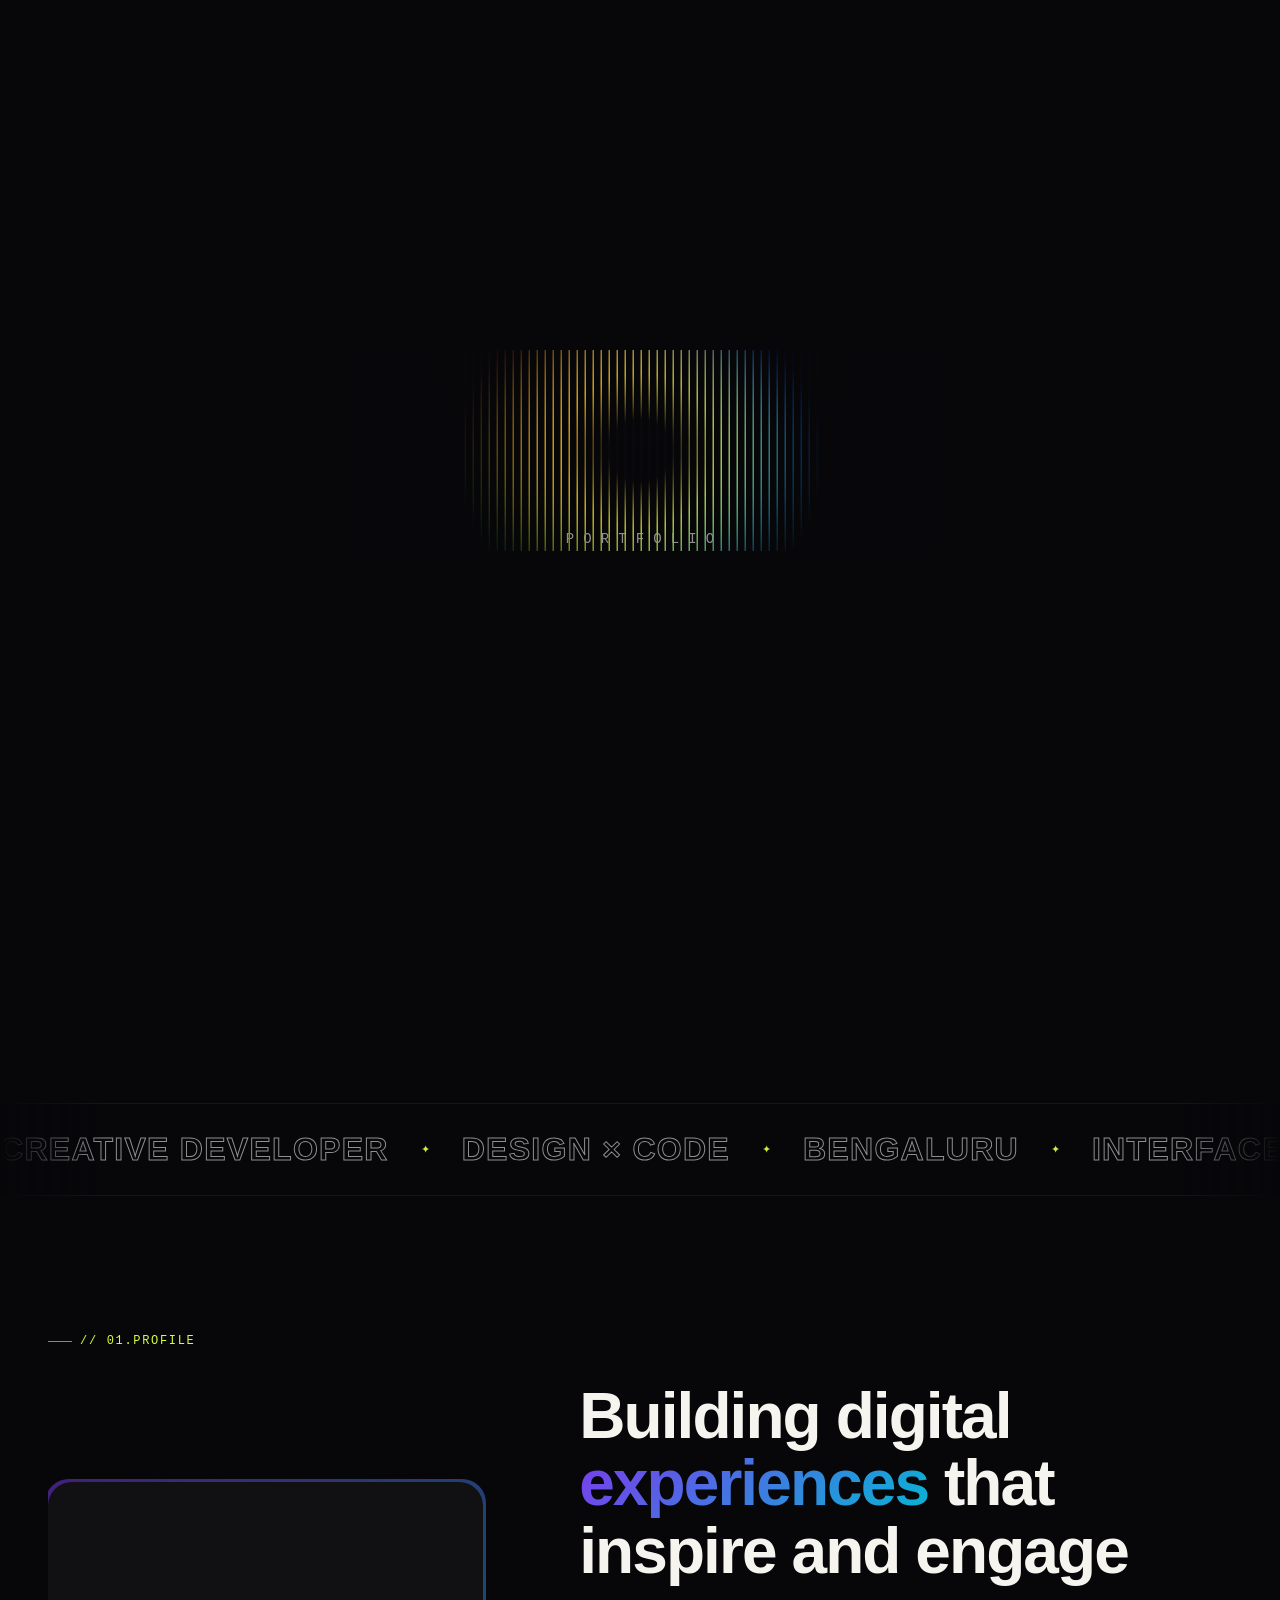
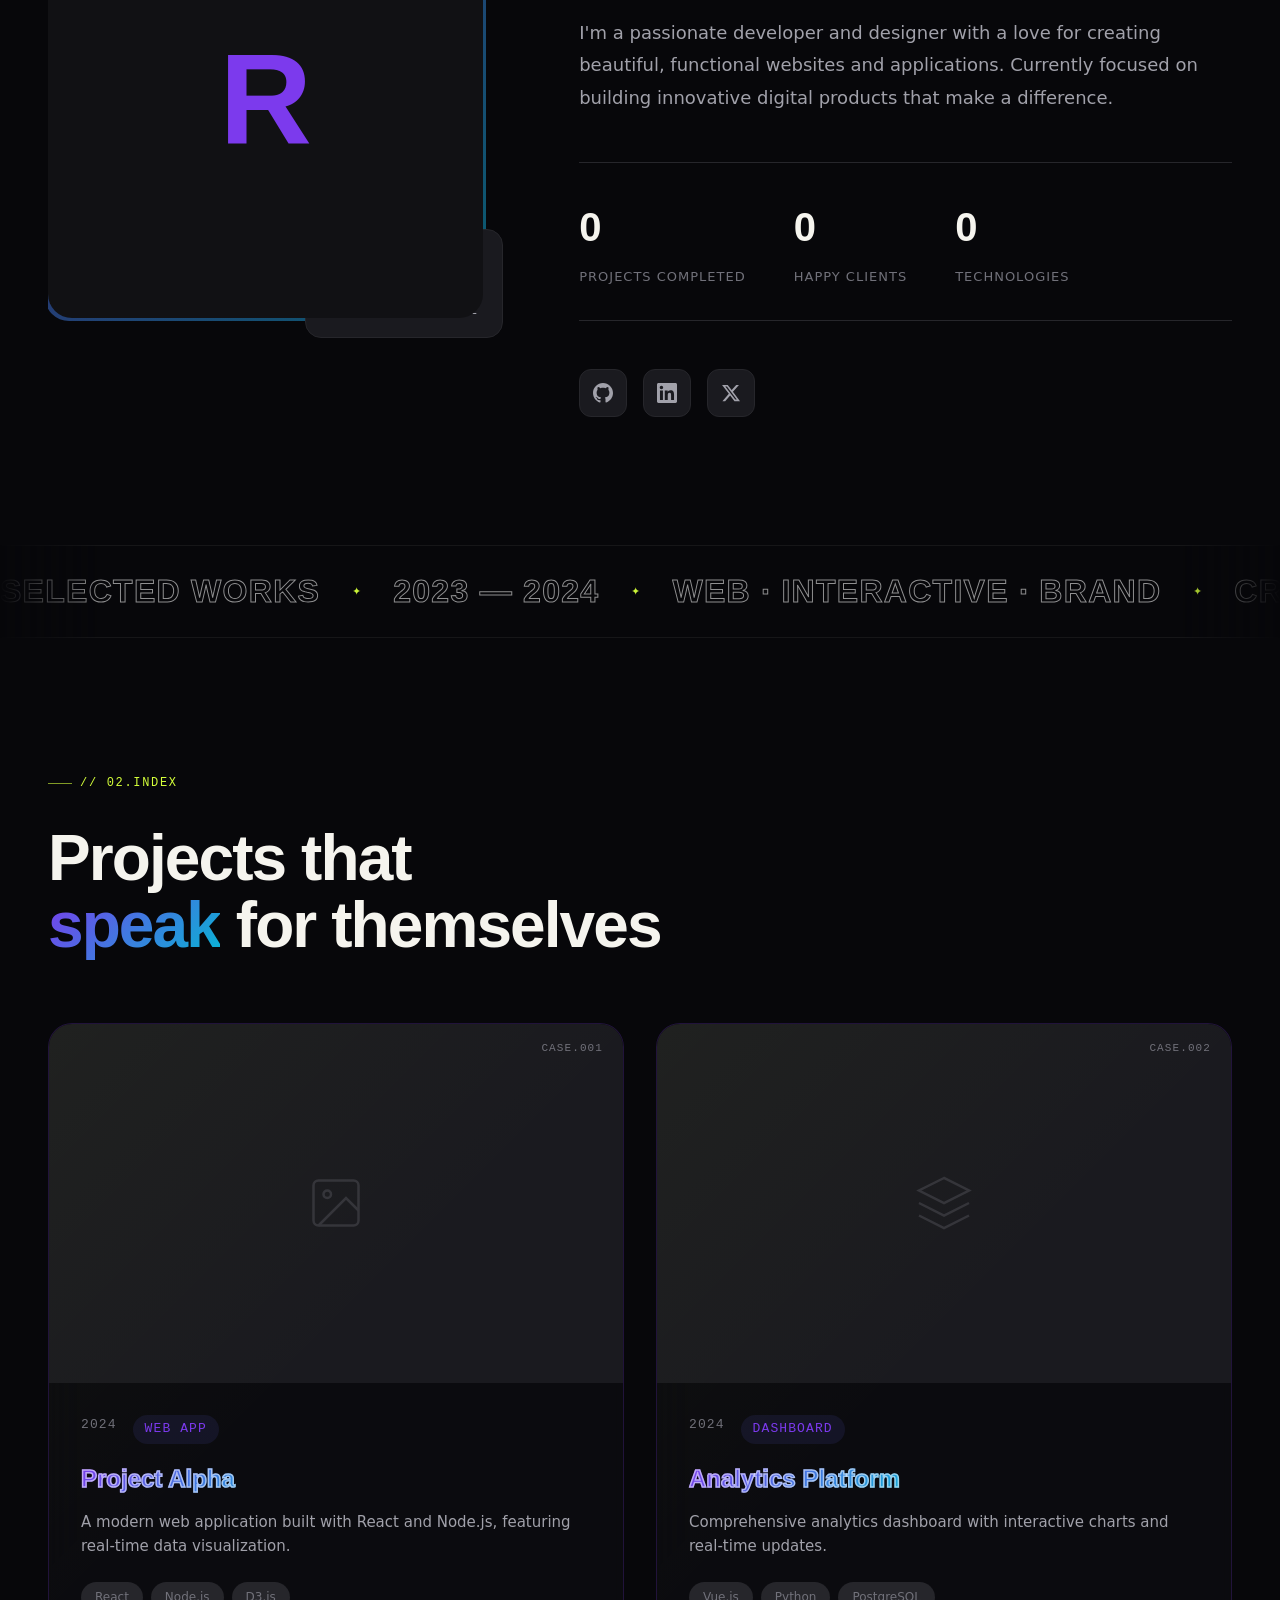
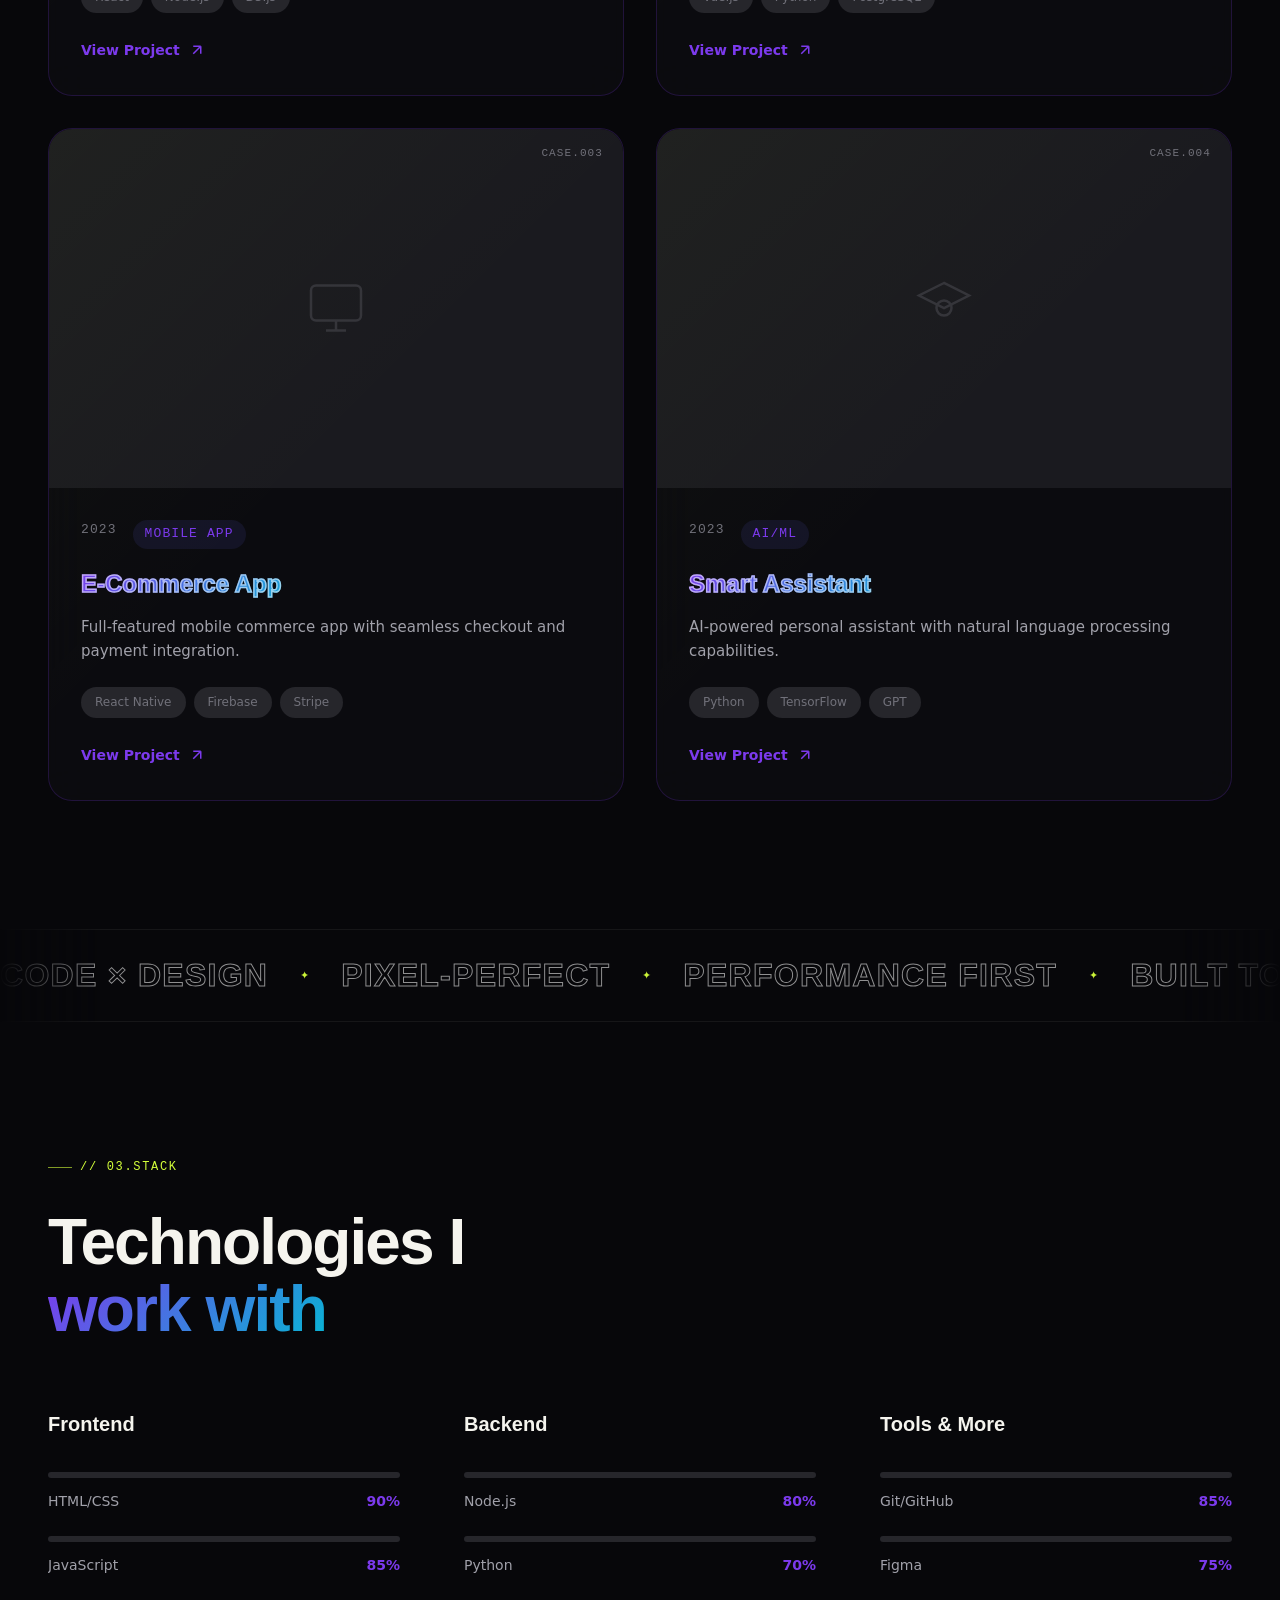
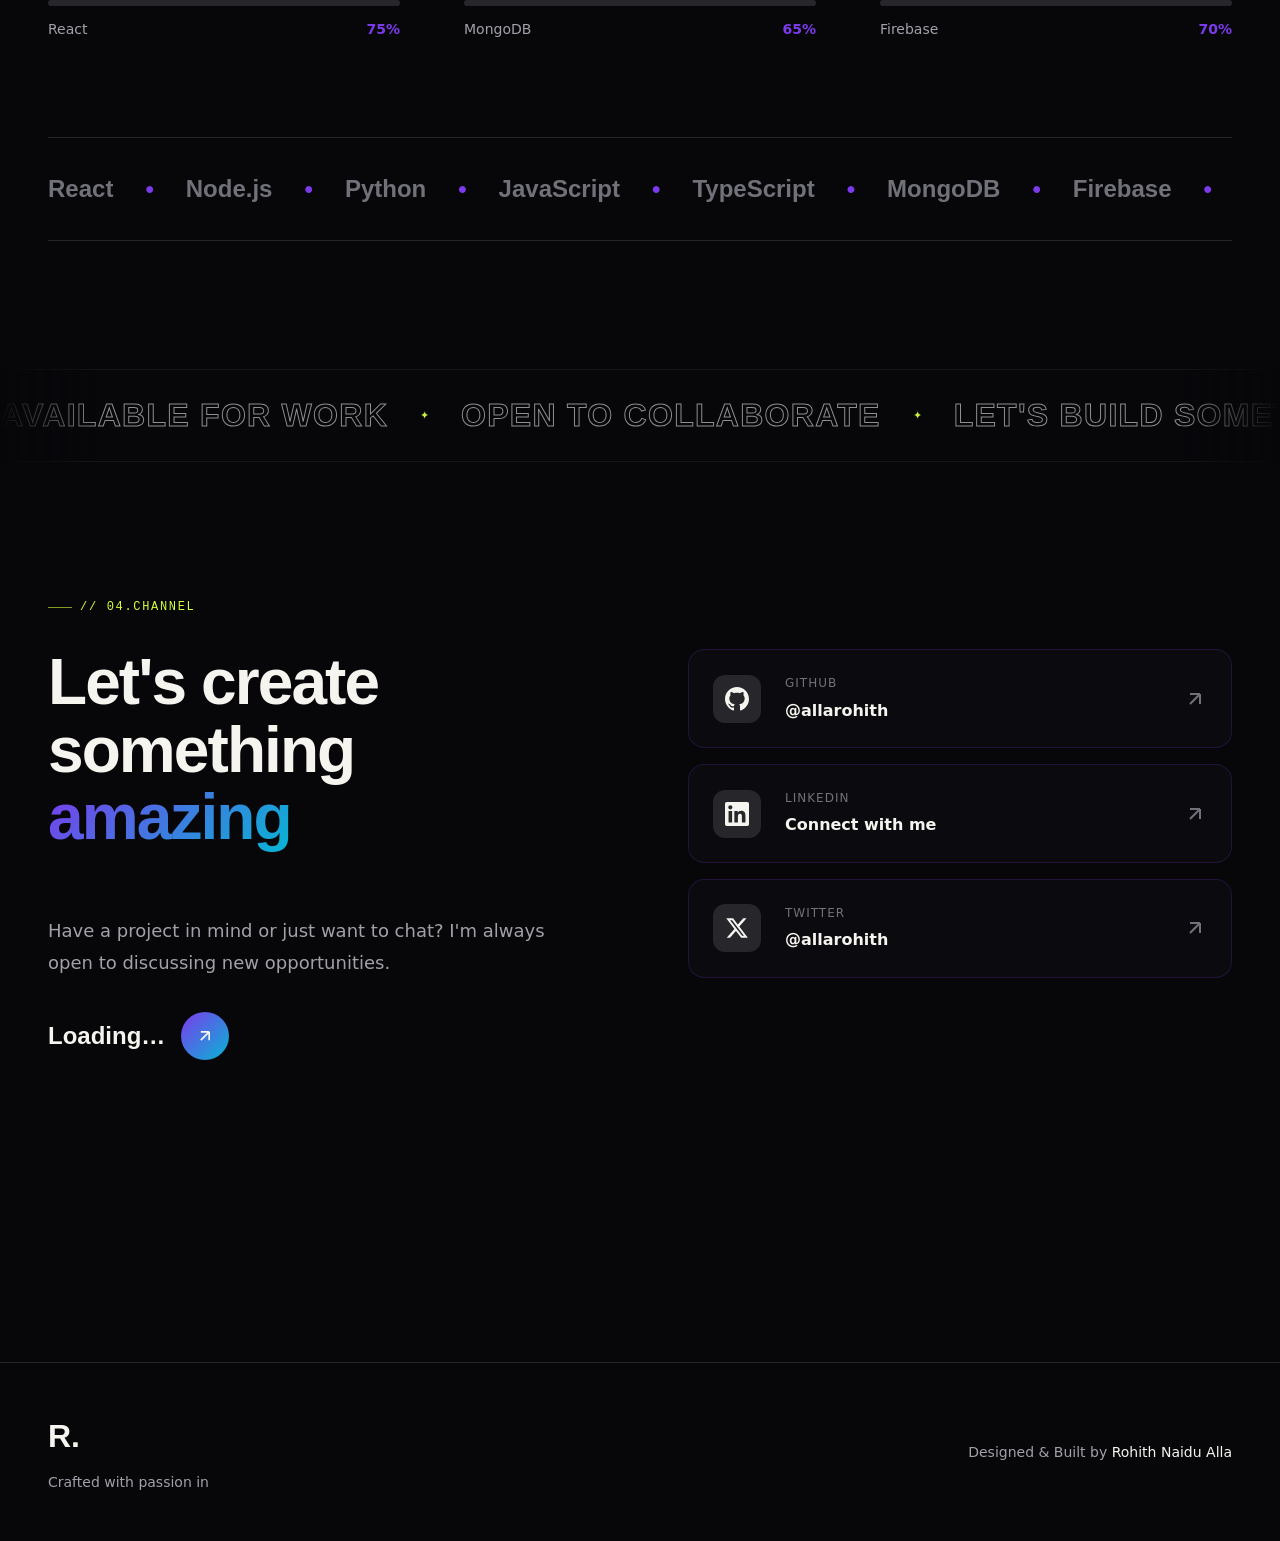
==== index.html @ ae74aa96 "Hero: violet→cyan dome + Mr Dafoe signature overlay Inspired by the Graffty / Jessy Linda reference " ====
<!DOCTYPE html>
<html lang="en">
<head>
    <meta charset="UTF-8">
    <!-- viewport-fit=cover lets env(safe-area-inset-*) report the actual notch
         and home-indicator sizes on iOS Safari. Without it, insets evaluate
         to 0 and content tucks under the notch / home bar. -->
    <meta name="viewport" content="width=device-width, initial-scale=1.0, viewport-fit=cover, maximum-scale=5.0">
    <meta name="description" content="Rohith Naidu Alla — Creative Developer & Designer crafting digital experiences with modern web technologies, stunning visuals, and smooth interactions.">
    <meta name="author" content="Rohith Naidu Alla">
    <!-- theme-color must match body bg, otherwise Safari paints white/black
         bars during overscroll on iPhone. -->
    <meta name="theme-color" content="#0a0a0b" media="(prefers-color-scheme: dark)">
    <meta name="theme-color" content="#0a0a0b">
    <!-- Disable iOS tap highlight, automatic phone-number detection, etc. -->
    <meta name="format-detection" content="telephone=no">
    <!-- iOS web-app config: status bar style + title for "Add to Home Screen". -->
    <meta name="apple-mobile-web-app-capable" content="yes">
    <meta name="apple-mobile-web-app-status-bar-style" content="black-translucent">
    <meta name="apple-mobile-web-app-title" content="Rohith Alla">

    <!-- ============================================
         SECURITY HEADERS — protect against XSS, clickjacking,
         MIME-sniffing, and unwanted browser features.
         CSP is set to allow only this origin, Google Fonts,
         cdnjs (for GSAP), and the mailto: handler.
         ============================================ -->
    <meta http-equiv="Content-Security-Policy" content="
        default-src 'self';
        script-src 'self' 'unsafe-inline' https://cdnjs.cloudflare.com;
        style-src 'self' 'unsafe-inline' https://fonts.googleapis.com;
        font-src 'self' https://fonts.gstatic.com;
        img-src 'self' data: blob:;
        connect-src 'self';
        frame-src 'none';
        object-src 'none';
        base-uri 'self';
        form-action 'mailto:';
        upgrade-insecure-requests;">
    <meta http-equiv="X-Content-Type-Options" content="nosniff">
    <meta http-equiv="Referrer-Policy" content="strict-origin-when-cross-origin">
    <meta http-equiv="Permissions-Policy" content="
        geolocation=(),
        microphone=(),
        camera=(),
        payment=(),
        usb=(),
        magnetometer=(),
        gyroscope=(),
        accelerometer=()">

    <!-- Open Graph -->
    <meta property="og:type" content="website">
    <meta property="og:title" content="Rohith Naidu Alla | Creative Developer">
    <meta property="og:description" content="Creative Developer & Designer crafting digital experiences with modern web technologies.">
    <meta property="og:url" content="https://allarohith.github.io/">
    <meta property="og:image" content="https://allarohith.github.io/og-image.png">

    <!-- Twitter Card -->
    <meta name="twitter:card" content="summary_large_image">
    <meta name="twitter:title" content="Rohith Naidu Alla | Creative Developer">
    <meta name="twitter:description" content="Creative Developer & Designer crafting digital experiences with modern web technologies.">
    <meta name="twitter:image" content="https://allarohith.github.io/og-image.png">

    <!-- Animated Favicon (SMIL animations work in browser tab) -->
    <link rel="icon" type="image/svg+xml" href="favicon.svg">

    <title>Rohith Naidu Alla | Creative Developer</title>

    <link rel="preconnect" href="https://fonts.googleapis.com">
    <link rel="preconnect" href="https://fonts.gstatic.com" crossorigin>
    <link rel="stylesheet" href="styles.css">
    <link href="https://fonts.googleapis.com/css2?family=Space+Grotesk:wght@300;400;500;600;700&family=Syne:wght@400;500;600;700;800&family=JetBrains+Mono:wght@400;500;700&display=swap" rel="stylesheet">
    <!-- Preload the heaviest display weights so Safari doesn't flash the system
         font before Syne arrives. Crossorigin is mandatory for font files. -->
    <link rel="preload" as="font" type="font/woff2"
          href="https://fonts.gstatic.com/s/syne/v24/8vIH7w4qzmVxm2BL9G78HEY.woff2"
          crossorigin>
    <link rel="preload" as="font" type="font/woff2"
          href="https://fonts.gstatic.com/s/spacegrotesk/v22/V8mDoQDjQSkFtoMM3T6r8E7mPbF4C_k3HqU.woff2"
          crossorigin>
    <!-- Mr Dafoe — handwritten signature font. Only one weight (regular). -->
    <link href="https://fonts.googleapis.com/css2?family=Mr+Dafoe&display=swap" rel="stylesheet">
</head>
<body>
    <!-- Skip link for keyboard users -->
    <a href="#home" class="skip-link">Skip to content</a>

    <!-- Page Loader (Generate-style prism by dexter-st on Uiverse.io) -->
    <div class="page-loader" id="pageLoader" aria-hidden="true">
        <div class="loader-content">
            <div class="loader-wrapper">
                <span class="loader-letter">R</span>
                <span class="loader-letter">o</span>
                <span class="loader-letter">h</span>
                <span class="loader-letter">i</span>
                <span class="loader-letter">t</span>
                <span class="loader-letter">h</span>
                &nbsp;
                <span class="loader-letter">N</span>
                <span class="loader-letter">a</span>
                <span class="loader-letter">i</span>
                <span class="loader-letter">d</span>
                <span class="loader-letter">u</span>
                &nbsp;
                <span class="loader-letter">A</span>
                <span class="loader-letter">l</span>
                <span class="loader-letter">l</span>
                <span class="loader-letter">a</span>
                <div class="loader"></div>
            </div>
            <p class="loader-tag">Portfolio</p>
        </div>
    </div>

    <!-- Custom Cursor -->
    <div class="cursor" id="cursor"></div>
    <div class="cursor-follower" id="cursorFollower"></div>

    <!-- Spotlight overlay — soft dark vignette that follows the cursor (Bruno Simon signature effect) -->
    <div class="spotlight" aria-hidden="true"></div>

    <!-- Field Lines removed — keep Particles only -->

    <!-- Particle Background (safely throttled in app.js) -->
    <canvas id="particles" aria-hidden="true"></canvas>

    <!-- Scroll Companion — vertical progress rail -->
    <aside class="scroll-rail" aria-label="Scroll progress">
        <div class="scroll-rail-track">
            <div class="scroll-rail-fill" id="scrollRailFill"></div>
        </div>
        <ul class="scroll-rail-marks" id="scrollRailMarks">
            <li><a href="#home" data-section="Hero" aria-label="Hero"><span class="mark-dot"></span><span class="mark-label">Hero</span></a></li>
            <li><a href="#about" data-section="Profile" aria-label="Profile"><span class="mark-dot"></span><span class="mark-label">Profile</span></a></li>
            <li><a href="#work" data-section="Index" aria-label="Index"><span class="mark-dot"></span><span class="mark-label">Index</span></a></li>
            <li><a href="#skills" data-section="Stack" aria-label="Stack"><span class="mark-dot"></span><span class="mark-label">Stack</span></a></li>
            <li><a href="#contact" data-section="Channel" aria-label="Channel"><span class="mark-dot"></span><span class="mark-label">Channel</span></a></li>
        </ul>
    </aside>

    <!-- Status Bar -->
    <div class="status-bar" role="status" aria-live="polite">
        <span class="status-dot" aria-hidden="true"></span>
        <span class="status-item"><span class="status-label">STATUS</span><span class="status-value status-available">Open to work</span></span>
        <span class="status-sep" aria-hidden="true">/</span>
        <span class="status-item"><span class="status-label">LOC</span><span class="status-value">Remote · IST</span></span>
        <span class="status-sep" aria-hidden="true">/</span>
        <span class="status-item status-time"><span class="status-label">LOCAL</span><span class="status-value" id="localTime">--:--:--</span></span>
        <span class="status-spacer"></span>
    </div>

    <!-- Loader was removed — it caused page hangs -->

    <!-- Navigation -->
    <nav class="nav" id="nav">
        <a href="#home" class="nav-logo">
            <span class="logo-text">R</span>
            <span class="logo-dot"></span>
        </a>
        <div class="nav-menu" id="navMenu">
            <a href="#home" class="nav-link" data-text="Home">Home</a>
            <a href="#about" class="nav-link" data-text="About">About</a>
            <a href="#work" class="nav-link" data-text="Work">Work</a>
            <a href="#skills" class="nav-link" data-text="Skills">Skills</a>
            <a href="#contact" class="nav-link" data-text="Contact">Contact</a>
        </div>
        <button class="nav-toggle" id="navToggle" aria-label="Toggle navigation" aria-expanded="false">
            <span aria-hidden="true"></span>
            <span aria-hidden="true"></span>
        </button>
    </nav>

    <main id="main">

    <!-- Hero Section — centered profile cutout with name backdrop -->
    <section class="hero" id="home">
        <!-- Colored dome arch — sits BEHIND the portrait. Cutout photo on top
             uses mix-blend-mode: multiply so the dome bleeds through skin/
             shirt tones while dark hair stays dark. Decorative. -->
        <div class="hero-dome" aria-hidden="true"></div>

        <!-- Big stylish name — sits BEHIND the image, peeks around the cutout -->
        <h1 class="hero-name" aria-hidden="true">ROHITH NAIDU ALLA</h1>

        <div class="hero-image" data-parallax>
            <!-- Image itself (transparent-bg cutout: WebP → PNG fallback) -->
            <picture>
                <source srcset="assets/rohioth-sm.webp 400w, assets/rohioth.webp 600w"
                        sizes="(max-width: 860px) 260px, 540px"
                        type="image/webp" />
                <source srcset="assets/rohioth-sm.png 400w, assets/rohioth.png 600w"
                        sizes="(max-width: 860px) 260px, 540px"
                        type="image/png" />
                <img src="assets/rohioth.png"
                     alt="Rohith Naidu Alla"
                     width="600" height="903"
                     decoding="async"
                     fetchpriority="high"
                     class="hero-image-photo"
                     width="600" height="903"
                     loading="lazy" decoding="async" />
            </picture>

            <!-- Floating accent dots -->
            <span class="hero-image-dot hero-image-dot-1" aria-hidden="true"></span>
            <span class="hero-image-dot hero-image-dot-2" aria-hidden="true"></span>
            <span class="hero-image-dot hero-image-dot-3" aria-hidden="true"></span>
        </div>

        <!-- Handwritten signature overlay — sits ON TOP of the portrait.
             Uses Mr Dafoe (Google Font) with a slight rotation for that
             "signed across the artwork" feel. Decorative. -->
        <div class="hero-signature" aria-hidden="true">
            <span class="hero-signature-text">Rohith Naidu Alla</span>
        </div>
    </section>

    <!-- Marquee Divider: Hero → About -->
    <div class="section-divider-marquee" aria-hidden="true">
        <div class="section-divider-track">
            <span class="section-divider-item">Creative Developer</span>
            <span class="section-divider-sep">✦</span>
            <span class="section-divider-item">Design × Code</span>
            <span class="section-divider-sep">✦</span>
            <span class="section-divider-item">Bengaluru</span>
            <span class="section-divider-sep">✦</span>
            <span class="section-divider-item">Interfaces with Soul</span>
            <span class="section-divider-sep">✦</span>
            <!-- duplicate set for seamless loop -->
            <span class="section-divider-item">Creative Developer</span>
            <span class="section-divider-sep">✦</span>
            <span class="section-divider-item">Design × Code</span>
            <span class="section-divider-sep">✦</span>
            <span class="section-divider-item">Bengaluru</span>
            <span class="section-divider-sep">✦</span>
            <span class="section-divider-item">Interfaces with Soul</span>
            <span class="section-divider-sep">✦</span>
        </div>
    </div>

    <!-- About Section -->
    <section class="section about" id="about">
        <div class="container">
            <div class="section-label">// 01.Profile</div>
            <div class="about-grid">
                <div class="about-visual">
                    <div class="about-image">
                        <div class="image-frame">
                            <div class="image-inner">
                                <span>R</span>
                            </div>
                        </div>
                        <div class="floating-badge">
                            <span class="badge-number">1+</span>
                            <span class="badge-text">Year of Experience</span>
                        </div>
                    </div>
                </div>
                <div class="about-content">
                    <h2 class="section-title">
                        Building digital<br>
                        <span class="accent">experiences</span> that<br>
                        inspire and engage
                    </h2>
                    <p class="about-text">
                        I'm a passionate developer and designer with a love for creating beautiful,
                        functional websites and applications. Currently focused on building innovative
                        digital products that make a difference.
                    </p>
                    <div class="about-stats">
                        <div class="stat-item">
                            <span class="stat-value" data-count="10">0</span>
                            <span class="stat-label">Projects Completed</span>
                        </div>
                        <div class="stat-item">
                            <span class="stat-value" data-count="5">0</span>
                            <span class="stat-label">Happy Clients</span>
                        </div>
                        <div class="stat-item">
                            <span class="stat-value" data-count="8">0</span>
                            <span class="stat-label">Technologies</span>
                        </div>
                    </div>
                    <div class="about-social">
                        <a href="https://github.com/allarohith" target="_blank" rel="noopener noreferrer" class="social-link" aria-label="GitHub profile">
                            <svg viewBox="0 0 24 24" fill="currentColor">
                                <path d="M12 0c-6.626 0-12 5.373-12 12 0 5.302 3.438 9.8 8.207 11.387.599.111.793-.261.793-.577v-2.234c-3.338.726-4.033-1.416-4.033-1.416-.546-1.387-1.333-1.756-1.333-1.756-1.089-.745.083-.729.083-.729 1.205.084 1.839 1.237 1.839 1.237 1.07 1.834 2.807 1.304 3.492.997.107-.775.418-1.305.762-1.604-2.665-.305-5.467-1.334-5.467-5.931 0-1.311.469-2.381 1.236-3.221-.124-.303-.535-1.524.117-3.176 0 0 1.008-.322 3.301 1.23.957-.266 1.983-.399 3.003-.404 1.02.005 2.047.138 3.006.404 2.291-1.552 3.297-1.23 3.297-1.23.653 1.653.242 2.874.118 3.176.77.84 1.235 1.911 1.235 3.221 0 4.609-2.807 5.624-5.479 5.921.43.372.823 1.102.823 2.222v3.293c0 .319.192.694.801.576 4.765-1.589 8.199-6.086 8.199-11.386 0-6.627-5.373-12-12-12z"/>
                            </svg>
                        </a>
                        <a href="https://linkedin.com/in/allarohith" target="_blank" rel="noopener noreferrer" class="social-link" aria-label="LinkedIn profile">
                            <svg viewBox="0 0 24 24" fill="currentColor">
                                <path d="M20.447 20.452h-3.554v-5.569c0-1.328-.027-3.037-1.852-3.037-1.853 0-2.136 1.445-2.136 2.939v5.667H9.351V9h3.414v1.561h.046c.477-.9 1.637-1.85 3.37-1.85 3.601 0 4.267 2.37 4.267 5.455v6.286zM5.337 7.433c-1.144 0-2.063-.926-2.063-2.065 0-1.138.92-2.063 2.063-2.063 1.14 0 2.064.925 2.064 2.063 0 1.139-.925 2.065-2.064 2.065zm1.782 13.019H3.555V9h3.564v11.452zM22.225 0H1.771C.792 0 0 .774 0 1.729v20.542C0 23.227.792 24 1.771 24h20.451C23.2 24 24 23.227 24 22.271V1.729C24 .774 23.2 0 22.222 0h.003z"/>
                            </svg>
                        </a>
                        <a href="https://twitter.com/allarohith" target="_blank" rel="noopener noreferrer" class="social-link" aria-label="Twitter / X profile">
                            <svg viewBox="0 0 24 24" fill="currentColor">
                                <path d="M18.244 2.25h3.308l-7.227 8.26 8.502 11.24H16.17l-5.214-6.817L4.99 21.75H1.68l7.73-8.835L1.254 2.25H8.08l4.713 6.231zm-1.161 17.52h1.833L7.084 4.126H5.117z"/>
                            </svg>
                        </a>
                    </div>
                </div>
            </div>
        </div>
    </section>

    <!-- Marquee Divider: About → Work -->
    <div class="section-divider-marquee" aria-hidden="true">
        <div class="section-divider-track">
            <span class="section-divider-item">Selected Works</span>
            <span class="section-divider-sep">✦</span>
            <span class="section-divider-item">2023 — 2024</span>
            <span class="section-divider-sep">✦</span>
            <span class="section-divider-item">Web · Interactive · Brand</span>
            <span class="section-divider-sep">✦</span>
            <span class="section-divider-item">Crafted with Care</span>
            <span class="section-divider-sep">✦</span>
            <!-- duplicate set for seamless loop -->
            <span class="section-divider-item">Selected Works</span>
            <span class="section-divider-sep">✦</span>
            <span class="section-divider-item">2023 — 2024</span>
            <span class="section-divider-sep">✦</span>
            <span class="section-divider-item">Web · Interactive · Brand</span>
            <span class="section-divider-sep">✦</span>
            <span class="section-divider-item">Crafted with Care</span>
            <span class="section-divider-sep">✦</span>
        </div>
    </div>

    <!-- Work Section -->
    <section class="section work" id="work">
        <div class="container">
            <div class="section-label">// 02.Index</div>
            <h2 class="section-title">
                Projects that<br>
                <span class="accent">speak</span> for themselves
            </h2>
            <div class="work-grid">
                <article class="work-card" data-color="#7C3AED">
                    <span class="case-number">CASE.001</span>
                    <div class="work-image">
                        <div class="work-placeholder">
                            <svg viewBox="0 0 24 24" fill="none" stroke="currentColor" stroke-width="1">
                                <rect x="3" y="3" width="18" height="18" rx="2"/>
                                <circle cx="8.5" cy="8.5" r="1.5"/>
                                <path d="M21 15l-5-5L5 21"/>
                            </svg>
                        </div>
                    </div>
                    <div class="work-content">
                        <div class="work-meta">
                            <span class="work-year">2024</span>
                            <span class="work-category">Web App</span>
                        </div>
                        <h3 class="work-title fill-on-hover">Project Alpha</h3>
                        <p class="work-desc">A modern web application built with React and Node.js, featuring real-time data visualization.</p>
                        <div class="work-tags">
                            <span>React</span>
                            <span>Node.js</span>
                            <span>D3.js</span>
                        </div>
                        <a href="#work" class="work-link">
                            <span>View Project</span>
                            <svg viewBox="0 0 24 24" fill="none" stroke="currentColor" stroke-width="2">
                                <path d="M7 17L17 7M17 7H7M17 7V17"/>
                            </svg>
                        </a>
                    </div>
                    <div class="work-overlay"></div>
                </article>
                <article class="work-card" data-color="#06B6D4">
                    <span class="case-number">CASE.002</span>
                    <div class="work-image">
                        <div class="work-placeholder">
                            <svg viewBox="0 0 24 24" fill="none" stroke="currentColor" stroke-width="1">
                                <path d="M12 2L2 7l10 5 10-5-10-5z"/>
                                <path d="M2 17l10 5 10-5"/>
                                <path d="M2 12l10 5 10-5"/>
                            </svg>
                        </div>
                    </div>
                    <div class="work-content">
                        <div class="work-meta">
                            <span class="work-year">2024</span>
                            <span class="work-category">Dashboard</span>
                        </div>
                        <h3 class="work-title fill-on-hover">Analytics Platform</h3>
                        <p class="work-desc">Comprehensive analytics dashboard with interactive charts and real-time updates.</p>
                        <div class="work-tags">
                            <span>Vue.js</span>
                            <span>Python</span>
                            <span>PostgreSQL</span>
                        </div>
                        <a href="#work" class="work-link">
                            <span>View Project</span>
                            <svg viewBox="0 0 24 24" fill="none" stroke="currentColor" stroke-width="2">
                                <path d="M7 17L17 7M17 7H7M17 7V17"/>
                            </svg>
                        </a>
                    </div>
                    <div class="work-overlay"></div>
                </article>
                <article class="work-card" data-color="#D4FF3A">
                    <span class="case-number">CASE.003</span>
                    <div class="work-image">
                        <div class="work-placeholder">
                            <svg viewBox="0 0 24 24" fill="none" stroke="currentColor" stroke-width="1">
                                <rect x="2" y="3" width="20" height="14" rx="2"/>
                                <path d="M8 21h8M12 17v4"/>
                            </svg>
                        </div>
                    </div>
                    <div class="work-content">
                        <div class="work-meta">
                            <span class="work-year">2023</span>
                            <span class="work-category">Mobile App</span>
                        </div>
                        <h3 class="work-title fill-on-hover">E-Commerce App</h3>
                        <p class="work-desc">Full-featured mobile commerce app with seamless checkout and payment integration.</p>
                        <div class="work-tags">
                            <span>React Native</span>
                            <span>Firebase</span>
                            <span>Stripe</span>
                        </div>
                        <a href="#work" class="work-link">
                            <span>View Project</span>
                            <svg viewBox="0 0 24 24" fill="none" stroke="currentColor" stroke-width="2">
                                <path d="M7 17L17 7M17 7H7M17 7V17"/>
                            </svg>
                        </a>
                    </div>
                    <div class="work-overlay"></div>
                </article>
                <article class="work-card" data-color="#10B981">
                    <span class="case-number">CASE.004</span>
                    <div class="work-image">
                        <div class="work-placeholder">
                            <svg viewBox="0 0 24 24" fill="none" stroke="currentColor" stroke-width="1">
                                <path d="M12 2L2 7l10 5 10-5-10-5z"/>
                                <circle cx="12" cy="12" r="3"/>
                            </svg>
                        </div>
                    </div>
                    <div class="work-content">
                        <div class="work-meta">
                            <span class="work-year">2023</span>
                            <span class="work-category">AI/ML</span>
                        </div>
                        <h3 class="work-title fill-on-hover">Smart Assistant</h3>
                        <p class="work-desc">AI-powered personal assistant with natural language processing capabilities.</p>
                        <div class="work-tags">
                            <span>Python</span>
                            <span>TensorFlow</span>
                            <span>GPT</span>
                        </div>
                        <a href="#work" class="work-link">
                            <span>View Project</span>
                            <svg viewBox="0 0 24 24" fill="none" stroke="currentColor" stroke-width="2">
                                <path d="M7 17L17 7M17 7H7M17 7V17"/>
                            </svg>
                        </a>
                    </div>
                    <div class="work-overlay"></div>
                </article>
            </div>
        </div>
    </section>

    <!-- Marquee Divider: Work → Skills -->
    <div class="section-divider-marquee" aria-hidden="true">
        <div class="section-divider-track">
            <span class="section-divider-item">Code × Design</span>
            <span class="section-divider-sep">✦</span>
            <span class="section-divider-item">Pixel-Perfect</span>
            <span class="section-divider-sep">✦</span>
            <span class="section-divider-item">Performance First</span>
            <span class="section-divider-sep">✦</span>
            <span class="section-divider-item">Built to Ship</span>
            <span class="section-divider-sep">✦</span>
            <!-- duplicate set for seamless loop -->
            <span class="section-divider-item">Code × Design</span>
            <span class="section-divider-sep">✦</span>
            <span class="section-divider-item">Pixel-Perfect</span>
            <span class="section-divider-sep">✦</span>
            <span class="section-divider-item">Performance First</span>
            <span class="section-divider-sep">✦</span>
            <span class="section-divider-item">Built to Ship</span>
            <span class="section-divider-sep">✦</span>
        </div>
    </div>

    <!-- Skills Section -->
    <section class="section skills" id="skills">
        <div class="container">
            <div class="section-label">// 03.Stack</div>
            <h2 class="section-title">
                Technologies I<br>
                <span class="accent">work with</span>
            </h2>
            <div class="skills-grid">
                <div class="skill-category">
                    <h3 class="skill-title">Frontend</h3>
                    <div class="skill-list">
                        <div class="skill-item">
                            <div class="skill-bar">
                                <div class="skill-progress" data-width="90"></div>
                            </div>
                            <span class="skill-name">HTML/CSS</span>
                            <span class="skill-percent">90%</span>
                        </div>
                        <div class="skill-item">
                            <div class="skill-bar">
                                <div class="skill-progress" data-width="85"></div>
                            </div>
                            <span class="skill-name">JavaScript</span>
                            <span class="skill-percent">85%</span>
                        </div>
                        <div class="skill-item">
                            <div class="skill-bar">
                                <div class="skill-progress" data-width="75"></div>
                            </div>
                            <span class="skill-name">React</span>
                            <span class="skill-percent">75%</span>
                        </div>
                    </div>
                </div>
                <div class="skill-category">
                    <h3 class="skill-title">Backend</h3>
                    <div class="skill-list">
                        <div class="skill-item">
                            <div class="skill-bar">
                                <div class="skill-progress" data-width="80"></div>
                            </div>
                            <span class="skill-name">Node.js</span>
                            <span class="skill-percent">80%</span>
                        </div>
                        <div class="skill-item">
                            <div class="skill-bar">
                                <div class="skill-progress" data-width="70"></div>
                            </div>
                            <span class="skill-name">Python</span>
                            <span class="skill-percent">70%</span>
                        </div>
                        <div class="skill-item">
                            <div class="skill-bar">
                                <div class="skill-progress" data-width="65"></div>
                            </div>
                            <span class="skill-name">MongoDB</span>
                            <span class="skill-percent">65%</span>
                        </div>
                    </div>
                </div>
                <div class="skill-category">
                    <h3 class="skill-title">Tools & More</h3>
                    <div class="skill-list">
                        <div class="skill-item">
                            <div class="skill-bar">
                                <div class="skill-progress" data-width="85"></div>
                            </div>
                            <span class="skill-name">Git/GitHub</span>
                            <span class="skill-percent">85%</span>
                        </div>
                        <div class="skill-item">
                            <div class="skill-bar">
                                <div class="skill-progress" data-width="75"></div>
                            </div>
                            <span class="skill-name">Figma</span>
                            <span class="skill-percent">75%</span>
                        </div>
                        <div class="skill-item">
                            <div class="skill-bar">
                                <div class="skill-progress" data-width="70"></div>
                            </div>
                            <span class="skill-name">Firebase</span>
                            <span class="skill-percent">70%</span>
                        </div>
                    </div>
                </div>
            </div>
            <div class="skills-marquee">
                <div class="marquee-content">
                    <span>React</span>
                    <span class="dot">•</span>
                    <span>Node.js</span>
                    <span class="dot">•</span>
                    <span>Python</span>
                    <span class="dot">•</span>
                    <span>JavaScript</span>
                    <span class="dot">•</span>
                    <span>TypeScript</span>
                    <span class="dot">•</span>
                    <span>MongoDB</span>
                    <span class="dot">•</span>
                    <span>Firebase</span>
                    <span class="dot">•</span>
                    <span>Git</span>
                    <span class="dot">•</span>
                    <span>Figma</span>
                    <span class="dot">•</span>
                    <span>React</span>
                    <span class="dot">•</span>
                    <span>Node.js</span>
                    <span class="dot">•</span>
                    <span>Python</span>
                    <span class="dot">•</span>
                    <span>JavaScript</span>
                    <span class="dot">•</span>
                    <span>TypeScript</span>
                    <span class="dot">•</span>
                    <span>MongoDB</span>
                    <span class="dot">•</span>
                    <span>Firebase</span>
                    <span class="dot">•</span>
                    <span>Git</span>
                    <span class="dot">•</span>
                    <span>Figma</span>
                    <span class="dot">•</span>
                </div>
            </div>
        </div>
    </section>

    <!-- Marquee Divider: Skills → Contact -->
    <div class="section-divider-marquee" aria-hidden="true">
        <div class="section-divider-track">
            <span class="section-divider-item">Available for Work</span>
            <span class="section-divider-sep">✦</span>
            <span class="section-divider-item">Open to Collaborate</span>
            <span class="section-divider-sep">✦</span>
            <span class="section-divider-item">Let's Build Something</span>
            <span class="section-divider-sep">✦</span>
            <span class="section-divider-item">Say Hello</span>
            <span class="section-divider-sep">✦</span>
            <!-- duplicate set for seamless loop -->
            <span class="section-divider-item">Available for Work</span>
            <span class="section-divider-sep">✦</span>
            <span class="section-divider-item">Open to Collaborate</span>
            <span class="section-divider-sep">✦</span>
            <span class="section-divider-item">Let's Build Something</span>
            <span class="section-divider-sep">✦</span>
            <span class="section-divider-item">Say Hello</span>
            <span class="section-divider-sep">✦</span>
        </div>
    </div>

    <!-- Contact Section -->
    <section class="section contact" id="contact">
        <div class="container">
            <div class="section-label">// 04.Channel</div>
            <div class="contact-grid">
                <div class="contact-content">
                    <h2 class="section-title">
                        Let's create<br>
                        something<br>
                        <span class="accent">amazing</span>
                    </h2>
                    <p class="contact-text">
                        Have a project in mind or just want to chat?
                        I'm always open to discussing new opportunities.
                    </p>
                    <!-- Email obfuscated — stored as char codes in data attributes.
                         JS decodes and sets the real mailto: link on page load.
                         Defeats scrapers that look for "user@domain" patterns in HTML. -->
                    <a href="#"
                       class="contact-email"
                       data-uc="97,108,108,97,114,111,104,105,116,104,110,97,105,100,117"
                       data-dc="103,109,97,105,108,46,99,111,109">
                        <span class="email-text">Loading…</span>
                        <span class="email-icon">
                            <svg viewBox="0 0 24 24" fill="none" stroke="currentColor" stroke-width="2">
                                <path d="M7 17L17 7M17 7H7M17 7V17"/>
                            </svg>
                        </span>
                    </a>
                </div>
                <div class="contact-links">
                    <a href="https://github.com/allarohith" target="_blank" rel="noopener noreferrer" class="contact-card">
                        <div class="card-icon">
                            <svg viewBox="0 0 24 24" fill="currentColor">
                                <path d="M12 0c-6.626 0-12 5.373-12 12 0 5.302 3.438 9.8 8.207 11.387.599.111.793-.261.793-.577v-2.234c-3.338.726-4.033-1.416-4.033-1.416-.546-1.387-1.333-1.756-1.333-1.756-1.089-.745.083-.729.083-.729 1.205.084 1.839 1.237 1.839 1.237 1.07 1.834 2.807 1.304 3.492.997.107-.775.418-1.305.762-1.604-2.665-.305-5.467-1.334-5.467-5.931 0-1.311.469-2.381 1.236-3.221-.124-.303-.535-1.524.117-3.176 0 0 1.008-.322 3.301 1.23.957-.266 1.983-.399 3.003-.404 1.02.005 2.047.138 3.006.404 2.291-1.552 3.297-1.23 3.297-1.23.653 1.653.242 2.874.118 3.176.77.84 1.235 1.911 1.235 3.221 0 4.609-2.807 5.624-5.479 5.921.43.372.823 1.102.823 2.222v3.293c0 .319.192.694.801.576 4.765-1.589 8.199-6.086 8.199-11.386 0-6.627-5.373-12-12-12z"/>
                            </svg>
                        </div>
                        <div class="card-content">
                            <span class="card-label">GitHub</span>
                            <span class="card-value">@allarohith</span>
                        </div>
                        <div class="card-arrow">
                            <svg viewBox="0 0 24 24" fill="none" stroke="currentColor" stroke-width="2">
                                <path d="M7 17L17 7M17 7H7M17 7V17"/>
                            </svg>
                        </div>
                    </a>
                    <a href="https://linkedin.com/in/allarohith" target="_blank" rel="noopener noreferrer" class="contact-card">
                        <div class="card-icon">
                            <svg viewBox="0 0 24 24" fill="currentColor">
                                <path d="M20.447 20.452h-3.554v-5.569c0-1.328-.027-3.037-1.852-3.037-1.853 0-2.136 1.445-2.136 2.939v5.667H9.351V9h3.414v1.561h.046c.477-.9 1.637-1.85 3.37-1.85 3.601 0 4.267 2.37 4.267 5.455v6.286zM5.337 7.433c-1.144 0-2.063-.926-2.063-2.065 0-1.138.92-2.063 2.063-2.063 1.14 0 2.064.925 2.064 2.063 0 1.139-.925 2.065-2.064 2.065zm1.782 13.019H3.555V9h3.564v11.452zM22.225 0H1.771C.792 0 0 .774 0 1.729v20.542C0 23.227.792 24 1.771 24h20.451C23.2 24 24 23.227 24 22.271V1.729C24 .774 23.2 0 22.222 0h.003z"/>
                            </svg>
                        </div>
                        <div class="card-content">
                            <span class="card-label">LinkedIn</span>
                            <span class="card-value">Connect with me</span>
                        </div>
                        <div class="card-arrow">
                            <svg viewBox="0 0 24 24" fill="none" stroke="currentColor" stroke-width="2">
                                <path d="M7 17L17 7M17 7H7M17 7V17"/>
                            </svg>
                        </div>
                    </a>
                    <a href="https://twitter.com/allarohith" target="_blank" rel="noopener noreferrer" class="contact-card">
                        <div class="card-icon">
                            <svg viewBox="0 0 24 24" fill="currentColor">
                                <path d="M18.244 2.25h3.308l-7.227 8.26 8.502 11.24H16.17l-5.214-6.817L4.99 21.75H1.68l7.73-8.835L1.254 2.25H8.08l4.713 6.231zm-1.161 17.52h1.833L7.084 4.126H5.117z"/>
                            </svg>
                        </div>
                        <div class="card-content">
                            <span class="card-label">Twitter</span>
                            <span class="card-value">@allarohith</span>
                        </div>
                        <div class="card-arrow">
                            <svg viewBox="0 0 24 24" fill="none" stroke="currentColor" stroke-width="2">
                                <path d="M7 17L17 7M17 7H7M17 7V17"/>
                            </svg>
                        </div>
                    </a>
                </div>
            </div>
        </div>
    </section>

    <!-- Footer -->
    <footer class="footer">
        <div class="container">
            <div class="footer-content">
                <div class="footer-left">
                    <span class="footer-logo">R<span class="accent">.</span></span>
                    <p class="footer-text">Crafted with passion in <span id="currentYear"></span></p>
                </div>
                <div class="footer-right">
                    <p class="footer-credit">Designed & Built by <span>Rohith Naidu Alla</span></p>
                </div>
            </div>
        </div>
    </footer>

    <!-- Scroll-to-top button (appears after scrolling past hero) -->
    <button class="scroll-top" id="scrollTop" type="button" aria-label="Scroll to top">
        <svg viewBox="0 0 24 24" fill="none" stroke="currentColor" stroke-width="2">
            <path d="M12 19V5M5 12l7-7 7 7"/>
        </svg>
    </button>
    </main>

    <!-- Scripts -->
    <!-- GSAP + ScrollTrigger — SRI hashes verify CDN content hasn't been tampered with.
         If the file content changes on cdnjs, the browser refuses to execute it. -->
    <script src="https://cdnjs.cloudflare.com/ajax/libs/gsap/3.12.2/gsap.min.js"
            integrity="sha384-d+vyQ0dYcymoP8ndq2hW7FGC50nqGdXUEgoOUGxbbkAJwZqL7h+jKN0GGgn9hFDS"
            crossorigin="anonymous"
            referrerpolicy="no-referrer"></script>
    <script src="https://cdnjs.cloudflare.com/ajax/libs/gsap/3.12.2/ScrollTrigger.min.js"
            integrity="sha384-poC0r6usQOX2Ayt/VGA+t81H6V3iN9L+Irz9iO8o+s0X20tLpzc9DOOtnKxhaQSE"
            crossorigin="anonymous"
            referrerpolicy="no-referrer"></script>
    <script src="app.js"></script>
</body>
</html>
---- styles.css ----
/* ========================================
   ROHITH PORTFOLIO - ADVANCED STYLES
   Creative • Modern • Interactive
======================================== */

:root {
    /* Color tokens */
    --ink: #07070A;
    --surface: #111114;
    --surface-2: #1A1A1F;
    --border: #26262B;
    --bone: #F5F4EE;
    --text: #F5F4EE;
    --text-muted: #A1A1AA;
    --text-dim: #71717A;

    --violet: #7C3AED;
    --violet-light: #A78BFA;
    --cyan: #06B6D4;
    --cyan-light: #67E8F9;
    --lime: #D4FF3A;
    --lime-dim: #84CC16;

    /* Semantic (kept for compatibility with existing rules) */
    --primary: var(--violet);
    --primary-light: var(--violet-light);
    --secondary: var(--cyan);
    --accent: var(--lime);
    --accent-light: var(--lime-dim);
    --dark: var(--ink);
    --dark-2: var(--surface);
    --dark-3: var(--surface-2);
    --dark-4: var(--border);
    --text-light: var(--text-dim);

    --gradient: linear-gradient(135deg, var(--violet) 0%, var(--cyan) 100%);
    --gradient-accent: linear-gradient(135deg, var(--lime) 0%, var(--cyan) 100%);
    --gradient-text: linear-gradient(135deg, var(--bone) 0%, var(--cyan) 50%, var(--violet) 100%);

    /* Type
       Order matters: custom first, then -apple-system (Safari specific
       fallback), then standard system fonts. This guarantees sensible
       rendering during the FOIT (flash-of-invisible-text) window on iOS. */
    --font-display: 'Syne', -apple-system, BlinkMacSystemFont, sans-serif;
    --font-body: 'Space Grotesk', -apple-system, BlinkMacSystemFont, system-ui, sans-serif;
    --font-mono: 'JetBrains Mono', ui-monospace, 'SF Mono', Menlo, monospace;
    --font-script: 'museo-script', 'gog2lyt', cursive;

    /* Motion */
    --ease-out-expo: cubic-bezier(0.16, 1, 0.3, 1);
    --ease-in-out: cubic-bezier(0.65, 0, 0.35, 1);
}

*, *::before, *::after {
    margin: 0;
    padding: 0;
    box-sizing: border-box;
}

/* Safari iOS ships default button styling (gradient, border, padding) that
   leaks through even with class-based styling. Reset it everywhere. */
button,
button[type="button"],
button[type="submit"],
button[type="reset"] {
    -webkit-appearance: none;
    appearance: none;
    /* Safari draws a 2px inset border on form elements by default. */
    border: 0;
    background: transparent;
    padding: 0;
    font: inherit;
    color: inherit;
    cursor: pointer;
}

/* Safari iOS doesn't honor :focus-ring removal on form elements
   automatically — this ensures keyboard/outline styling is consistent. */
button:focus { outline: none; }
button:focus-visible {
    outline: 2px solid var(--lime, #d4ff3a);
    outline-offset: 2px;
}

html {
    scroll-behavior: smooth;
    /* Belt-and-braces: kill horizontal scroll on the root too.
       Some browsers ignore overflow-x:hidden on body and scroll the html element. */
    overflow-x: hidden;
    /* iOS Safari font rendering — antialiased makes the heavy display fonts
       (Syne) read crisper. -moz is required for older Firefox. */
    -webkit-font-smoothing: antialiased;
    -moz-osx-font-smoothing: grayscale;
    /* Disable iOS Safari "smart" hyphenation / kerning choices that fight the
       custom letter-spacing on .hero-name. */
    text-rendering: optimizeLegibility;
    /* Prevent overscroll "white flash" on iOS Safari when at top/bottom. */
    overscroll-behavior: none;
}

body {
    font-family: var(--font-body);
    background: var(--dark);
    color: var(--text);
    line-height: 1.6;
    overflow-x: hidden;
    /* Prevent iOS Safari from auto-bumping font sizes on rotate / form-focus.
       Without this the hero type can scale up to 200% on first load. */
    -webkit-text-size-adjust: 100%;
    text-size-adjust: 100%;
    max-width: 100vw;
    /* iOS Safari momentum-scroll for any overflowed child containers. */
    -webkit-overflow-scrolling: touch;
    /* Kill the gray tap-highlight box that Safari draws on every interactive
       element. */
    -webkit-tap-highlight-color: transparent;
}

/* Hide custom cursor and restore native cursor on touch / coarse-pointer devices */
@media (hover: none) {
    body { cursor: auto; }
    .cursor, .cursor-follower { display: none !important; }
}

/* Hide native cursor only when a fine pointer (mouse) is available */
@media (hover: hover) and (pointer: fine) {
    body { cursor: none; }
}


::selection {
    background: var(--primary);
    color: var(--text);
}

/* ========================================
   PAGE LOADER — Generate prism
   (From Uiverse.io by dexter-st — preserved verbatim)
   ======================================== */
.page-loader {
    position: fixed;
    inset: 0;
    z-index: 999999;
    background: var(--dark, #0a0a0b);
    /* CSS Grid + place-items: center is the most reliable full-viewport centering.
       min-height: 100dvh uses the DYNAMIC viewport height so iOS Safari's
       collapsing URL bar doesn't break centering. 100vh is the fallback. */
    display: grid;
    place-items: center;
    min-height: -webkit-fill-available;
    min-height: 100dvh;
    min-height: 100vh;
    transition: opacity 0.5s ease, visibility 0.5s ease;
}

.page-loader.hidden {
    opacity: 0;
    visibility: hidden;
    pointer-events: none;
}

.loader-content {
    /* No positioning, no transforms for centering — grid parent handles it.
       Animation only changes scale/opacity (visual, doesn't affect centering). */
    text-align: center;
    animation: loaderEnter 1.4s cubic-bezier(0.16, 1, 0.3, 1) both;
}

@keyframes loaderEnter {
    0%   { transform: scale(0.1); opacity: 0; }
    50%  { opacity: 0.5; }
    100% { transform: scale(1);   opacity: 1; }
}

/* Exit zoom — bigger blow-out, full-screen sweep */
.page-loader.leaving .loader-content {
    animation: loaderExit 1s cubic-bezier(0.7, 0, 0.84, 0) forwards;
}

@keyframes loaderExit {
    0%   { transform: scale(1);   opacity: 1; filter: blur(0); }
    100% { transform: scale(2.5); opacity: 0; filter: blur(14px); }
}

/* "Portfolio" tag — drops in just under the word */
.loader-tag {
    font-family: 'JetBrains Mono', 'IBM Plex Mono', monospace;
    font-size: 0.875rem;
    color: rgba(255, 255, 255, 0.55);
    margin: 2.75rem 0 0;
    text-transform: uppercase;
    letter-spacing: 0.65em;
    /* Optical alignment for wide letter-spacing */
    padding-left: 0.65em;
    opacity: 0;
    animation: loaderTagFade 0.7s cubic-bezier(0.16, 1, 0.3, 1) 0.25s forwards;
}

@keyframes loaderTagFade {
    from { opacity: 0; transform: translateY(-6px); }
    to   { opacity: 1; transform: translateY(0); }
}

/* Wrapper — clean centering with no scale transform interference. */
.loader-wrapper {
    position: relative;
    display: flex;
    align-items: center;
    justify-content: center;
    height: auto;                  /* let font-size dictate visual size */
    width: auto;
    max-width: 92vw;
    margin: 0;
    padding: 1rem 0;               /* give the prism some breathing room */

    font-family: var(--font-display);   /* Syne — matches the rest of the site */
    font-size: 4em;               /* bumped from 3.2em — bigger, more dramatic */
    font-weight: 800;
    user-select: none;
    color: #fff;
    letter-spacing: 0.05em;
    /* Permanent soft glow on the word — even at rest, letters are illuminated */
    text-shadow:
        0 0 12px rgba(255, 255, 255, 0.20),
        0 0 30px rgba(124, 58, 237, 0.18),
        0 0 60px rgba(6, 182, 212, 0.10);
}

.loader {
    position: absolute;
    top: 0;
    left: 0;
    height: 100%;
    width: 100%;
    z-index: 1;

    background-color: transparent;
    mask: repeating-linear-gradient(
        90deg,
        transparent 0,
        transparent 6px,
        black 7px,
        black 8px
    );
}

.loader::after {
    content: "";
    position: absolute;
    top: 0;
    left: 0;
    width: 100%;
    height: 100%;

    background-image: radial-gradient(circle at 50% 50%, #ff0 0%, transparent 50%),
        radial-gradient(circle at 45% 45%, #f00 0%, transparent 45%),
        radial-gradient(circle at 55% 55%, #0ff 0%, transparent 45%),
        radial-gradient(circle at 45% 55%, #0f0 0%, transparent 45%),
        radial-gradient(circle at 55% 45%, #00f 0%, transparent 45%);
    mask: radial-gradient(
        circle at 50% 50%,
        transparent 0%,
        transparent 10%,
        black 25%
    );
    animation:
        transform-animation 2s infinite alternate,
        opacity-animation 4s infinite;
    animation-timing-function: cubic-bezier(0.6, 0.8, 0.5, 1);
}

@keyframes transform-animation {
    0% {
        transform: translate(-55%);
    }
    100% {
        transform: translate(55%);
    }
}

@keyframes opacity-animation {
    0%,
    100% {
        opacity: 0;
    }
    15% {
        opacity: 1;
    }
    65% {
        opacity: 0;
    }
}

.loader-letter {
    display: inline-block;
    position: relative;  /* needed so z-index actually applies — without this
                          .loader (z:1) was painting over the letters */
    opacity: 0;
    animation: loader-letter-anim 4s infinite linear;
    z-index: 2;
}

.loader-letter:nth-child(1) { animation-delay: 0.1s; }
.loader-letter:nth-child(2) { animation-delay: 0.205s; }
.loader-letter:nth-child(3) { animation-delay: 0.31s; }
.loader-letter:nth-child(4) { animation-delay: 0.415s; }
.loader-letter:nth-child(5) { animation-delay: 0.521s; }
.loader-letter:nth-child(6) { animation-delay: 0.626s; }
.loader-letter:nth-child(7) { animation-delay: 0.731s; }
.loader-letter:nth-child(8) { animation-delay: 0.837s; }
.loader-letter:nth-child(9) { animation-delay: 0.942s; }
.loader-letter:nth-child(10) { animation-delay: 1.047s; }
.loader-letter:nth-child(11) { animation-delay: 1.153s; }
.loader-letter:nth-child(12) { animation-delay: 1.258s; }
.loader-letter:nth-child(13) { animation-delay: 1.363s; }
.loader-letter:nth-child(14) { animation-delay: 1.468s; }
.loader-letter:nth-child(15) { animation-delay: 1.574s; }

@keyframes loader-letter-anim {
    0% {
        opacity: 0;
    }
    5% {
        opacity: 1;
        text-shadow: 0 0 4px #fff;
        transform: scale(1.1) translateY(-2px);
    }
    20% {
        opacity: 0.2;
    }
    100% {
        opacity: 0;
    }
}

/* ========================================
   HERO LANDING — hero-ready is fired by JS, but
   the only thing left in the hero is the image,
   so we just apply a subtle landing animation to it.
   ======================================== */
body.hero-ready .hero-image {
    animation: heroLand 0.9s cubic-bezier(0.16, 1, 0.3, 1) 0.05s both;
}

@keyframes heroLand {
    0%   { opacity: 0; transform: translateY(45px) scale(0.96); filter: blur(12px); }
    60%  { filter: blur(0); }
    100% { opacity: 1; transform: translateY(0) scale(1);         filter: blur(0); }
}

/* Reduced motion: skip the loader entirely */
@media (prefers-reduced-motion: reduce) {
    .page-loader { display: none !important; }
}

/* Cursor — base shape + transitions */
.cursor {
    position: fixed;
    /* Hide off-screen via top/left (not transform) so the JS only
       needs to set style.left/top — otherwise the original CSS
       transform: translate3d(-100, -100, 0) would stick forever
       and offset the cursor 100px from the actual mouse position. */
    top: -100px;
    left: -100px;
    width: 20px;
    height: 20px;
    border: 2px solid var(--primary);
    border-radius: 50%;
    pointer-events: none;
    z-index: 10000;
    box-sizing: border-box;
    transition:
        border-color 0.18s ease,
        border-width 0.18s ease,
        border-style 0.18s ease,
        background-color 0.18s ease,
        border-radius 0.18s ease;
    mix-blend-mode: difference;
}

/* Cursor follower — larger, slower ring that trails the main cursor */
.cursor-follower {
    position: fixed;
    top: -100px;
    left: -100px;
    width: 36px;
    height: 36px;
    border: 1px solid rgba(124, 58, 237, 0.4);
    border-radius: 50%;
    pointer-events: none;
    z-index: 9999;
    box-sizing: border-box;
    transition: opacity 0.3s ease;
}

/* Hover over links / buttons — lime thick border with soft glow */
.cursor.cursor-link {
    border-width: 3px;
    border-color: #D4FF3A;
    background-color: rgba(212, 255, 58, 0.18);
}

/* Hover over text / headings — cyan hollow ring */
.cursor.cursor-text {
    border-width: 1.5px;
    border-color: #06B6D4;
    background-color: rgba(6, 182, 212, 0.08);
}

/* Hover over work-card / stat-item — violet filled with thick border */
.cursor.cursor-card {
    border-width: 3px;
    border-color: #A78BFA;
    background-color: rgba(124, 58, 237, 0.18);
}

/* Hover over image / SVG / video — dashed viewfinder */
.cursor.cursor-view {
    border-width: 2px;
    border-style: dashed;
    border-color: #06B6D4;
    background-color: rgba(6, 182, 212, 0.06);
    border-radius: 4px;
}

/* Legacy .active hook kept for any old element classes that still reference it */
.cursor.active {
    border-color: var(--accent);
}

/* ============================================
   CURSOR TRAIL DOTS
   Small colored dots that spawn at the cursor
   position on mousemove and fade out. Lives
   below the cursor/follower so the actual
   pointer stays the focal point.
   ============================================ */
.cursor-trail-dot {
    position: fixed;
    pointer-events: none;
    border-radius: 50%;
    /* Below cursor (10000) and follower (9999), above page content. */
    z-index: 9997;
    opacity: 0.85;
    transform: translate(-50%, -50%) scale(1);
    transition: opacity 0.55s ease-out, transform 0.55s ease-out;
    will-change: opacity, transform;
}


/* Particle Canvas */
#particles {
    position: fixed;
    top: 0;
    left: 0;
    width: 100%;
    height: 100%;
    z-index: 0;
    pointer-events: none;
    /* GPU hint */
    will-change: contents;
    transform: translateZ(0);
}

/* ========================================
/* ========================================
   NEBULA removed — single centered image hero
======================================== */

@media (max-width: 768px) {
    .nebula { width: 400px; height: 400px; }
}

/* Noise Overlay */
.noise {
    position: fixed;
    top: 0;
    left: 0;
    width: 100%;
    height: 100%;
    z-index: 9998;
    pointer-events: none;
    opacity: 0.03;
    background-image: url("data:image/svg+xml,%3Csvg viewBox='0 0 256 256' xmlns='http://www.w3.org/2000/svg'%3E%3Cfilter id='noise'%3E%3CfeTurbulence type='fractalNoise' baseFrequency='0.9' numOctaves='4' stitchTiles='stitch'/%3E%3C/filter%3E%3Crect width='100%25' height='100%25' filter='url(%23noise)'/%3E%3C/svg%3E");
}

/* ========================================
   LOADER — 10s PARTICLE BURST
   Particles drift in, form "Rohith" via canvas pixel sampling,
   breathe + shockwave, disperse + explode → page background
======================================== */

.loader {
    position: fixed;
    inset: 0;
    background: var(--ink);
    z-index: 100000;
    overflow: hidden;
    /* Subtle paper texture via gradient overlays */
    background-image:
        radial-gradient(ellipse at top, rgba(245, 244, 238, 0.025), transparent 60%),
        radial-gradient(ellipse at bottom, rgba(124, 58, 237, 0.03), transparent 60%);
}

.loader.hidden {
    pointer-events: none;
    visibility: hidden;
    opacity: 0;
}

.loader-stage {
    position: absolute;
    inset: 0;
    display: flex;
    flex-direction: column;
    align-items: center;
    justify-content: center;
    gap: 1.5rem;
    z-index: 2;
}

/* ════════════════════════════════════════════════
   10-SECOND SIGNATURE LOADER — PURE CSS ANIMATIONS
   0–3s    : "rohith." fades in (Typekit script font)
   3–5s    : underline draws beneath
   5–7s    : 22 dots drop in sequence
   7–8s    : meta "·SIGNED·" fades in
   8.5s    : ink splash flash
   9.5–10s : loader reveals → page shown
   ════════════════════════════════════════════════ */

/* The signature name in Typekit script font */
.signature-name {
    font-family: var(--font-script);
    font-size: clamp(4rem, 14vw, 9rem);
    font-weight: 400;
    line-height: 1;
    color: var(--lime);
    margin: 0;
    text-shadow:
        0 0 30px rgba(212, 255, 58, 0.5),
        0 0 60px rgba(212, 255, 58, 0.3);
    opacity: 0;
    animation:
        sigAppear 1.2s cubic-bezier(0.16, 1, 0.3, 1) 0.3s forwards,
        sigSettle 0.6s cubic-bezier(0.34, 1.56, 0.64, 1) 1.5s forwards;
}

@keyframes sigAppear {
    0% {
        opacity: 0;
        transform: translateY(30px) scale(0.85) skewX(-8deg);
        filter: blur(8px);
    }
    60% {
        opacity: 1;
        filter: blur(0);
    }
    100% {
        opacity: 1;
        transform: translateY(0) scale(1) skewX(0);
        filter: blur(0);
    }
}

@keyframes sigSettle {
    0%   { transform: scale(1); }
    40%  { transform: scale(1.04); }
    100% { transform: scale(1); }
}

/* Underline + 22 dots container */
.signature-line {
    display: flex;
    align-items: center;
    gap: 8px;
    width: min(90vw, 700px);
    opacity: 0;
    animation: fadeIn 0.6s ease-out 3s forwards;
}

@keyframes fadeIn {
    to { opacity: 1; }
}

.signature-underline-svg {
    flex-shrink: 0;
    width: 55%;
    height: 16px;
}

.sig-underline-path {
    fill: none;
    stroke: var(--lime);
    stroke-width: 2.5;
    stroke-linecap: round;
    stroke-linejoin: round;
    stroke-dasharray: 1000;
    stroke-dashoffset: 1000;
    filter: drop-shadow(0 0 6px rgba(212, 255, 58, 0.5));
    animation: drawUnderline 2s cubic-bezier(0.45, 0, 0.55, 1) 3s forwards;
}

@keyframes drawUnderline {
    to { stroke-dashoffset: 0; }
}

.sig-dots {
    display: flex;
    align-items: center;
    gap: 7px;
    flex: 1;
}

.sig-dots span {
    width: 5px;
    height: 5px;
    border-radius: 50%;
    background: var(--lime);
    box-shadow: 0 0 6px rgba(212, 255, 58, 0.7);
    opacity: 0;
    transform: scale(0);
}

/* Stagger 22 dots — each gets its own animation-delay (5s + 100ms each) */
.sig-dots span:nth-child(1)  { animation: dropDot 0.4s cubic-bezier(0.34, 1.56, 0.64, 1) 5.00s forwards; }
.sig-dots span:nth-child(2)  { animation: dropDot 0.4s cubic-bezier(0.34, 1.56, 0.64, 1) 5.10s forwards; }
.sig-dots span:nth-child(3)  { animation: dropDot 0.4s cubic-bezier(0.34, 1.56, 0.64, 1) 5.20s forwards; }
.sig-dots span:nth-child(4)  { animation: dropDot 0.4s cubic-bezier(0.34, 1.56, 0.64, 1) 5.30s forwards; }
.sig-dots span:nth-child(5)  { animation: dropDot 0.4s cubic-bezier(0.34, 1.56, 0.64, 1) 5.40s forwards; }
.sig-dots span:nth-child(6)  { animation: dropDot 0.4s cubic-bezier(0.34, 1.56, 0.64, 1) 5.50s forwards; }
.sig-dots span:nth-child(7)  { animation: dropDot 0.4s cubic-bezier(0.34, 1.56, 0.64, 1) 5.60s forwards; }
.sig-dots span:nth-child(8)  { animation: dropDot 0.4s cubic-bezier(0.34, 1.56, 0.64, 1) 5.70s forwards; }
.sig-dots span:nth-child(9)  { animation: dropDot 0.4s cubic-bezier(0.34, 1.56, 0.64, 1) 5.80s forwards; }
.sig-dots span:nth-child(10) { animation: dropDot 0.4s cubic-bezier(0.34, 1.56, 0.64, 1) 5.90s forwards; }
.sig-dots span:nth-child(11) { animation: dropDot 0.4s cubic-bezier(0.34, 1.56, 0.64, 1) 6.00s forwards; }
.sig-dots span:nth-child(12) { animation: dropDot 0.4s cubic-bezier(0.34, 1.56, 0.64, 1) 6.10s forwards; }
.sig-dots span:nth-child(13) { animation: dropDot 0.4s cubic-bezier(0.34, 1.56, 0.64, 1) 6.20s forwards; }
.sig-dots span:nth-child(14) { animation: dropDot 0.4s cubic-bezier(0.34, 1.56, 0.64, 1) 6.30s forwards; }
.sig-dots span:nth-child(15) { animation: dropDot 0.4s cubic-bezier(0.34, 1.56, 0.64, 1) 6.40s forwards; }
.sig-dots span:nth-child(16) { animation: dropDot 0.4s cubic-bezier(0.34, 1.56, 0.64, 1) 6.50s forwards; }
.sig-dots span:nth-child(17) { animation: dropDot 0.4s cubic-bezier(0.34, 1.56, 0.64, 1) 6.60s forwards; }
.sig-dots span:nth-child(18) { animation: dropDot 0.4s cubic-bezier(0.34, 1.56, 0.64, 1) 6.70s forwards; }
.sig-dots span:nth-child(19) { animation: dropDot 0.4s cubic-bezier(0.34, 1.56, 0.64, 1) 6.80s forwards; }
.sig-dots span:nth-child(20) { animation: dropDot 0.4s cubic-bezier(0.34, 1.56, 0.64, 1) 6.90s forwards; }
.sig-dots span:nth-child(21) { animation: dropDot 0.4s cubic-bezier(0.34, 1.56, 0.64, 1) 7.00s forwards; }
.sig-dots span:nth-child(22) { animation: dropDot 0.4s cubic-bezier(0.34, 1.56, 0.64, 1) 7.10s forwards; }

@keyframes dropDot {
    0%   { opacity: 0; transform: scale(0); }
    60%  { opacity: 1; transform: scale(1.3); }
    100% { opacity: 1; transform: scale(1); }
}

/* Meta line — fades in at 7.5s */
.signature-meta {
    font-family: var(--font-mono);
    font-size: 0.75rem;
    text-transform: uppercase;
    letter-spacing: 0.25em;
    color: var(--text-muted);
    margin: 0;
    opacity: 0;
    transform: translateY(8px);
    animation: metaAppear 1s cubic-bezier(0.16, 1, 0.3, 1) 7.5s forwards;
}

@keyframes metaAppear {
    to {
        opacity: 1;
        transform: translateY(0);
    }
}

/* Ink splash — lime flash at 8.5s */
.ink-splash {
    position: absolute;
    top: 50%;
    left: 50%;
    width: 6px;
    height: 6px;
    border-radius: 50%;
    background: var(--lime);
    pointer-events: none;
    transform: translate(-50%, -50%);
    opacity: 0;
    box-shadow: 0 0 100px var(--lime);
    animation: splashFlash 1s cubic-bezier(0.16, 1, 0.3, 1) 8.5s forwards;
}

@keyframes splashFlash {
    0%   { opacity: 0; transform: translate(-50%, -50%) scale(1); }
    20%  { opacity: 1; transform: translate(-50%, -50%) scale(20); }
    100% { opacity: 0; transform: translate(-50%, -50%) scale(80); }
}

/* Final loader reveal — fades + scales up dramatically */
.loader.reveal {
    animation: loaderReveal 0.8s cubic-bezier(0.16, 1, 0.3, 1) forwards;
}

@keyframes loaderReveal {
    0%   { transform: scale(1);    opacity: 1; filter: blur(0); }
    60%  { transform: scale(1.05); opacity: 0.6; filter: blur(2px); }
    100% { transform: scale(1.2);  opacity: 0;   filter: blur(8px); }
}

/* Pen tip removed — cleaner signature look */

/* Ink splash on completion */
.ink-splash {
    position: absolute;
    width: 4px;
    height: 4px;
    border-radius: 50%;
    background: var(--lime);
    pointer-events: none;
    opacity: 0;
}

.ink-splash.fire {
    animation: inkSplash 0.6s cubic-bezier(0.2, 0.8, 0.2, 1) forwards;
}

@keyframes inkSplash {
    0%   { opacity: 1; transform: scale(1); }
    100% { opacity: 0; transform: scale(80); }
}

/* Cinematic reveal */
.loader.reveal {
    animation: loaderReveal 1.1s var(--ease-out-expo) forwards;
}

@keyframes loaderReveal {
    0%   { transform: scale(1);    opacity: 1; filter: blur(0); }
    60%  { transform: scale(1.05); opacity: 0.6; filter: blur(3px); }
    100% { transform: scale(1.2);  opacity: 0;   filter: blur(8px); }
}

/* Reduced-motion */
@media (prefers-reduced-motion: reduce) {
    .sig-path, .sig-i-dot { stroke-dashoffset: 0 !important; opacity: 1 !important; animation: none !important; }
    .pen-tip, .ink-splash { display: none; }
    .loader.reveal { animation-duration: 0.2s; }
}

/* Navigation */
.nav {
    position: fixed;
    top: 32px;
    left: 0;
    width: 100%;
    padding: 1.25rem 3rem;
    display: flex;
    align-items: center;
    justify-content: space-between;
    z-index: 1000;
    transition: all 0.4s var(--ease-out-expo);
}

.nav.scrolled {
    background: rgba(7, 7, 10, 0.8);
    backdrop-filter: blur(20px);
    -webkit-backdrop-filter: blur(20px);
    padding: 0.75rem 3rem;
}

.nav-logo {
    display: flex;
    align-items: center;
    text-decoration: none;
    gap: 4px;
}

.logo-text {
    font-family: var(--font-display);
    font-size: 1.75rem;
    font-weight: 800;
    color: var(--text);
}

.logo-dot {
    width: 8px;
    height: 8px;
    background: var(--accent);
    border-radius: 50%;
    animation: pulse 2s infinite;
}

@keyframes pulse {
    0%, 100% { transform: scale(1); opacity: 1; }
    50% { transform: scale(1.2); opacity: 0.7; }
}

.nav-menu {
    display: flex;
    gap: 3rem;
}

.nav-link {
    color: var(--text-muted);
    text-decoration: none;
    font-size: 0.875rem;
    font-weight: 500;
    text-transform: uppercase;
    letter-spacing: 1px;
    position: relative;
    transition: color 0.3s ease;
}

.nav-link::after {
    content: attr(data-text);
    position: absolute;
    top: 0;
    left: 0;
    color: var(--primary);
    width: 0%;
    overflow: hidden;
    white-space: nowrap;
    transition: width 0.3s var(--ease-out-expo);
}

.nav-link:hover {
    color: transparent;
}

.nav-link:hover::after {
    width: 100%;
}

.nav-toggle {
    display: none;
    flex-direction: column;
    gap: 6px;
    background: none;
    border: none;
    cursor: pointer;
    padding: 10px;
}

.nav-toggle span {
    width: 28px;
    height: 2px;
    background: var(--text);
    transition: all 0.3s ease;
}

/* Hero Section */
/* ========================================
   HERO — full viewport, single centered cutout
   ======================================== */
.hero {
    /* CSS stacking: -webkit-fill-available → 100dvh → 100vh. Safari iOS reads
       the first one it understands. */
    min-height: -webkit-fill-available;
    min-height: 100dvh;
    min-height: 100vh;
    display: flex;
    align-items: center;
    justify-content: center;
    padding: 6rem 1.5rem 3rem;
    position: relative;
    z-index: 1;
}

/* ========================================
   HERO NAME BACKDROP — massive stylish heading
   that sits BEHIND the image cutout. Syne is
   already loaded via Google Fonts (display face).
   Uses clamp() + responsive wrapping to fit
   every aspect ratio without overflow.
   ======================================== */
.hero-name {
    position: absolute;
    top: 50%;
    left: 50%;
    transform: translate(-50%, -50%);

    font-family: var(--font-display);   /* unified with the rest of the page */
    font-weight: 800;
    letter-spacing: -0.04em;
    line-height: 0.9;
    text-align: center;
    text-transform: uppercase;

    /* clamp() ensures it never gets too small to read or too large to overflow.
       - Min 48px (smallest readable size)
       - Preferred 13vw (scales with viewport)
       - Max 220px (caps dramatic size on huge screens) */
    font-size: clamp(48px, 13vw, 220px);

    /* Subtle violet-tinted white fill — image stays the focal point */
    color: rgba(255, 255, 255, 0.07);

    /* Outline effect: thin gradient-tinted stroke for definition without brightness.
       -webkit-text-stroke is the cross-browser way to add text outline. */
    -webkit-text-stroke: 0.75px rgba(124, 58, 237, 0.45);

    /* Soft outer glow using text-shadow — gives the letters a gentle aura
       that matches the page's violet→cyan palette. */
    text-shadow:
        0 0 20px rgba(124, 58, 237, 0.18),
        0 0 40px rgba(6, 182, 212, 0.10);

    /* Behind the image */
    z-index: 0;
    pointer-events: none;
    user-select: none;

    /* Width forces natural wrap on narrow viewports without overflow.
       max-width caps it on ultra-wide so text doesn't span 5000px. */
    width: 92%;
    max-width: 1600px;
    margin: 0;
}

/* ========================================
   COLORED DOME ARCH — sits behind the
   portrait. Portrait uses mix-blend-mode:
   multiply so the dome bleeds through skin
   and shirt, while dark hair stays dark.
   ======================================== */
.hero-dome {
    position: absolute;
    /* Center horizontally + lift so the arch crown sits just above the
       portrait's head — matches the reference where the colored arch is
       taller than the portrait itself. */
    top: 50%;
    left: 50%;
    transform: translate(-50%, -50%);

    /* Sized proportionally to the portrait (540×810 default). The arch is
       wider than the portrait so it visibly extends past the silhouette. */
    width: clamp(320px, 38vw, 580px);
    aspect-ratio: 1 / 1.25;          /* slightly taller than wide — arch shape */
    max-height: 90vh;                /* never overflows viewport */

    /* Top half-circle — bottom is flat (invisible since the rest is below
       the portrait's natural cutoff). */
    border-radius: 50% 50% 12px 12px / 60% 60% 12px 12px;
    /* More accurate arch: 50% on top corners, 0 on bottom corners */
    border-radius: 50% 50% 0 0;

    /* Violet → cyan gradient — matches existing brand palette. */
    background: linear-gradient(
        180deg,
        #7C3AED 0%,           /* violet */
        #5B21B6 35%,          /* deeper violet */
        #06B6D4 100%          /* cyan */
    );

    /* Soft glow halo around the dome — same idea as the marquee dividers,
       but tighter so it reads as "the dome is lit" not "it bleeds across
       the page". */
    box-shadow:
        0 0 60px rgba(124, 58, 237, 0.35),
        0 0 120px rgba(6, 182, 212, 0.18);

    /* Sits behind the .hero-name backdrop (z:0) and the .hero-image (z:1).
       Negative z so it's the bottommost layer of the hero stack. */
    z-index: -1;

    pointer-events: none;

    /* Soft fade on the bottom edge so the flat-cut bottom doesn't read as
       a hard horizontal line. */
    -webkit-mask-image: linear-gradient(to bottom, black 70%, transparent 100%);
            mask-image: linear-gradient(to bottom, black 70%, transparent 100%);

    /* Entry animation: opt-in via .hero-revealed class added by JS once the
       loader exits. This keeps the dome/signature visible by default
       (e.g., headless screenshots, reduced-motion users). */
    will-change: transform, opacity;
}

/* When the JS-driven hero reveal fires, the dome scales in. */
.hero-revealed .hero-dome {
    animation: heroDomeEnter 1.2s cubic-bezier(0.16, 1, 0.3, 1) 0.2s both;
}

/* Dome entrance — scales in from below center, fades up. */
@keyframes heroDomeEnter {
    0% {
        opacity: 0;
        transform: translate(-50%, -50%) scale(0.85);
    }
    100% {
        opacity: 1;
        transform: translate(-50%, -50%) scale(1);
    }
}

/* Mobile — slightly smaller, tighter line-height, allow wrap */
@media (max-width: 860px) {
    .hero-name {
        font-size: clamp(38px, 12.5vw, 100px);
        line-height: 1.05;
        width: 92%;
        /* Reduce stroke on touch — pixel-thin strokes disappear on screens */
        -webkit-text-stroke: 0.4px rgba(124, 58, 237, 0.35);
    }
}

/* Very small phones — even tighter. Critical for 320–360px devices where the
   full name previously overflowed the viewport. Lower bound holds at 28px
   so it never crowds the page. */
@media (max-width: 480px) {
    .hero-name {
        font-size: clamp(28px, 10.5vw, 64px);
        line-height: 1.08;
        width: 94%;
        letter-spacing: -1px;
        -webkit-text-stroke: 0.3px rgba(124, 58, 237, 0.3);
    }
}

@media (max-width: 380px) {
    .hero-name {
        font-size: clamp(26px, 9.5vw, 56px);
        width: 96%;
        -webkit-text-stroke: 0.3px rgba(124, 58, 237, 0.3);
    }
}

@media (max-width: 320px) {
    .hero-name {
        font-size: clamp(22px, 9vw, 48px);
        width: 100%;
        letter-spacing: -0.5px;
    }
}

/* Landscape phones — accommodate the wide-but-short viewport */
@media (max-height: 500px) and (orientation: landscape) {
    .hero-name {
        font-size: clamp(32px, 8vw, 80px);
        line-height: 1;
    }
}

/* ========================================
   PROFILE IMAGE — floating cutout, centered.
   Image uses absolute positioning with the
   same percentages as the reference page
   (Prerna portfolio).
   ======================================== */
.hero-image {
    position: relative;
    width: 100%;
    max-width: 540px;
    aspect-ratio: 2 / 3;              /* original portrait cutout ratio (600×903) */
    align-self: center;               /* explicit vertical anchor */
    margin-top: 13vh;                 /* push down from center */
    z-index: 1;                       /* sits above the hero-name backdrop */
    will-change: transform;
    transition: transform 0.6s cubic-bezier(0.16, 1, 0.3, 1), filter 0.6s ease;
}

/* Image itself — fills the centered container, no stroke */
.hero-image-photo {
    width: 100%;
    height: 100%;
    object-fit: contain;
    object-position: center center;
    /* MULTIPLY blend: light pixels (skin, shirt) blend with the colored dome
       behind, dark pixels (hair, shadows) stay dark. This is what gives the
       reference image its "tinted silhouette" feel without needing a real
       photo shoot. Falls back gracefully — if browser ignores blend mode the
       photo just looks normal. */
    mix-blend-mode: multiply;
    isolation: isolate;
    display: block;
    transition: transform 0.6s cubic-bezier(0.16, 1, 0.3, 1), filter 0.6s ease;
    will-change: transform, filter;
}

.hero-image:hover .hero-image-photo {
    transform: scale(1.03) translateY(-4px);
}

/* Floating accent dots scattered around the centered image */
.hero-image-dot {
    position: absolute;
    border-radius: 50%;
    pointer-events: none;
    z-index: 1;
}
.hero-image-dot-1 {
    width: 6px;
    height: 6px;
    background: #D4FF3A;
    box-shadow: 0 0 12px #D4FF3A;
    top: 8%;
    right: 8%;                           /* upper-right corner */
    animation: dotFloat-1 4s ease-in-out infinite;
}
.hero-image-dot-2 {
    width: 4px;
    height: 4px;
    background: #06B6D4;
    box-shadow: 0 0 10px #06B6D4;
    bottom: 28%;
    left: 6%;                            /* lower-left edge */
    animation: dotFloat-2 5s ease-in-out infinite;
}
.hero-image-dot-3 {
    width: 5px;
    height: 5px;
    background: #7C3AED;
    box-shadow: 0 0 10px #7C3AED;
    top: 45%;
    right: 4%;                           /* right-middle edge */
    animation: dotFloat-3 6s ease-in-out infinite;
}
@keyframes dotFloat-1 {
    0%, 100% { transform: translate(0, 0); }
    50%      { transform: translate(-6px, -8px); }
}
@keyframes dotFloat-2 {
    0%, 100% { transform: translate(0, 0); }
    50%      { transform: translate(8px, 6px); }
}
@keyframes dotFloat-3 {
    0%, 100% { transform: translate(0, 0); }
    50%      { transform: translate(5px, -10px); }
}

/* ========================================
   HANDWRITTEN SIGNATURE OVERLAY
   Mr Dafoe font, slight rotation, violet
   — sits on top of the portrait like the
   reference's "Jenny Kinda" scrawl.
   ======================================== */
.hero-signature {
    position: absolute;
    /* Anchored to the middle of the hero, slightly off-center to the
       portrait's chest/torso area. */
    top: 50%;
    left: 50%;
    transform: translate(-50%, -50%) rotate(-4deg);

    z-index: 3;              /* above .hero-image (z:1) and .hero-name (z:0) */
    pointer-events: none;
    user-select: none;

    /* Mr Dafoe is loaded from Google Fonts. The cursive fallback chain
       covers Safari iOS in case of font-load failure. */
    font-family: 'Mr Dafoe', 'Apple Chancery', 'Snell Roundhand', cursive;
    /* Bright lime — reads cleanly on both the cyan-violet dome AND the
       blended portrait. Lime is already your accent color so it stays
       in the brand world. */
    color: #D4FF3A;
    /* Letter-spacing tightened slightly so the cursive connects naturally. */
    letter-spacing: -0.01em;
    /* Multi-layer shadow: dark base for legibility on light dome + glow for
       that "wet ink" feel on dark portrait areas. */
    text-shadow:
        0 0 24px rgba(124, 58, 237, 0.6),
        0 2px 12px rgba(0, 0, 0, 0.55),
        0 0 4px rgba(212, 255, 58, 0.4);

    /* Sits wide across the portrait. Scales fluidly on mobile. */
    font-size: clamp(2.5rem, 7.5vw, 5.5rem);
    line-height: 1;
    white-space: nowrap;

    /* Soft inner glow filter — gives the signature that "wet ink" feel. */
    filter: drop-shadow(0 0 8px rgba(212, 255, 58, 0.35))
            drop-shadow(0 2px 4px rgba(0, 0, 0, 0.4));

    /* Entry animation: opt-in via .hero-revealed (see .hero-dome block).
       Default state: opacity 1, transform at final rotated position —
       so the signature is visible even when JS / animations don't run. */
    will-change: transform, opacity;
}

.hero-signature-text {
    /* Display block so transforms apply cleanly to the whole phrase. */
    display: inline-block;
}

/* Reduced motion — keep dome + signature static, no entrance. */
@media (prefers-reduced-motion: reduce) {
    .hero-dome,
    .hero-signature {
        animation: none !important;
        opacity: 1;
        transform: translate(-50%, -50%) rotate(-4deg);
    }
    .hero-signature {
        transform: translate(-50%, -50%) rotate(-4deg);
    }
}

@media (prefers-reduced-motion: reduce) {
    .hero-image-dot-1, .hero-image-dot-2, .hero-image-dot-3 {
        animation: none !important;
    }
}

/* Loader — responsive sizing. Uses font-size only (no scale) so the
   grid-centered parent keeps the content truly centered on every device. */
@media (max-width: 860px) {
    .loader-wrapper {
        font-size: 2.1em;            /* smaller than 2.6em — fits comfortably on tablet */
        padding: 0.75rem 0;
    }
    .loader-tag {
        margin-top: 1.5rem;
        font-size: 0.75rem;
    }
}

@media (max-width: 480px) {
    .loader-wrapper {
        font-size: 1.4em;            /* smaller than 1.8em — fits comfortably on phone */
        padding: 0.5rem 0;
    }
    .loader-tag {
        font-size: 0.65rem;
        margin-top: 1.25rem;
    }
}

@media (max-width: 860px) {
    .hero {
        /* Stack from top so padding-top directly controls image position.
           Removes the margin-top + align-items:center interaction problem. */
        display: block;
        padding: 0 1.25rem 2rem;
        text-align: center;
    }
    .hero-image {
        display: inline-block;        /* lets margin: 0 auto center horizontally */
        /* Dual-constraint max-width per web.dev: pick the smaller of (320px,
           50vh). Prevents bleed-below on ANY viewport, not just those caught
           by the landscape media query. */
        max-width: min(320px, 50vh);
        margin: 36vh auto 0;          /* a touch below middle */
    }
    .hero-image-dot-1, .hero-image-dot-2, .hero-image-dot-3 { left: auto; right: 6%; }
    .hero-image-dot-2 { bottom: 35%; right: auto; left: 6%; }

    /* Dome — sized to wrap the smaller mobile portrait (max-width 320px).
       Width slightly wider than the portrait so the arch crown extends past
       the head like the reference. */
    .hero-dome {
        width: clamp(280px, 80vw, 380px);
        max-height: 70vh;
        /* Slightly stronger glow on mobile — the dark bg swallows it otherwise */
        box-shadow:
            0 0 40px rgba(124, 58, 237, 0.45),
            0 0 80px rgba(6, 182, 212, 0.25);
    }

    /* Signature — scales with viewport, stays inside the portrait area */
    .hero-signature {
        font-size: clamp(1.75rem, 8vw, 3rem);
        /* Tighten the rotation slightly so long name reads better on narrow */
        transform: translate(-50%, -50%) rotate(-3deg);
        width: 90vw;
        text-align: center;
    }
}

/* Smaller phones (iPhone SE 320px and below) — tighter still */
@media (max-width: 380px) {
    .hero-dome {
        width: clamp(260px, 88vw, 340px);
    }
    .hero-signature {
        font-size: clamp(1.5rem, 7.5vw, 2.25rem);
        width: 92vw;
    }
}

/* Landscape phones (rotated): viewport is short + wide. The standard mobile
   image size bleeds 40–46% past the fold. Shrink the image and reduce the
   margin so it fits cleanly.
   Using (max-height) AND (orientation: landscape) together — the most reliable
   pattern per MDN/CSS-Tricks — avoids false positives on tablets (wide+tall)
   or phones with soft keyboards open (wide but tall). */
@media (max-height: 500px) and (orientation: landscape) {
    .hero-image {
        max-width: 220px;
        margin-top: 15vh;
    }
    .loader-wrapper {
        font-size: 1.2em;
    }
}

@media (max-width: 600px) {
    .hero { padding: 6rem 1.5rem 3rem; }
}

.avatar-eyes {
    animation: eyeBlink 5s ease-in-out infinite;
    transform-origin: 100px 92px;
}

@keyframes eyeBlink {
    0%, 92%, 100% { transform: scaleY(1); }
    95%           { transform: scaleY(0.1); }
}

.avatar-r {
    transform-origin: 100px 100px;
    animation: avatarBob 4s ease-in-out infinite;
}

@keyframes avatarBob {
    0%, 100% { transform: translateY(0); }
    50%      { transform: translateY(-3px); }
}


/* Spotlight Overlay — Bruno Simon-style cursor-following vignette */
.spotlight {
    position: fixed;
    top: 0;
    left: 0;
    width: 100%;
    height: 100%;
    pointer-events: none;
    z-index: 1; /* above parallax blobs, below content */
    /* Off by default — toggled on by JS once initialized.
       The radial gradient follows the cursor via CSS vars --mx, --my.
       Transparent center reveals content; darker edges dim the rest. */
    opacity: 0;
    transition: opacity 0.6s ease;
    background: radial-gradient(
        circle 380px at var(--mx, 50%) var(--my, 40%),
        transparent 0%,
        transparent 18%,
        rgba(0, 0, 0, 0.20) 50%,
        rgba(0, 0, 0, 0.55) 100%
    );
    /* GPU hint */
    will-change: background-position;
}

/* Once JS has primed --mx / --my, fade the overlay in */
.spotlight.ready {
    opacity: 1;
}

/* Reduced motion: skip the effect entirely */
@media (prefers-reduced-motion: reduce) {
    .spotlight { display: none !important; }
}

/* Scroll Indicator removed */

/* Sections */
.section {
    min-height: -webkit-fill-available;
    min-height: 100dvh;
    min-height: 100vh;
    padding: 8rem 3rem;
    position: relative;
    z-index: 1;
}

.container {
    max-width: 1200px;
    margin: 0 auto;
}

/* Belt-and-braces overflow protection for all top-level wrappers */
html, body, main, .hero, .section, .container {
    overflow-x: clip;             /* clip is stricter than hidden — no scroll, no bleed */
    max-width: 100%;
}

.section-label {
    font-size: 0.8125rem;
    font-weight: 600;
    text-transform: uppercase;
    letter-spacing: 3px;
    color: var(--primary);
    margin-bottom: 1.5rem;
}

.section-title {
    font-family: var(--font-display);
    font-size: clamp(2.5rem, 5vw, 4rem);
    /* weight baseline — JS scrubs --title-wght from 400 → 800 via ScrollTrigger */
    font-weight: 700;
    font-variation-settings: 'wght' var(--title-wght, 700);
    line-height: 1.1;
    letter-spacing: -2px;
    margin-bottom: 4rem;
}

.section-title .accent {
    background: var(--gradient);
    -webkit-background-clip: text;
    -webkit-text-fill-color: transparent;
}

/* Per-letter span injected by JS for the scroll reveal.
   inline-block lets each letter animate independently,
   but text nodes for spaces stay un-wrapped so words still
   break naturally at the right places (no mid-word wraps). */
.section-title .title-letter {
    display: inline-block;
    /* Slight line-height buffer so the rise-up animation doesn't clip descenders. */
    line-height: 1.2;
    /* Will-change speeds up the GPU compositing during reveal. */
    will-change: transform, opacity, color;
}

/* About Section */
.about-grid {
    display: grid;
    grid-template-columns: 1fr 1.5fr;
    gap: 6rem;
    align-items: center;
}

.about-visual {
    position: relative;
}

.about-image {
    position: relative;
}

.image-frame {
    position: relative;
    width: 100%;
    aspect-ratio: 1;
}

.image-frame::before {
    content: '';
    position: absolute;
    inset: -3px;
    background: var(--gradient);
    border-radius: 24px;
    opacity: 0.5;
}

.image-frame::after {
    content: '';
    position: absolute;
    inset: 0;
    background: var(--dark);
    border-radius: 24px;
    margin: 3px;
}

.image-inner {
    position: relative;
    width: 100%;
    height: 100%;
    background: var(--dark-2);
    border-radius: 24px;
    display: flex;
    align-items: center;
    justify-content: center;
    font-family: var(--font-display);
    font-size: 8rem;
    font-weight: 800;
    color: var(--primary);
    z-index: 1;
}

.floating-badge {
    position: absolute;
    bottom: -20px;
    right: -20px;
    background: var(--dark-3);
    border: 1px solid var(--dark-4);
    border-radius: 16px;
    padding: 1rem 1.5rem;
    display: flex;
    flex-direction: column;
    gap: 0.25rem;
    animation: badgeFloat 3s ease-in-out infinite;
}

@keyframes badgeFloat {
    0%, 100% { transform: translateY(0); }
    50% { transform: translateY(-10px); }
}

.badge-number {
    font-family: var(--font-display);
    font-size: 2rem;
    font-weight: 800;
    background: var(--gradient);
    -webkit-background-clip: text;
    -webkit-text-fill-color: transparent;
}

.badge-text {
    font-size: 0.75rem;
    color: var(--text-muted);
    text-transform: uppercase;
    letter-spacing: 1px;
}

.about-content .section-title {
    margin-bottom: 2rem;
}

.about-text {
    color: var(--text-muted);
    font-size: 1.125rem;
    line-height: 1.8;
    margin-bottom: 3rem;
}

.about-stats {
    display: flex;
    gap: 3rem;
    margin-bottom: 3rem;
    padding: 2rem 0;
    border-top: 1px solid var(--dark-4);
    border-bottom: 1px solid var(--dark-4);
}

.stat-item {
    display: flex;
    flex-direction: column;
    gap: 0.5rem;
}

.stat-value {
    font-family: var(--font-display);
    font-size: 2.5rem;
    font-weight: 800;
    color: var(--text);
}

.stat-label {
    font-size: 0.8125rem;
    color: var(--text-light);
    text-transform: uppercase;
    letter-spacing: 1px;
}

.about-social {
    display: flex;
    gap: 1rem;
}

.social-link {
    width: 48px;
    height: 48px;
    display: flex;
    align-items: center;
    justify-content: center;
    background: var(--dark-3);
    border: 1px solid var(--dark-4);
    border-radius: 12px;
    color: var(--text-muted);
    transition: all 0.3s ease;
}

.social-link:hover {
    background: var(--primary);
    border-color: var(--primary);
    color: var(--text);
    transform: translateY(-3px);
}

.social-link svg {
    width: 20px;
    height: 20px;
}

/* Work Section */
.work-grid {
    display: grid;
    grid-template-columns: repeat(2, 1fr);
    gap: 2rem;
}

.work-card {
    position: relative;
    background: rgba(17, 17, 20, 0.5);
    backdrop-filter: blur(20px) saturate(140%);
    -webkit-backdrop-filter: blur(20px) saturate(140%);
    border-radius: 24px;
    overflow: hidden;
    border: 1px solid rgba(124, 58, 237, 0.2);
    transition: all 0.5s var(--ease-out-expo);
    will-change: transform;
}

.work-card::before {
    content: '';
    position: absolute;
    inset: 0;
    background: linear-gradient(135deg, rgba(212, 255, 58, 0.03), transparent 50%);
    pointer-events: none;
}

.work-card:hover {
    transform: translateY(-12px);
    border-color: var(--lime);
    box-shadow:
        0 30px 60px -20px rgba(124, 58, 237, 0.5),
        0 0 0 1px var(--lime),
        inset 0 0 40px rgba(212, 255, 58, 0.05);
}

.work-image {
    aspect-ratio: 16/10;
    background: var(--dark-3);
    display: flex;
    align-items: center;
    justify-content: center;
}

.work-placeholder {
    width: 60px;
    height: 60px;
    color: var(--text-light);
    opacity: 0.3;
}

.work-placeholder svg {
    width: 100%;
    height: 100%;
}

.work-content {
    padding: 2rem;
    position: relative;
    z-index: 2;
}

.work-meta {
    display: flex;
    gap: 1rem;
    margin-bottom: 1rem;
}

.work-year {
    font-size: 0.8125rem;
    color: var(--text-light);
}

.work-category {
    font-size: 0.8125rem;
    color: var(--primary);
    background: rgba(99, 102, 241, 0.1);
    padding: 0.25rem 0.75rem;
    border-radius: 50px;
}

.work-title {
    font-family: var(--font-display);
    font-size: 1.5rem;
    font-weight: 700;
    margin-bottom: 0.75rem;
}

/* ============================================
   FILL ON HOVER
   Outlined text by default; on hover (or card
   hover), the stroke fades and the page gradient
   fills the letters via background-clip.
   ============================================ */
.fill-on-hover {
    background: linear-gradient(135deg, var(--violet) 0%, var(--cyan) 50%, var(--lime) 100%);
    -webkit-background-clip: text;
            background-clip: text;
    color: transparent;
    -webkit-text-stroke: 1.5px rgba(255, 255, 255, 0.55);
    transition: -webkit-text-stroke-color 0.45s ease;
}

/* Card-level trigger: hovering anywhere on the card
   makes the title fill — feels more responsive than
   requiring direct hover on the title text itself. */
.work-card:hover .fill-on-hover,
.fill-on-hover:hover {
    -webkit-text-stroke-color: transparent;
}

.work-desc {
    color: var(--text-muted);
    font-size: 0.9375rem;
    margin-bottom: 1.5rem;
    line-height: 1.6;
}

.work-tags {
    display: flex;
    flex-wrap: wrap;
    gap: 0.5rem;
    margin-bottom: 1.5rem;
}

.work-tags span {
    padding: 0.375rem 0.875rem;
    background: var(--dark-4);
    border-radius: 50px;
    font-size: 0.75rem;
    color: var(--text-light);
}

.work-link {
    display: inline-flex;
    align-items: center;
    gap: 0.5rem;
    color: var(--primary);
    text-decoration: none;
    font-size: 0.875rem;
    font-weight: 600;
    transition: gap 0.3s ease;
}

.work-link:hover {
    gap: 1rem;
}

.work-link svg {
    width: 18px;
    height: 18px;
}

.work-overlay {
    position: absolute;
    inset: 0;
    background: var(--gradient);
    opacity: 0;
    transition: opacity 0.3s ease;
    z-index: 1;
}

.work-card:hover .work-overlay {
    opacity: 0.05;
}

/* Skills Section */
.skills-grid {
    display: grid;
    grid-template-columns: repeat(3, 1fr);
    gap: 4rem;
    margin-bottom: 6rem;
}

.skill-title {
    font-family: var(--font-display);
    font-size: 1.25rem;
    font-weight: 700;
    margin-bottom: 2rem;
    color: var(--text);
}

.skill-list {
    display: flex;
    flex-direction: column;
    gap: 1.5rem;
}

.skill-item {
    display: grid;
    grid-template-columns: 1fr auto;
    gap: 0.75rem;
    align-items: center;
}

.skill-bar {
    grid-column: 1 / -1;
    height: 6px;
    background: var(--dark-4);
    border-radius: 3px;
    overflow: hidden;
}

.skill-progress {
    height: 100%;
    width: 0%;
    background: var(--gradient);
    border-radius: 3px;
    transition: width 1s var(--ease-out-expo);
}

.skill-name {
    font-size: 0.875rem;
    color: var(--text-muted);
}

.skill-percent {
    font-size: 0.875rem;
    font-weight: 600;
    color: var(--primary);
}

/* Marquee */
.skills-marquee {
    overflow: hidden;
    padding: 2rem 0;
    border-top: 1px solid var(--dark-4);
    border-bottom: 1px solid var(--dark-4);
}

.marquee-content {
    display: flex;
    gap: 2rem;
    animation: marquee 20s linear infinite;
    white-space: nowrap;
}

.marquee-content span {
    font-family: var(--font-display);
    font-size: 1.5rem;
    font-weight: 600;
    color: var(--text-light);
}

.marquee-content .dot {
    color: var(--primary);
}

@keyframes marquee {
    0% { transform: translateX(0); }
    100% { transform: translateX(-50%); }
}

/* ============================================
   SECTION DIVIDER MARQUEES
   Full-width infinite-scroll keyword strips
   that sit between major sections.
   ============================================ */

.section-divider-marquee {
    width: 100%;
    overflow: hidden;
    padding: 1.25rem 0;
    background: var(--ink);
    border-top: 1px solid rgba(255, 255, 255, 0.06);
    border-bottom: 1px solid rgba(255, 255, 255, 0.06);
    position: relative;
    z-index: 2;
    /* Soft fade on left/right edges so text eases in/out smoothly. */
    -webkit-mask-image: linear-gradient(to right, transparent, black 8%, black 92%, transparent);
            mask-image: linear-gradient(to right, transparent, black 8%, black 92%, transparent);
}

.section-divider-track {
    display: flex;
    align-items: center;
    gap: 2rem;
    width: max-content;          /* track is as wide as its content (2 copies) */
    white-space: nowrap;
    animation: section-marquee 35s linear infinite;
    will-change: transform;
}

/* Pause on hover — gives users time to read. */
.section-divider-marquee:hover .section-divider-track {
    animation-play-state: paused;
}

.section-divider-item {
    font-family: var(--font-display);
    font-size: clamp(1.25rem, 2.5vw, 2.25rem);
    font-weight: 700;
    text-transform: uppercase;
    letter-spacing: 0.04em;
    color: transparent;
    /* Hollow/outlined letters — echoes the hero "ROHITH NAIDU ALLA" backdrop */
    -webkit-text-stroke: 1px rgba(255, 255, 255, 0.55);
}

.section-divider-sep {
    /* Filled accent ✦ between items — sits slightly smaller than text */
    color: var(--lime);
    font-family: var(--font-display);
    font-size: 0.7em;
    -webkit-text-stroke: 0;
    opacity: 0.95;
    user-select: none;
}

@keyframes section-marquee {
    from { transform: translateX(0); }
    to   { transform: translateX(-50%); }   /* one full copy width = seamless loop */
}

/* Respect users who opted out of motion. */
@media (prefers-reduced-motion: reduce) {
    .section-divider-track {
        animation: none;
        transform: translateX(0);
    }
}

/* Mobile: tighter, smaller */
@media (max-width: 768px) {
    .section-divider-marquee {
        padding: 0.9rem 0;
    }
    .section-divider-item {
        font-size: 1.05rem;
    }
    .section-divider-track {
        gap: 1.25rem;
    }
}

/* Contact Section */
.contact-grid {
    display: grid;
    grid-template-columns: 1fr 1fr;
    gap: 6rem;
}

.contact-text {
    color: var(--text-muted);
    font-size: 1.125rem;
    line-height: 1.8;
    margin-bottom: 2rem;
}

.contact-email {
    display: inline-flex;
    align-items: center;
    gap: 1rem;
    text-decoration: none;
    color: var(--text);
    font-family: var(--font-display);
    font-size: 1.5rem;
    font-weight: 700;
    transition: color 0.3s ease;
}

.contact-email:hover {
    color: var(--primary);
}

.email-icon {
    width: 48px;
    height: 48px;
    display: flex;
    align-items: center;
    justify-content: center;
    background: var(--gradient);
    border-radius: 50%;
    transition: transform 0.3s ease;
}

.contact-email:hover .email-icon {
    transform: rotate(45deg);
}

.email-icon svg {
    width: 20px;
    height: 20px;
    color: var(--text);
}

.contact-links {
    display: flex;
    flex-direction: column;
    gap: 1rem;
}

.contact-card {
    display: flex;
    align-items: center;
    gap: 1.5rem;
    padding: 1.5rem;
    background: rgba(17, 17, 20, 0.5);
    backdrop-filter: blur(20px) saturate(140%);
    -webkit-backdrop-filter: blur(20px) saturate(140%);
    border: 1px solid rgba(124, 58, 237, 0.2);
    border-radius: 16px;
    text-decoration: none;
    color: var(--text);
    transition: all 0.3s ease;
}

.contact-card:hover {
    border-color: var(--primary);
    transform: translateX(10px);
}

.card-icon {
    width: 48px;
    height: 48px;
    display: flex;
    align-items: center;
    justify-content: center;
    background: var(--dark-4);
    border-radius: 12px;
    flex-shrink: 0;
}

.card-icon svg {
    width: 24px;
    height: 24px;
}

.card-content {
    flex: 1;
    display: flex;
    flex-direction: column;
    gap: 0.25rem;
}

.card-label {
    font-size: 0.75rem;
    color: var(--text-light);
    text-transform: uppercase;
    letter-spacing: 1px;
}

.card-value {
    font-weight: 600;
}

.card-arrow {
    width: 24px;
    height: 24px;
    color: var(--text-light);
    transition: all 0.3s ease;
}

.contact-card:hover .card-arrow {
    color: var(--primary);
    transform: translate(3px, -3px);
}

/* Footer */
.footer {
    padding: 3rem;
    /* Bottom safe-area — gives breathing room above the iOS home indicator
       on devices with bottom bars (iPhone X+, Android gesture nav). */
    padding-bottom: calc(3rem + env(safe-area-inset-bottom, 0px));
    border-top: 1px solid var(--dark-4);
    position: relative;
    z-index: 1;
}

.footer-content {
    max-width: 1200px;
    margin: 0 auto;
    display: flex;
    justify-content: space-between;
    align-items: center;
}

.footer-logo {
    font-family: var(--font-display);
    font-size: 2rem;
    font-weight: 800;
}

.footer-text {
    font-size: 0.875rem;
    color: var(--text-muted);
    margin-top: 0.5rem;
}

.footer-credit {
    font-size: 0.875rem;
    color: var(--text-muted);
}

.footer-credit span {
    color: var(--text);
    font-weight: 500;
}

/* Performance: hide canvas content + pause CSS animations when tab is hidden */
body.paused #particles {
    visibility: hidden;
}
/* Pause every CSS-driven animation on tab-hide — saves full GPU budget */
body.anim-paused .nebula,
body.anim-paused .nebula-ring,
body.anim-paused .marquee-content {
    animation-play-state: paused !important;
}

/* SAFETY: if JS fails or loader gets stuck, show the page after 10s */
@media (prefers-reduced-motion: reduce) {
    .loader { display: none !important; }
}

body.show-anyway .loader {
    display: none !important;
}


/* ========================================
   SCROLL RAIL — vertical progress + section markers
======================================== */
.scroll-rail {
    position: fixed;
    top: 50%;
    right: 1.5rem;
    transform: translateY(-50%);
    z-index: 100;
    display: flex;
    flex-direction: column;
    align-items: center;
    gap: 0.5rem;
}

.scroll-rail-track {
    position: relative;
    width: 2px;
    height: 220px;
    background: var(--border);
    border-radius: 2px;
    overflow: hidden;
}

.scroll-rail-fill {
    position: absolute;
    top: 0;
    left: 0;
    width: 100%;
    height: 0%;
    background: linear-gradient(to bottom, var(--lime), var(--violet));
    border-radius: 2px;
    transition: height 0.15s linear;
    box-shadow: 0 0 8px var(--lime);
}

.scroll-rail-marks {
    list-style: none;
    margin: 0;
    padding: 0;
    display: flex;
    flex-direction: column;
    gap: 0.25rem;
    position: absolute;
    left: 50%;
    transform: translateX(-50%);
    top: 0;
    height: 100%;
    justify-content: space-between;
}

.scroll-rail-marks a {
    display: flex;
    align-items: center;
    gap: 0.5rem;
    text-decoration: none;
    color: var(--text-dim);
    font-family: var(--font-mono);
    font-size: 0.625rem;
    text-transform: uppercase;
    letter-spacing: 0.1em;
    transition: color 0.3s ease;
    position: relative;
    height: 14px;
}

.scroll-rail-marks .mark-dot {
    display: block;
    width: 8px;
    height: 8px;
    border-radius: 50%;
    background: var(--ink);
    border: 1.5px solid var(--text-dim);
    transition: all 0.3s var(--ease-out-expo);
    flex-shrink: 0;
}

.scroll-rail-marks .mark-label {
    position: absolute;
    right: 18px;
    top: 50%;
    transform: translateY(-50%);
    opacity: 0;
    transition: opacity 0.2s ease;
    white-space: nowrap;
    pointer-events: none;
}

.scroll-rail-marks a:hover {
    color: var(--lime);
}

.scroll-rail-marks a:hover .mark-dot {
    background: var(--lime);
    border-color: var(--lime);
    box-shadow: 0 0 10px var(--lime);
    transform: scale(1.4);
}

.scroll-rail-marks a:hover .mark-label {
    opacity: 1;
}

.scroll-rail-marks a.active .mark-dot {
    background: var(--lime);
    border-color: var(--lime);
    box-shadow: 0 0 12px var(--lime);
}

/* Direction indicator — flips with scroll direction */
.scroll-direction {
    width: 24px;
    height: 24px;
    color: var(--text-dim);
    transition: color 0.3s ease, transform 0.3s var(--ease-out-expo);
}

.scroll-direction.up svg { transform: rotate(180deg); }
.scroll-direction.active { color: var(--lime); }

@media (max-width: 1024px) {
    .scroll-rail { display: none; }
}

@media (prefers-reduced-motion: reduce) {
    .scroll-rail-fill { transition: none !important; }
}

/* ========================================
   STATUS BAR — signature element
   Persistent live read-out above all content
======================================== */
.status-bar {
    position: fixed;
    top: 0;
    left: 0;
    right: 0;
    z-index: 1100;
    display: flex;
    align-items: center;
    gap: 0.75rem;
    padding: 0.5rem 1.5rem;
    /* Add safe-area top padding so the status strip doesn't tuck under the
       notch on iPhone X+ and similar devices. */
    padding-top: calc(0.5rem + env(safe-area-inset-top, 0px));
    background: rgba(7, 7, 10, 0.7);
    backdrop-filter: blur(16px) saturate(140%);
    -webkit-backdrop-filter: blur(16px) saturate(140%);
    border-bottom: 1px solid var(--border);
    font-family: var(--font-mono);
    font-size: 0.6875rem;
    letter-spacing: 0.06em;
    text-transform: uppercase;
    color: var(--text-muted);
    overflow: hidden;
}

.status-dot {
    width: 6px;
    height: 6px;
    border-radius: 50%;
    background: var(--lime);
    box-shadow: 0 0 0 0 rgba(212, 255, 58, 0.6);
    animation: statusPulse 2s infinite;
    flex-shrink: 0;
}

@keyframes statusPulse {
    0%, 100% { box-shadow: 0 0 0 0 rgba(212, 255, 58, 0.55); }
    50%      { box-shadow: 0 0 0 8px rgba(212, 255, 58, 0); }
}

.status-item {
    display: inline-flex;
    align-items: baseline;
    gap: 0.5rem;
    white-space: nowrap;
}

.status-label {
    color: var(--text-dim);
    font-weight: 500;
}

.status-value {
    color: var(--bone);
    font-weight: 500;
}

.status-available { color: var(--lime); }

.status-sep {
    color: var(--border);
    user-select: none;
}

.status-spacer { flex: 1; }

.status-kbd {
    display: inline-block;
    padding: 1px 6px;
    border: 1px solid var(--border);
    border-radius: 4px;
    font-size: 0.625rem;
    color: var(--bone);
    background: var(--surface);
    margin-right: 0.4rem;
}

@media (max-width: 768px) {
    .status-bar { font-size: 0.625rem; padding: 0.4rem 1rem; gap: 0.5rem; }
    .status-hint { display: none; }
}

/* Phones — keep the status strip ultra-compact so it doesn't dominate the
   hero. Hide the secondary meta column entirely; keep only the live "OPEN
   TO WORK" indicator + the audio toggle. */
@media (max-width: 540px) {
    .status-bar {
        font-size: 0.55rem;
        padding: 0.35rem 0.85rem;
        gap: 0.4rem;
    }
    /* Hide every flex-segment except :first-of-kind + last (.audio-toggle) */
    .status-time { display: none; }
    .status-info { gap: 0.4rem; }
    .status-info .status-label { display: none; }
    /* Keep only the dot + value for each item */
    .status-info > span:not(:first-child) { display: none; }
}

@media (max-width: 360px) {
    .status-bar {
        font-size: 0.5rem;
        padding: 0.3rem 0.75rem;
        letter-spacing: 0.02em;
    }
    /* On tiny phones, hide the audio toggle too — keep only the "live" dot+text */
    .audio-toggle { display: none; }
}

/* Audio-reactive toggle button in status bar */
.audio-toggle {
    background: none;
    border: 1px solid var(--border);
    border-radius: 6px;
    padding: 4px 6px;
    color: var(--text-dim);
    cursor: pointer;
    transition: all 0.3s var(--ease-out-expo);
    display: flex;
    align-items: center;
    justify-content: center;
}

.audio-toggle svg {
    width: 12px;
    height: 12px;
}

.audio-toggle:hover {
    color: var(--lime);
    border-color: var(--lime);
    box-shadow: 0 0 10px rgba(212, 255, 58, 0.3);
}

.audio-toggle.on {
    color: var(--lime);
    border-color: var(--lime);
    background: rgba(212, 255, 58, 0.1);
    animation: micPulse 1.2s ease-in-out infinite;
}

@keyframes micPulse {
    0%, 100% { box-shadow: 0 0 0 0 rgba(212, 255, 58, 0.4); }
    50%      { box-shadow: 0 0 0 6px rgba(212, 255, 58, 0); }
}

/* Creative Mode — activated by Konami code */
body.creative-mode {
    animation: creativeFlash 0.4s ease-out;
}

@keyframes creativeFlash {
    0%   { filter: hue-rotate(0deg); }
    50%  { filter: hue-rotate(180deg) saturate(1.5); }
    100% { filter: hue-rotate(0deg); }
}

body.creative-mode .nebula,
body.creative-mode .nebula-ring {
    animation: nebulaSpin 5s linear infinite, creativePulse 0.8s ease-in-out infinite;
}

@keyframes creativePulse {
    0%, 100% { transform: scale(1); }
    50%      { transform: scale(1.3); }
}

body.creative-mode .hero-letter {
    animation: creativeGlow 1.5s ease-in-out infinite;
}

@keyframes creativeGlow {
    0%, 100% { filter: drop-shadow(0 0 20px var(--lime)); }
    50%      { filter: drop-shadow(0 0 40px var(--lime)) hue-rotate(180deg); }
}

/* ========================================
   SKIP LINK — accessibility
======================================== */
.skip-link {
    position: absolute;
    top: -100px;
    left: 1rem;
    z-index: 10000;
    padding: 0.5rem 1rem;
    background: var(--lime);
    color: var(--ink);
    font-family: var(--font-mono);
    font-size: 0.875rem;
    font-weight: 700;
    text-decoration: none;
    border-radius: 6px;
    transition: top 0.2s ease;
}

.skip-link:focus {
    top: 0.75rem;
    outline: 2px solid var(--bone);
    outline-offset: 2px;
}

/* ========================================
   FOCUS RINGS — visible, lime, opinionated
======================================== */
a:focus-visible,
button:focus-visible {
    outline: 2px solid var(--lime);
    outline-offset: 3px;
    border-radius: 4px;
}

/* ========================================
   HERO EYEBROW + DISPLAY TYPE UPGRADE
======================================== */
.hero-eyebrow {
    font-family: var(--font-mono);
    font-size: 0.6875rem;
    text-transform: uppercase;
    letter-spacing: 0.18em;
    color: var(--lime);
    margin-bottom: 1rem;
    padding: 0.35rem 0.7rem;
    border: 1px solid var(--border);
    border-radius: 999px;
    display: inline-block;
    background: rgba(212, 255, 58, 0.04);
}

/* These rules are consolidated with the main .hero-title / .title-line
   / .hero-letter rules at the top of the hero section. */

/* ========================================
   SECTION LABEL — mono, "system entry" feel
======================================== */

/* ========================================
   SECTION LABEL — mono, "system entry" feel
======================================== */
.section-label {
    font-family: var(--font-mono);
    font-size: 0.75rem;
    font-weight: 500;
    text-transform: uppercase;
    letter-spacing: 0.14em;
    color: var(--lime);
    margin-bottom: 2rem;
    display: inline-flex;
    align-items: center;
    gap: 0.5rem;
}

.section-label::before {
    content: '';
    width: 24px;
    height: 1px;
    background: var(--lime);
    opacity: 0.6;
}

/* ========================================
   CASE NUMBER — work card identifier
======================================== */
.case-number {
    position: absolute;
    top: 1rem;
    right: 1.25rem;
    font-family: var(--font-mono);
    font-size: 0.6875rem;
    font-weight: 500;
    letter-spacing: 0.1em;
    color: var(--text-dim);
    z-index: 3;
    transition: color 0.3s ease;
}

.work-card:hover .case-number {
    color: var(--bone);
}

.work-meta {
    font-family: var(--font-mono);
    font-size: 0.6875rem;
    text-transform: uppercase;
    letter-spacing: 0.1em;
}

/* ========================================
   ASYMMETRIC SECTION ACCENTS
======================================== */
.section { position: relative; }

.section::before {
    content: attr(data-section);
    position: absolute;
    top: 4rem;
    right: 1.5rem;
    font-family: var(--font-mono);
    font-size: 0.625rem;
    letter-spacing: 0.2em;
    color: var(--text-dim);
    opacity: 0.4;
    pointer-events: none;
    writing-mode: vertical-rl;
    display: none; /* enabled per-section below if data-section set */
}

.section-title {
    font-family: var(--font-display);
    font-size: clamp(2.25rem, 5vw, 4rem);
    font-weight: 700;
    line-height: 1.05;
    letter-spacing: -0.03em;
    margin-bottom: 4rem;
    color: var(--bone);
}

.section-title .accent {
    background: var(--gradient);
    -webkit-background-clip: text;
    -webkit-text-fill-color: transparent;
    background-clip: text;
}

/* ========================================
   REDUCED MOTION — kill animations
======================================== */
@media (prefers-reduced-motion: reduce) {
    *, *::before, *::after {
        animation-duration: 0.01ms !important;
        animation-iteration-count: 1 !important;
        transition-duration: 0.01ms !important;
        scroll-behavior: auto !important;
    }

    #particles { display: none !important; }
    .cursor { display: none !important; }
    body { cursor: auto !important; }
    .hero-cta, .btn, .work-card { transform: none !important; }
}

/* Responsive */
@media (max-width: 1024px) {
    .hero {
        grid-template-columns: 1fr;
        text-align: center;
        padding-top: 8rem;
    }

    .hero-content {
        max-width: 100%;
    }

    .hero-badge {
        margin: 0 auto 2rem;
    }

    .hero-cta {
        justify-content: center;
    }

    .about-grid {
        grid-template-columns: 1fr;
        gap: 4rem;
    }

    .work-grid {
        grid-template-columns: 1fr;
    }

    .skills-grid {
        grid-template-columns: 1fr;
        gap: 3rem;
    }

    .contact-grid {
        grid-template-columns: 1fr;
        gap: 4rem;
    }
}

@media (max-width: 768px) {
    .nav {
        padding: 1rem 1.5rem;
    }

    .nav-menu {
        display: none;
        position: fixed;
        top: 0;
        left: 0;
        width: 100%;
        /* dvh = dynamic viewport height — iOS Safari collapses 100vh when the
           URL bar hides, leaving a gap at the bottom of the panel. 100vh
           is the fallback for older browsers. */
        height: -webkit-fill-available;
        height: 100dvh;
        height: 100vh;
        background: var(--dark);
        flex-direction: column;
        align-items: center;
        justify-content: center;
        gap: 2rem;
    }

    .nav-menu.active {
        display: flex;
    }

    .nav-link {
        font-size: 1.5rem;
    }

    .nav-toggle {
        display: flex;
        z-index: 1001;
    }

    .nav-toggle.active span:nth-child(1) {
        transform: rotate(45deg) translate(6px, 6px);
    }

    .nav-toggle.active span:nth-child(2) {
        transform: rotate(-45deg);
    }

    .section {
        padding: 4rem 1.5rem;
    }

    .hero-title {
        letter-spacing: -1px;
    }

    .about-stats {
        flex-direction: column;
        gap: 1.5rem;
    }

    .footer-content {
        flex-direction: column;
        gap: 1.5rem;
        text-align: center;
    }
}

@media (max-width: 480px) {
    .hero-cta {
        flex-direction: column;
    }

    .btn {
        width: 100%;
        justify-content: center;
    }
}

/* ========================================
   COMPREHENSIVE RESPONSIVE BREAKPOINTS
   Covers: 320px, 480px, 768px, 1024px,
            1440px, 1920px (TV), 2560px (4K)
======================================== */

/* Extra small devices — 320px and below (iPhone SE 1st gen, etc.) */
@media (max-width: 360px) {
    .status-bar { font-size: 0.5rem; padding: 0.35rem 0.75rem; }
    .status-bar .status-hint, .audio-toggle { display: none; }
    .hero { padding: 5rem 1rem 2rem; }
    .hero-title { font-size: 1.75rem; line-height: 1; letter-spacing: -0.02em; }
    .hero-eyebrow { font-size: 0.625rem; padding: 0.3rem 0.6rem; }
    .hero-desc { font-size: 0.85rem; }
    .btn { padding: 0.7rem 1.4rem; font-size: 0.7rem; }
    .section { padding: 3rem 1rem; }
    /* Tighter section title on tiny phones — was overflowing horizontally
       for "EXPERIENCE" / "SELECTED WORK" at 1fr breakpoint on 320px. */
    .section-title { font-size: 1.65rem; margin-bottom: 2rem; letter-spacing: -0.02em; }
    .section-subtitle { font-size: 0.85rem; }
    .work-grid { gap: 1rem; }
    .skill-bar { height: 4px; }
    .contact-card { padding: 1rem; gap: 1rem; }
    .contact-email { font-size: 1.05rem; word-break: break-all; }
    .footer { padding: 2rem 1rem; }
    .nav { padding: 0.75rem 1rem; }
    .loader-name { font-size: 2.25rem !important; }
    .nebula { width: 280px !important; height: 280px !important; }
    .scroll-rail { display: none; }
    /* Marquee dividers — drop vertical scale, tighten padding */
    .section-divider-marquee {
        --marquee-text-size: 2.25rem;
        padding: 1rem 0;
    }
}

/* Small phones — 480px and below */
@media (max-width: 480px) {
    .status-bar { font-size: 0.5625rem; padding: 0.4rem 0.75rem; gap: 0.4rem; }
    .status-bar .status-hint { display: none; }
    .hero { padding: 5.5rem 1.25rem 2.5rem; }
    .hero-title { font-size: 2rem; }
    .hero-eyebrow { font-size: 0.6875rem; }
    .hero-desc { font-size: 0.9rem; }
    .hero-cta { flex-direction: column; width: 100%; }
    .btn { width: 100%; justify-content: center; padding: 0.85rem 1.75rem; }
    .nav { padding: 0.85rem 1.25rem; }
    .section { padding: 3.5rem 1.25rem; }
    .section-title { font-size: 2.25rem; }
    .work-card .case-number { font-size: 0.5625rem; }
    .skill-percent { font-size: 0.75rem; }
    .marquee-content span { font-size: 1.1rem; }
    .footer-content { flex-direction: column; text-align: center; gap: 1rem; }
    .loader-name { font-size: 2.5rem !important; }
    .nebula { width: 320px !important; height: 320px !important; }
}

/* Tablets portrait — 768px */
@media (max-width: 768px) {
    .status-bar .status-time .status-label,
    .status-bar .status-hint { display: none; }
    .hero { grid-template-columns: 1fr; padding: 6rem 1.5rem 3rem; text-align: center; }
    .hero-content { max-width: 100%; }
    .hero-eyebrow { margin-left: auto; margin-right: auto; }
    .hero-cta { justify-content: center; }
    .nav { padding: 0.85rem 1.5rem; }
    .nav-menu { display: none; }
    .nav-menu.active { display: flex; }
    .nav-toggle { display: flex; }
    .about-grid { grid-template-columns: 1fr; gap: 3rem; }
    .about-image { max-width: 320px; margin: 0 auto; }
    .work-grid { grid-template-columns: 1fr; gap: 1.5rem; }
    .skills-grid { grid-template-columns: 1fr; gap: 2.5rem; }
    .contact-grid { grid-template-columns: 1fr; gap: 2.5rem; }
    .about-stats { flex-direction: column; gap: 1.25rem; padding: 1.5rem 0; }
    .footer-content { flex-direction: column; text-align: center; gap: 1.5rem; }
    .scroll-rail { display: none; }
    .loader-name { font-size: 3rem !important; }
    .nebula { width: 400px !important; height: 400px !important; }
}

/* Tablets landscape / small laptops — 1024px */
@media (max-width: 1024px) {
    .hero { grid-template-columns: 1fr; padding: 7rem 2rem 3rem; text-align: center; }
    .hero-content { max-width: 100%; padding-bottom: 2rem; }
    .hero-eyebrow { margin-left: auto; margin-right: auto; }
    .hero-cta { justify-content: center; }
    .about-grid { grid-template-columns: 1fr; gap: 4rem; }
    .work-grid { grid-template-columns: 1fr; }
    .skills-grid { grid-template-columns: 1fr; gap: 3rem; }
    .contact-grid { grid-template-columns: 1fr; gap: 4rem; }
    .scroll-rail { display: none; }
    .loader-name { font-size: 3.5rem !important; }
    .nebula { width: 500px !important; height: 500px !important; }
}

/* Standard laptops / desktops — 1280px */
@media (min-width: 1280px) and (max-width: 1439px) {
    .hero { padding: 7rem 4rem 4rem; }
    .hero-title { font-size: 3rem; }
    .loader-name { font-size: 4.5rem !important; }
}

/* Large desktops — 1440px and up */
@media (min-width: 1440px) {
    .container { max-width: 1320px; }
    .hero { padding: 8rem 6rem 5rem; }
    .hero-title { font-size: 3.5rem; }
    .section { padding: 10rem 6rem; }
    .work-grid { gap: 2.5rem; }
    .loader-name { font-size: 5rem !important; }
}

/* TV / very large screens — 1920px and up */
@media (min-width: 1920px) {
    html { font-size: 18px; }
    .container { max-width: 1500px; }
    .hero { padding: 10rem 8rem 6rem; min-height: 100vh; }
    .hero-title { font-size: 6rem; }
    .hero-desc { font-size: 1.4rem; max-width: 600px; }
    .hero-eyebrow { font-size: 0.9rem; padding: 0.5rem 1rem; }
    .section { padding: 12rem 8rem; min-height: 100vh; }
    .section-label { font-size: 0.9rem; margin-bottom: 2.5rem; }
    .section-title { font-size: 5rem; }
    .work-card { border-radius: 32px; }
    .work-content { padding: 2.5rem; }
    .work-title { font-size: 2rem; }
    .skills-grid { gap: 5rem; }
    .skill-title { font-size: 1.5rem; }
    .skill-bar { height: 8px; }
    .contact-card { padding: 2rem; border-radius: 20px; }
    .footer { padding: 4rem 8rem; }
    .loader-name { font-size: 6rem !important; }
    .nebula { width: 900px !important; height: 900px !important; }
}

/* 4K and beyond — 2560px */
@media (min-width: 2560px) {
    html { font-size: 22px; }
    .container { max-width: 1800px; }
    .hero { padding: 14rem 10rem 8rem; }
    .hero-title { font-size: 7.5rem; }
    .nebula { width: 1100px !important; height: 1100px !important; }
    .loader-name { font-size: 8rem !important; }
}

/* Orientation: landscape on phones — keep hero compact */
@media (max-height: 500px) and (orientation: landscape) {
    .hero { min-height: auto; padding: 6rem 2rem 2rem; }
}

/* Print styles — render as document for printing */
@media print {
    body { background: white; color: black; }
    .status-bar, .scroll-rail, .loader, .nebula, #particles,
    .cursor, .audio-toggle { display: none !important; }
    .hero-title { color: black; background: none; -webkit-text-fill-color: black; }
    a { color: black; text-decoration: underline; }
}

/* ========================================
   EMERGENCY HERO VISIBILITY FIX
    background: transparent !important;
    opacity: 1 !important;
    visibility: visible !important;
    display: grid !important;
/* Shimmer enhancement is OFF by default — text stays solid bone white for guaranteed visibility */
/* (User can re-enable via body.shimmer class if desired) */

/* ========================================
   PARTICLE BURST LOADER STYLES
======================================== */

canvas#particles {
    position: fixed;
    inset: 0;
    width: 100%;
    height: 100%;
    z-index: 1;
    transition: opacity 1.2s ease;
    display: block;
}

canvas#particles.fading {
    opacity: 0;
}

/* Skip button — appears at 3s, matches portfolio style */
.skip-btn {
    position: fixed;
    bottom: 2rem;
    left: 50%;
    transform: translateX(-50%) translateY(20px);
    z-index: 10;
    padding: 0.75rem 1.75rem;
    background: rgba(7, 7, 10, 0.7);
    backdrop-filter: blur(10px);
    -webkit-backdrop-filter: blur(10px);
    border: 1.5px solid var(--border);
    border-radius: 999px;
    color: var(--text-muted);
    font-family: var(--font-mono);
    font-size: 0.75rem;
    text-transform: uppercase;
    letter-spacing: 0.15em;
    cursor: pointer;
    opacity: 0;
    pointer-events: none;
    transition: opacity 0.6s ease, color 0.3s ease, border-color 0.3s ease,
                transform 0.3s var(--ease-out-expo), box-shadow 0.3s ease;
    display: inline-flex;
    align-items: center;
}

.skip-btn.show {
    opacity: 1;
    pointer-events: auto;
    transform: translateX(-50%) translateY(0);
}

.skip-btn:hover {
    color: var(--lime);
    border-color: var(--lime);
    box-shadow: 0 0 20px rgba(212, 255, 58, 0.3);
}

.skip-icon {
    display: inline-block;
    width: 8px;
    height: 8px;
    border-right: 1.5px solid currentColor;
    border-bottom: 1.5px solid currentColor;
    transform: rotate(-45deg);
    margin-right: 0.65rem;
    margin-bottom: 2px;
}

/* ========================================
   SCROLL TO TOP button
   ======================================== */
.scroll-top {
    position: fixed;
    bottom: 2rem;
    right: 2rem;
    z-index: 100;
    width: 48px;
    height: 48px;
    border-radius: 50%;
    background: rgba(124, 58, 237, 0.15);
    border: 1px solid rgba(124, 58, 237, 0.35);
    backdrop-filter: blur(12px);
    -webkit-backdrop-filter: blur(12px);
    color: var(--bone, #F5F4EE);
    cursor: pointer;
    display: flex;
    align-items: center;
    justify-content: center;
    opacity: 0;
    transform: translateY(20px) scale(0.85);
    pointer-events: none;
    transition: opacity 0.3s ease, transform 0.3s cubic-bezier(0.34, 1.4, 0.64, 1), background 0.3s ease, border-color 0.3s ease;
    box-shadow: 0 8px 24px -6px rgba(124, 58, 237, 0.45);
}
.scroll-top svg {
    width: 22px;
    height: 22px;
}
.scroll-top.visible {
    opacity: 1;
    transform: translateY(0) scale(1);
    pointer-events: auto;
}
.scroll-top:hover {
    background: rgba(124, 58, 237, 0.30);
    border-color: rgba(6, 182, 212, 0.6);
    transform: translateY(-4px) scale(1.05);
    box-shadow: 0 12px 30px -6px rgba(6, 182, 212, 0.5);
}
.scroll-top:active {
    transform: translateY(-2px) scale(0.98);
}

@media (max-width: 600px) {
    .scroll-top { width: 42px; height: 42px; bottom: 1.25rem; right: 1.25rem; }
    .scroll-top svg { width: 18px; height: 18px; }
}

@media (prefers-reduced-motion: reduce) {
    .scroll-top { transition: opacity 0.2s; transform: none; }
    .scroll-top.visible { transform: none; }
    .scroll-top:hover { transform: none; }
}
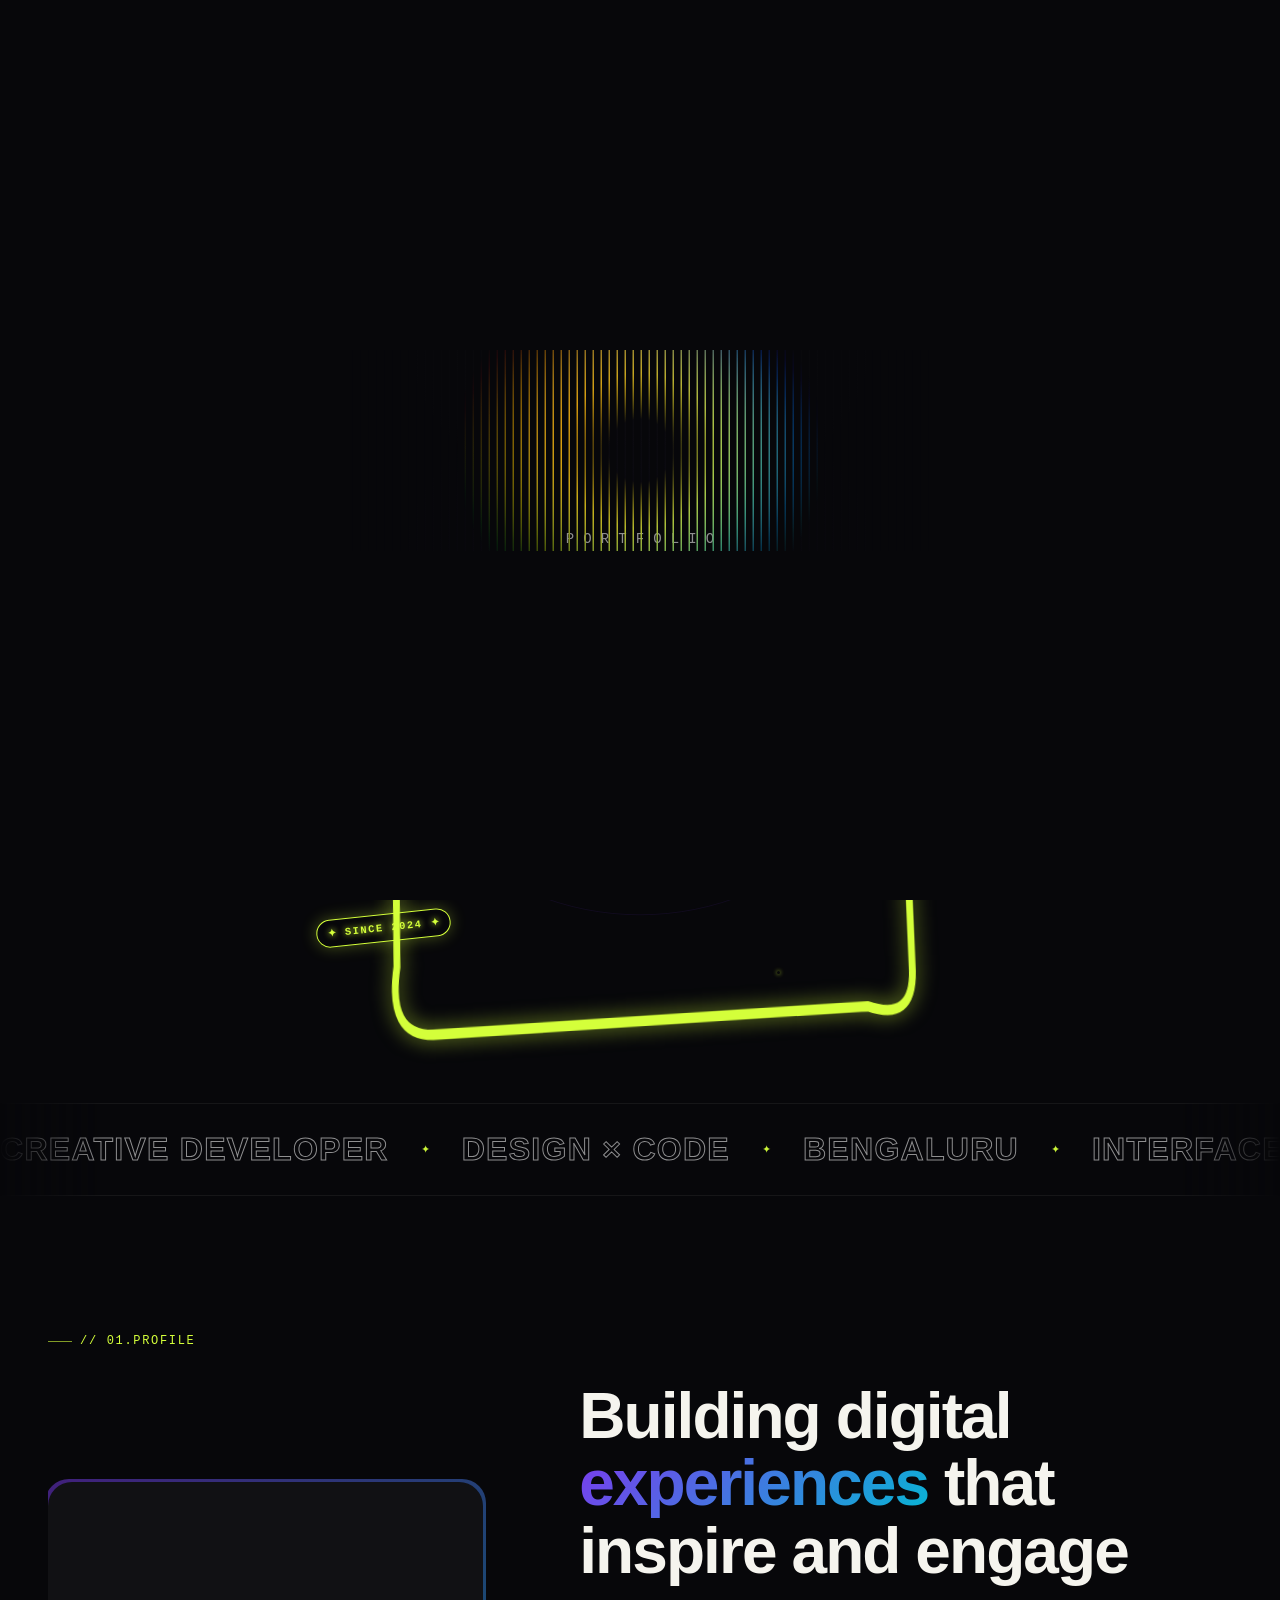
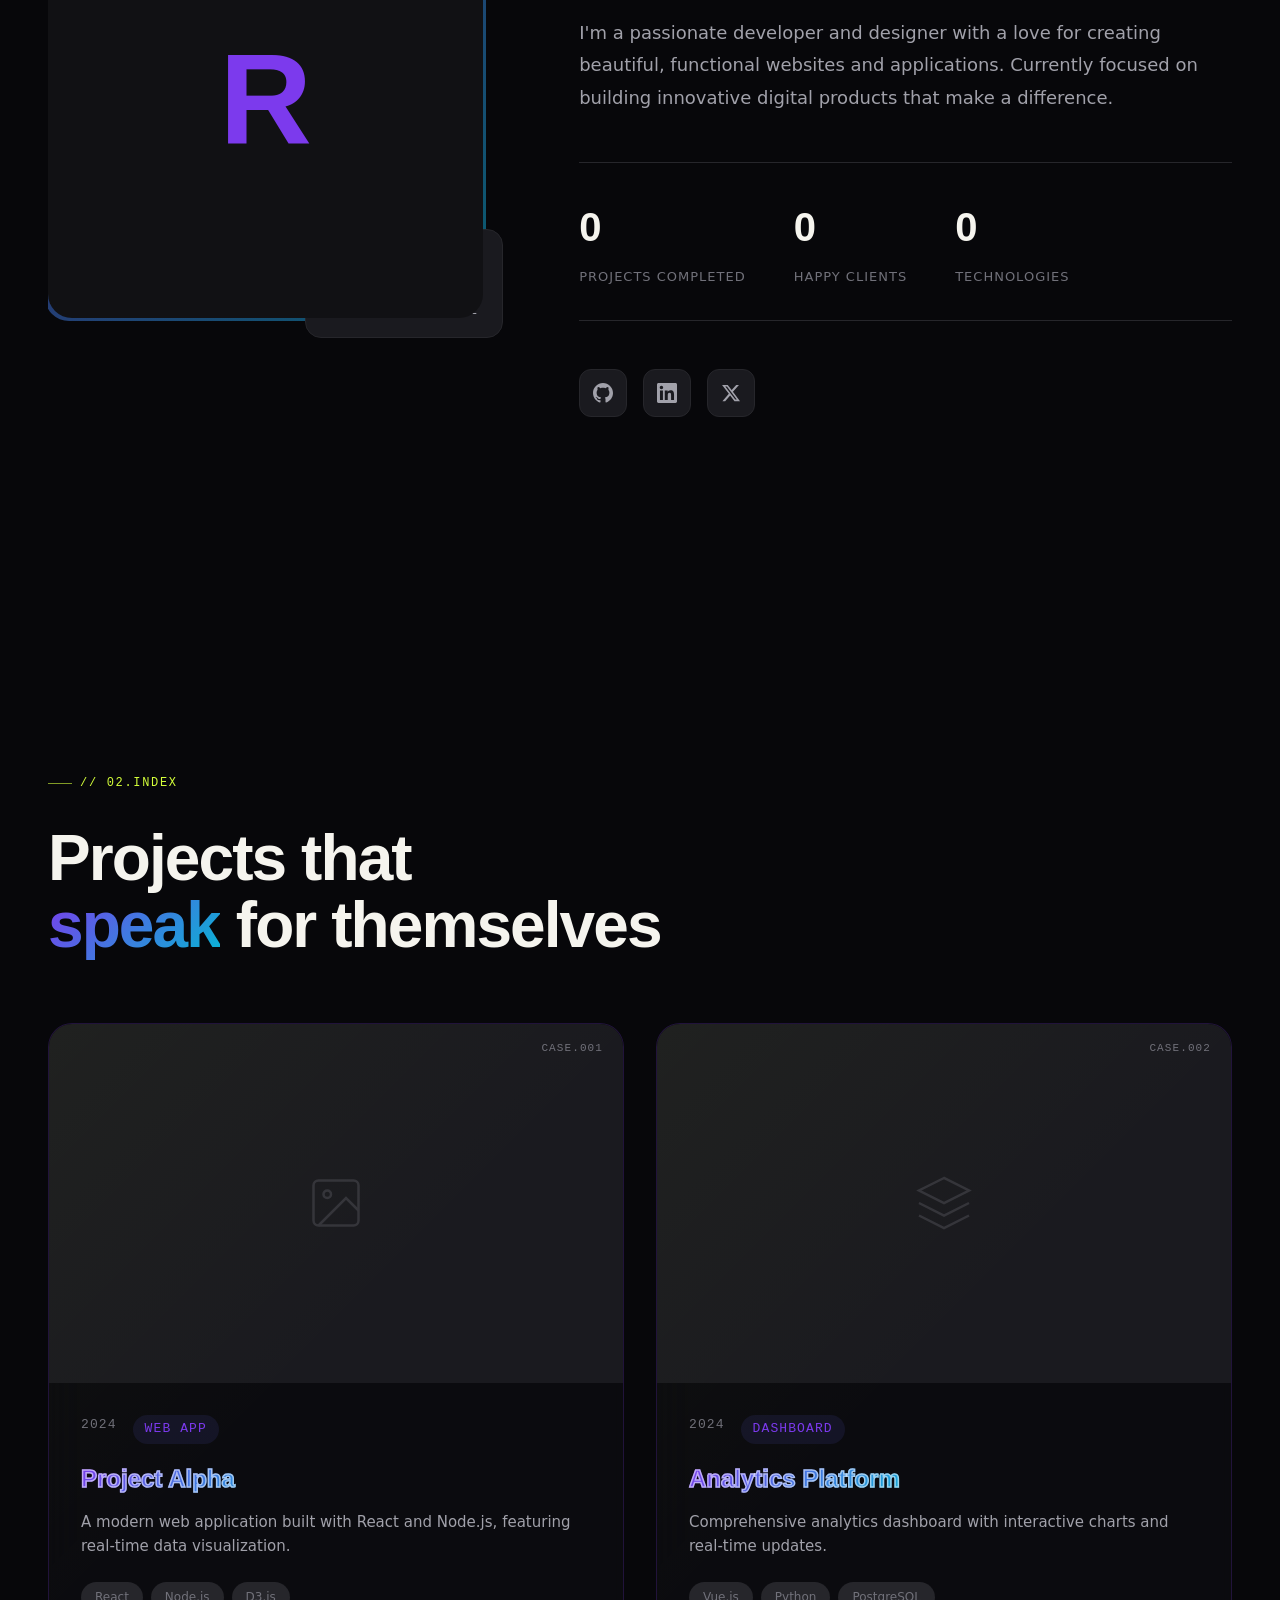
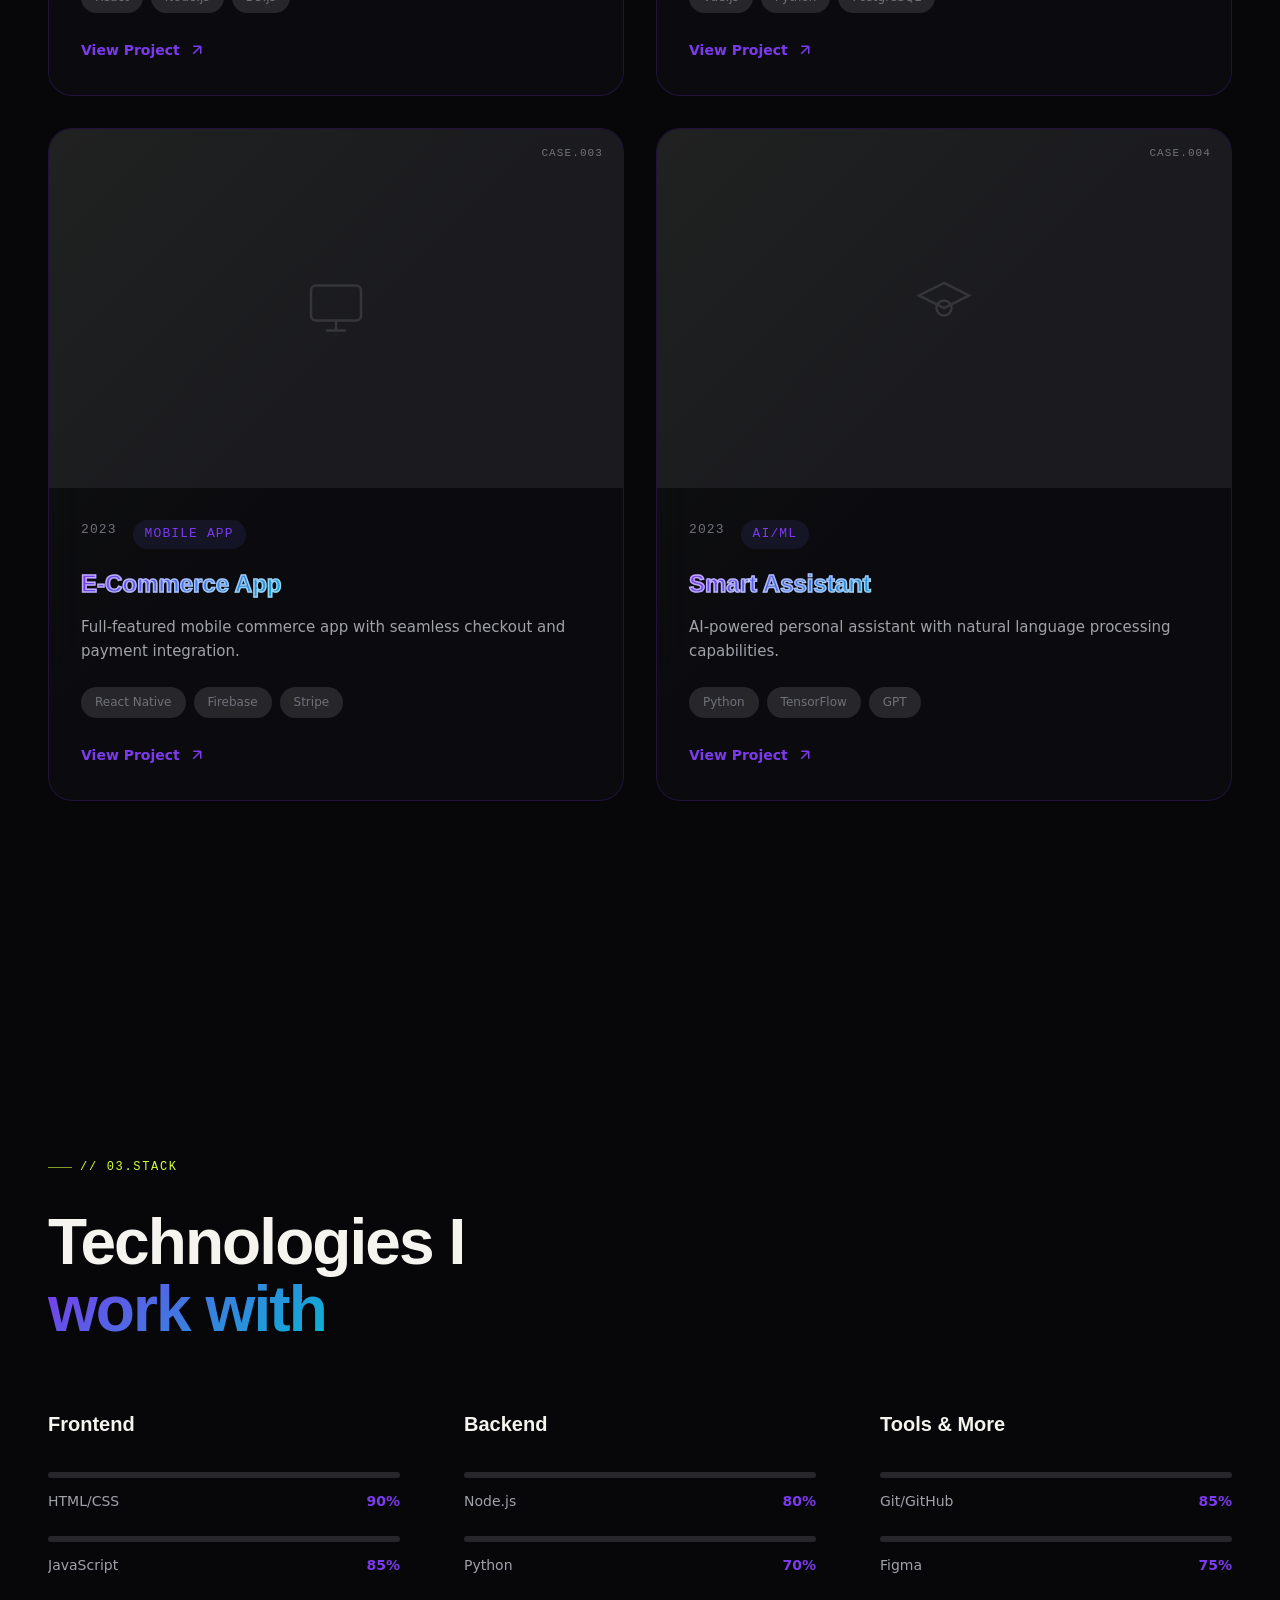
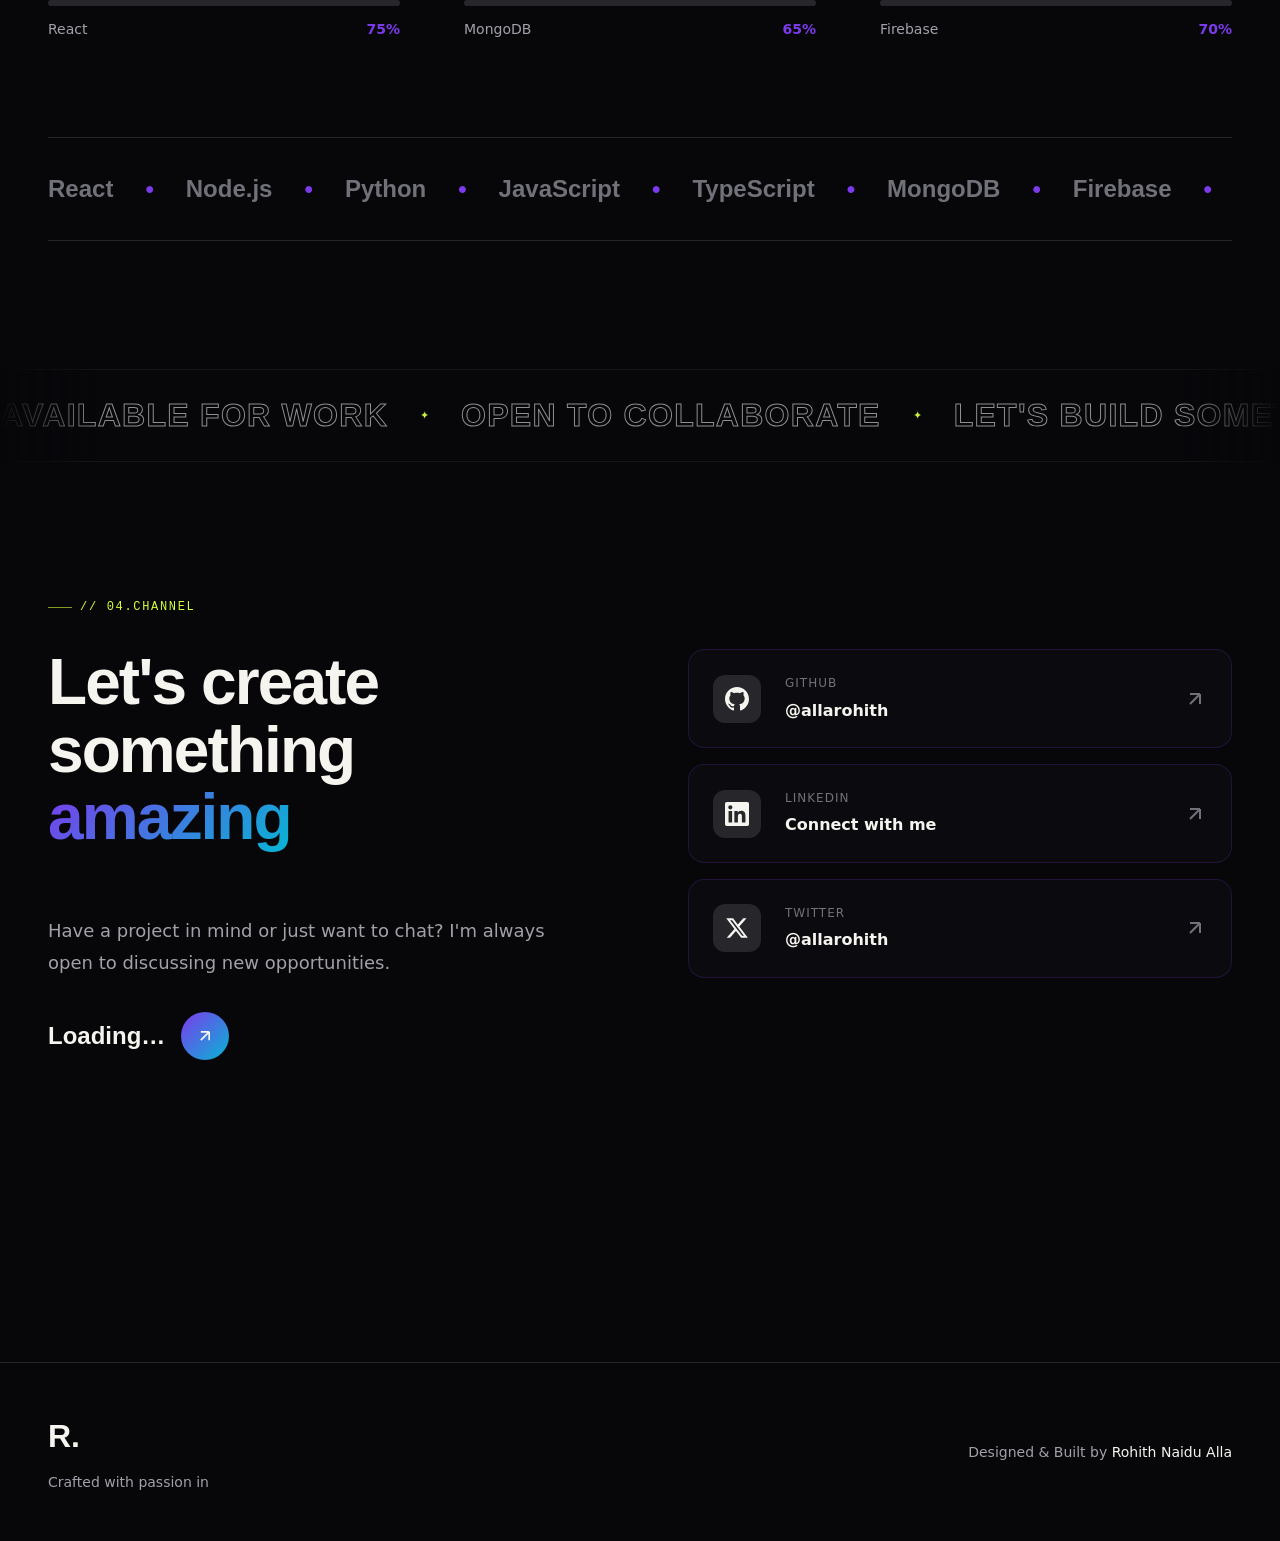
==== commit 2418f7b4: "Add 7 animated graffiti effects around the hero cutout User feedback: 'Can we add some animated graf" ====
--- a/index.html
+++ b/index.html
@@ -79,8 +79,6 @@
     <link rel="preload" as="font" type="font/woff2"
           href="https://fonts.gstatic.com/s/spacegrotesk/v22/V8mDoQDjQSkFtoMM3T6r8E7mPbF4C_k3HqU.woff2"
           crossorigin>
-    <!-- Mr Dafoe — handwritten signature font. Only one weight (regular). -->
-    <link href="https://fonts.googleapis.com/css2?family=Mr+Dafoe&display=swap" rel="stylesheet">
 </head>
 <body>
     <!-- Skip link for keyboard users -->
@@ -175,11 +173,6 @@
 
     <!-- Hero Section — centered profile cutout with name backdrop -->
     <section class="hero" id="home">
-        <!-- Colored dome arch — sits BEHIND the portrait. Cutout photo on top
-             uses mix-blend-mode: multiply so the dome bleeds through skin/
-             shirt tones while dark hair stays dark. Decorative. -->
-        <div class="hero-dome" aria-hidden="true"></div>
-
         <!-- Big stylish name — sits BEHIND the image, peeks around the cutout -->
         <h1 class="hero-name" aria-hidden="true">ROHITH NAIDU ALLA</h1>
 
@@ -202,17 +195,69 @@
                      loading="lazy" decoding="async" />
             </picture>
 
-            <!-- Floating accent dots -->
+            <!-- GRAFFITI LAYER — sits on top of the portrait, contains
+                 7 animated decorative effects. All aria-hidden so they
+                 don't clutter the screen reader. -->
+
+            <!-- 1. Scribble line — animated SVG path that draws itself
+                 around the cutout. Uses stroke-dasharray reveal animation. -->
+            <svg class="graffiti-scribble" viewBox="0 0 100 100"
+                 preserveAspectRatio="none" aria-hidden="true">
+                <path d="M 8 12
+                         Q 4 4, 12 6
+                         L 88 4
+                         Q 96 4, 94 12
+                         L 96 90
+                         Q 96 96, 88 94
+                         L 12 96
+                         Q 4 96, 6 88
+                         Z"
+                      fill="none"
+                      stroke="currentColor"
+                      stroke-width="0.6"
+                      stroke-linecap="round"
+                      stroke-linejoin="round" />
+            </svg>
+
+            <!-- 2-3. Floating tag stickers — small graffiti labels at
+                 angles, gently bobbing. Cyan + lime, with stars. -->
+            <span class="graffiti-tag graffiti-tag-1" aria-hidden="true">★ ROHITH ★</span>
+            <span class="graffiti-tag graffiti-tag-2" aria-hidden="true">✦ since 2024 ✦</span>
+
+            <!-- 4-5. Spray paint drips — vertical color streaks falling
+                 from the top of the cutout. Each has its own drips
+                 animation (drop falls, fades, repeats). -->
+            <span class="graffiti-drip graffiti-drip-1" aria-hidden="true"></span>
+            <span class="graffiti-drip graffiti-drip-2" aria-hidden="true"></span>
+            <span class="graffiti-drip graffiti-drip-3" aria-hidden="true"></span>
+
+            <!-- 6. Overspray dots — small color splatter scattered
+                 around the cutout. Pure CSS, no images. -->
+            <span class="graffiti-splat graffiti-splat-1" aria-hidden="true"></span>
+            <span class="graffiti-splat graffiti-splat-2" aria-hidden="true"></span>
+            <span class="graffiti-splat graffiti-splat-3" aria-hidden="true"></span>
+            <span class="graffiti-splat graffiti-splat-4" aria-hidden="true"></span>
+            <span class="graffiti-splat graffiti-splat-5" aria-hidden="true"></span>
+
+            <!-- 7. Color burst — concentric circles that pulse outward
+                 on page load. SVG with multiple circles. -->
+            <svg class="graffiti-burst" viewBox="0 0 200 200"
+                 preserveAspectRatio="xMidYMid meet" aria-hidden="true">
+                <circle cx="100" cy="100" r="40"
+                        fill="none" stroke="currentColor"
+                        stroke-width="0.4" opacity="0.6" />
+                <circle cx="100" cy="100" r="60"
+                        fill="none" stroke="currentColor"
+                        stroke-width="0.3" opacity="0.4" />
+                <circle cx="100" cy="100" r="80"
+                        fill="none" stroke="currentColor"
+                        stroke-width="0.2" opacity="0.25" />
+            </svg>
+
+            <!-- Floating accent dots (kept from before) -->
             <span class="hero-image-dot hero-image-dot-1" aria-hidden="true"></span>
             <span class="hero-image-dot hero-image-dot-2" aria-hidden="true"></span>
             <span class="hero-image-dot hero-image-dot-3" aria-hidden="true"></span>
-        </div>
-
-        <!-- Handwritten signature overlay — sits ON TOP of the portrait.
-             Uses Mr Dafoe (Google Font) with a slight rotation for that
-             "signed across the artwork" feel. Decorative. -->
-        <div class="hero-signature" aria-hidden="true">
-            <span class="hero-signature-text">Rohith Naidu Alla</span>
         </div>
     </section>
 
--- a/styles.css
+++ b/styles.css
@@ -915,82 +915,6 @@
     margin: 0;
 }
 
-/* ========================================
-   COLORED DOME ARCH — sits behind the
-   portrait. Portrait uses mix-blend-mode:
-   multiply so the dome bleeds through skin
-   and shirt, while dark hair stays dark.
-   ======================================== */
-.hero-dome {
-    position: absolute;
-    /* Center horizontally + lift so the arch crown sits just above the
-       portrait's head — matches the reference where the colored arch is
-       taller than the portrait itself. */
-    top: 50%;
-    left: 50%;
-    transform: translate(-50%, -50%);
-
-    /* Sized proportionally to the portrait (540×810 default). The arch is
-       wider than the portrait so it visibly extends past the silhouette. */
-    width: clamp(320px, 38vw, 580px);
-    aspect-ratio: 1 / 1.25;          /* slightly taller than wide — arch shape */
-    max-height: 90vh;                /* never overflows viewport */
-
-    /* Top half-circle — bottom is flat (invisible since the rest is below
-       the portrait's natural cutoff). */
-    border-radius: 50% 50% 12px 12px / 60% 60% 12px 12px;
-    /* More accurate arch: 50% on top corners, 0 on bottom corners */
-    border-radius: 50% 50% 0 0;
-
-    /* Violet → cyan gradient — matches existing brand palette. */
-    background: linear-gradient(
-        180deg,
-        #7C3AED 0%,           /* violet */
-        #5B21B6 35%,          /* deeper violet */
-        #06B6D4 100%          /* cyan */
-    );
-
-    /* Soft glow halo around the dome — same idea as the marquee dividers,
-       but tighter so it reads as "the dome is lit" not "it bleeds across
-       the page". */
-    box-shadow:
-        0 0 60px rgba(124, 58, 237, 0.35),
-        0 0 120px rgba(6, 182, 212, 0.18);
-
-    /* Sits behind the .hero-name backdrop (z:0) and the .hero-image (z:1).
-       Negative z so it's the bottommost layer of the hero stack. */
-    z-index: -1;
-
-    pointer-events: none;
-
-    /* Soft fade on the bottom edge so the flat-cut bottom doesn't read as
-       a hard horizontal line. */
-    -webkit-mask-image: linear-gradient(to bottom, black 70%, transparent 100%);
-            mask-image: linear-gradient(to bottom, black 70%, transparent 100%);
-
-    /* Entry animation: opt-in via .hero-revealed class added by JS once the
-       loader exits. This keeps the dome/signature visible by default
-       (e.g., headless screenshots, reduced-motion users). */
-    will-change: transform, opacity;
-}
-
-/* When the JS-driven hero reveal fires, the dome scales in. */
-.hero-revealed .hero-dome {
-    animation: heroDomeEnter 1.2s cubic-bezier(0.16, 1, 0.3, 1) 0.2s both;
-}
-
-/* Dome entrance — scales in from below center, fades up. */
-@keyframes heroDomeEnter {
-    0% {
-        opacity: 0;
-        transform: translate(-50%, -50%) scale(0.85);
-    }
-    100% {
-        opacity: 1;
-        transform: translate(-50%, -50%) scale(1);
-    }
-}
-
 /* Mobile — slightly smaller, tighter line-height, allow wrap */
 @media (max-width: 860px) {
     .hero-name {
@@ -1063,13 +987,6 @@
     height: 100%;
     object-fit: contain;
     object-position: center center;
-    /* MULTIPLY blend: light pixels (skin, shirt) blend with the colored dome
-       behind, dark pixels (hair, shadows) stay dark. This is what gives the
-       reference image its "tinted silhouette" feel without needing a real
-       photo shoot. Falls back gracefully — if browser ignores blend mode the
-       photo just looks normal. */
-    mix-blend-mode: multiply;
-    isolation: isolate;
     display: block;
     transition: transform 0.6s cubic-bezier(0.16, 1, 0.3, 1), filter 0.6s ease;
     will-change: transform, filter;
@@ -1127,69 +1044,213 @@
 }
 
 /* ========================================
-   HANDWRITTEN SIGNATURE OVERLAY
-   Mr Dafoe font, slight rotation, violet
-   — sits on top of the portrait like the
-   reference's "Jenny Kinda" scrawl.
+   ANIMATED GRAFFITI EFFECTS — surround the
+   hero cutout. 7 distinct effects, all
+   aria-hidden + decorative.
    ======================================== */
-.hero-signature {
+
+/* Common: all graffiti pieces are absolutely positioned within
+   .hero-image (their positioned ancestor) and ignore pointer events
+   so the portrait's hover scale still works underneath. */
+.graffiti-scribble,
+.graffiti-tag,
+.graffiti-drip,
+.graffiti-splat,
+.graffiti-burst {
     position: absolute;
-    /* Anchored to the middle of the hero, slightly off-center to the
-       portrait's chest/torso area. */
+    pointer-events: none;
+    user-select: none;
+}
+
+/* 1. SCRIBBLE — SVG path that draws itself around the cutout
+   border. Uses stroke-dasharray reveal animation. */
+.graffiti-scribble {
+    inset: -3%;                     /* extend slightly past the cutout */
+    width: 106%;
+    height: 106%;
+    color: var(--lime);             /* lime stroke */
+    z-index: 4;                      /* above portrait */
+    filter: drop-shadow(0 0 10px rgba(212, 255, 58, 0.6));
+    /* Hand-drawn feel — slight rotation. */
+    transform: rotate(-1.5deg);
+    transform-origin: center center;
+}
+
+.graffiti-scribble path {
+    /* Total path length is ~360 units (rough estimate for a rounded rect
+       outline). dasharray + dashoffset creates the draw-on animation. */
+    stroke-width: 1.2;              /* thicker for visibility */
+    stroke-dasharray: 400;
+    stroke-dashoffset: 400;
+    animation: graffitiScribbleDraw 1.8s cubic-bezier(0.65, 0, 0.35, 1) 0.6s forwards;
+}
+
+@keyframes graffitiScribbleDraw {
+    to { stroke-dashoffset: 0; }
+}
+
+/* 2-3. FLOATING TAG STICKERS — small labels at angles, gently bobbing */
+.graffiti-tag {
+    z-index: 5;
+    font-family: var(--font-mono);
+    font-size: 0.65rem;
+    font-weight: 700;
+    letter-spacing: 0.15em;
+    text-transform: uppercase;
+    padding: 0.3rem 0.65rem;
+    border-radius: 999px;
+    /* Soft glow to make the tag pop on the dark bg. */
+    text-shadow: 0 0 6px currentColor;
+    animation: graffitiTagBob 4s ease-in-out infinite;
+    white-space: nowrap;
+}
+
+.graffiti-tag-1 {
+    color: var(--cyan);
+    border: 1px solid var(--cyan);
+    top: 8%;
+    right: -8%;
+    transform: rotate(8deg);
+    box-shadow: 0 0 16px rgba(6, 182, 212, 0.3);
+    animation-delay: 1.2s;
+}
+
+.graffiti-tag-2 {
+    color: var(--lime);
+    border: 1px solid var(--lime);
+    bottom: 12%;
+    left: -10%;
+    transform: rotate(-6deg);
+    box-shadow: 0 0 16px rgba(212, 255, 58, 0.3);
+    animation-delay: 1.6s;
+}
+
+@keyframes graffitiTagBob {
+    0%, 100% { translate: 0 0; }
+    50%      { translate: 0 -6px; }
+}
+
+/* 4-6. SPRAY DRIPS — vertical color streaks falling from top of
+   cutout. Each drips at its own speed + position. */
+.graffiti-drip {
+    top: 0;
+    width: 4px;
+    height: 40px;
+    border-radius: 2px;
+    z-index: 4;
+    /* The drip "drop" is a CSS gradient on the element — fades out at
+       the bottom so it looks like a real wet paint drip. */
+    background: linear-gradient(180deg,
+        currentColor 0%,
+        currentColor 70%,
+        transparent 100%);
+    /* Mask to make the bottom taper like a real drip. */
+    -webkit-mask-image: linear-gradient(180deg, black 50%, transparent 100%);
+            mask-image: linear-gradient(180deg, black 50%, transparent 100%);
+    animation: graffitiDrip 3.5s ease-in infinite;
+    transform-origin: top center;
+}
+
+.graffiti-drip-1 {
+    color: var(--lime);
+    left: 25%;
+    height: 60px;
+    animation-delay: 0.5s;
+    animation-duration: 4s;
+}
+.graffiti-drip-2 {
+    color: var(--cyan);
+    left: 50%;
+    height: 80px;
+    animation-delay: 1.5s;
+    animation-duration: 5s;
+}
+.graffiti-drip-3 {
+    color: var(--violet-light);
+    left: 75%;
+    height: 50px;
+    animation-delay: 2.5s;
+    animation-duration: 4.5s;
+}
+
+@keyframes graffitiDrip {
+    0%   { transform: scaleY(0);   opacity: 0; }
+    15%  { transform: scaleY(1);   opacity: 0.9; }
+    60%  { transform: scaleY(1);   opacity: 0.9; }
+    100% { transform: scaleY(1.6) translateY(20px); opacity: 0; }
+}
+
+/* 7-11. OVERSPRAY DOTS — small color splatter around the cutout.
+   Pure CSS, no images. */
+.graffiti-splat {
+    border-radius: 50%;
+    z-index: 3;
+    /* Tiny drop-shadow for that "painted on" feel. */
+    box-shadow: 0 0 4px currentColor;
+}
+
+.graffiti-splat-1 {
+    width: 6px;  height: 6px;
+    color: var(--lime);
+    top: 4%;   right: 18%;
+}
+.graffiti-splat-2 {
+    width: 4px;  height: 4px;
+    color: var(--cyan);
+    top: 18%;  right: 4%;
+}
+.graffiti-splat-3 {
+    width: 5px;  height: 5px;
+    color: var(--violet);
+    bottom: 24%; left: 6%;
+}
+.graffiti-splat-4 {
+    width: 3px;  height: 3px;
+    color: var(--lime);
+    bottom: 8%;  right: 24%;
+}
+.graffiti-splat-5 {
+    width: 7px;  height: 7px;
+    color: var(--cyan);
+    top: 50%;  right: -2%;
+}
+
+/* 12. COLOR BURST — concentric SVG circles that pulse outward.
+   Centered behind the cutout, very subtle. */
+.graffiti-burst {
     top: 50%;
     left: 50%;
-    transform: translate(-50%, -50%) rotate(-4deg);
-
-    z-index: 3;              /* above .hero-image (z:1) and .hero-name (z:0) */
-    pointer-events: none;
-    user-select: none;
-
-    /* Mr Dafoe is loaded from Google Fonts. The cursive fallback chain
-       covers Safari iOS in case of font-load failure. */
-    font-family: 'Mr Dafoe', 'Apple Chancery', 'Snell Roundhand', cursive;
-    /* Bright lime — reads cleanly on both the cyan-violet dome AND the
-       blended portrait. Lime is already your accent color so it stays
-       in the brand world. */
-    color: #D4FF3A;
-    /* Letter-spacing tightened slightly so the cursive connects naturally. */
-    letter-spacing: -0.01em;
-    /* Multi-layer shadow: dark base for legibility on light dome + glow for
-       that "wet ink" feel on dark portrait areas. */
-    text-shadow:
-        0 0 24px rgba(124, 58, 237, 0.6),
-        0 2px 12px rgba(0, 0, 0, 0.55),
-        0 0 4px rgba(212, 255, 58, 0.4);
-
-    /* Sits wide across the portrait. Scales fluidly on mobile. */
-    font-size: clamp(2.5rem, 7.5vw, 5.5rem);
-    line-height: 1;
-    white-space: nowrap;
-
-    /* Soft inner glow filter — gives the signature that "wet ink" feel. */
-    filter: drop-shadow(0 0 8px rgba(212, 255, 58, 0.35))
-            drop-shadow(0 2px 4px rgba(0, 0, 0, 0.4));
-
-    /* Entry animation: opt-in via .hero-revealed (see .hero-dome block).
-       Default state: opacity 1, transform at final rotated position —
-       so the signature is visible even when JS / animations don't run. */
-    will-change: transform, opacity;
-}
-
-.hero-signature-text {
-    /* Display block so transforms apply cleanly to the whole phrase. */
-    display: inline-block;
-}
-
-/* Reduced motion — keep dome + signature static, no entrance. */
+    width: 130%;
+    height: 130%;
+    transform: translate(-50%, -50%);
+    color: var(--violet);
+    z-index: 2;
+    opacity: 0.5;
+    animation: graffitiBurstPulse 4s ease-in-out infinite;
+}
+
+@keyframes graffitiBurstPulse {
+    0%, 100% {
+        transform: translate(-50%, -50%) scale(0.95);
+        opacity: 0.4;
+    }
+    50% {
+        transform: translate(-50%, -50%) scale(1.05);
+        opacity: 0.7;
+    }
+}
+
+/* Reduced motion — keep all graffiti static, no animation. */
 @media (prefers-reduced-motion: reduce) {
-    .hero-dome,
-    .hero-signature {
+    .graffiti-scribble,
+    .graffiti-tag,
+    .graffiti-drip,
+    .graffiti-splat,
+    .graffiti-burst {
         animation: none !important;
-        opacity: 1;
-        transform: translate(-50%, -50%) rotate(-4deg);
-    }
-    .hero-signature {
-        transform: translate(-50%, -50%) rotate(-4deg);
+    }
+    .graffiti-scribble path {
+        stroke-dashoffset: 0;
     }
 }
 
@@ -1241,38 +1302,6 @@
     }
     .hero-image-dot-1, .hero-image-dot-2, .hero-image-dot-3 { left: auto; right: 6%; }
     .hero-image-dot-2 { bottom: 35%; right: auto; left: 6%; }
-
-    /* Dome — sized to wrap the smaller mobile portrait (max-width 320px).
-       Width slightly wider than the portrait so the arch crown extends past
-       the head like the reference. */
-    .hero-dome {
-        width: clamp(280px, 80vw, 380px);
-        max-height: 70vh;
-        /* Slightly stronger glow on mobile — the dark bg swallows it otherwise */
-        box-shadow:
-            0 0 40px rgba(124, 58, 237, 0.45),
-            0 0 80px rgba(6, 182, 212, 0.25);
-    }
-
-    /* Signature — scales with viewport, stays inside the portrait area */
-    .hero-signature {
-        font-size: clamp(1.75rem, 8vw, 3rem);
-        /* Tighten the rotation slightly so long name reads better on narrow */
-        transform: translate(-50%, -50%) rotate(-3deg);
-        width: 90vw;
-        text-align: center;
-    }
-}
-
-/* Smaller phones (iPhone SE 320px and below) — tighter still */
-@media (max-width: 380px) {
-    .hero-dome {
-        width: clamp(260px, 88vw, 340px);
-    }
-    .hero-signature {
-        font-size: clamp(1.5rem, 7.5vw, 2.25rem);
-        width: 92vw;
-    }
 }
 
 /* Landscape phones (rotated): viewport is short + wide. The standard mobile
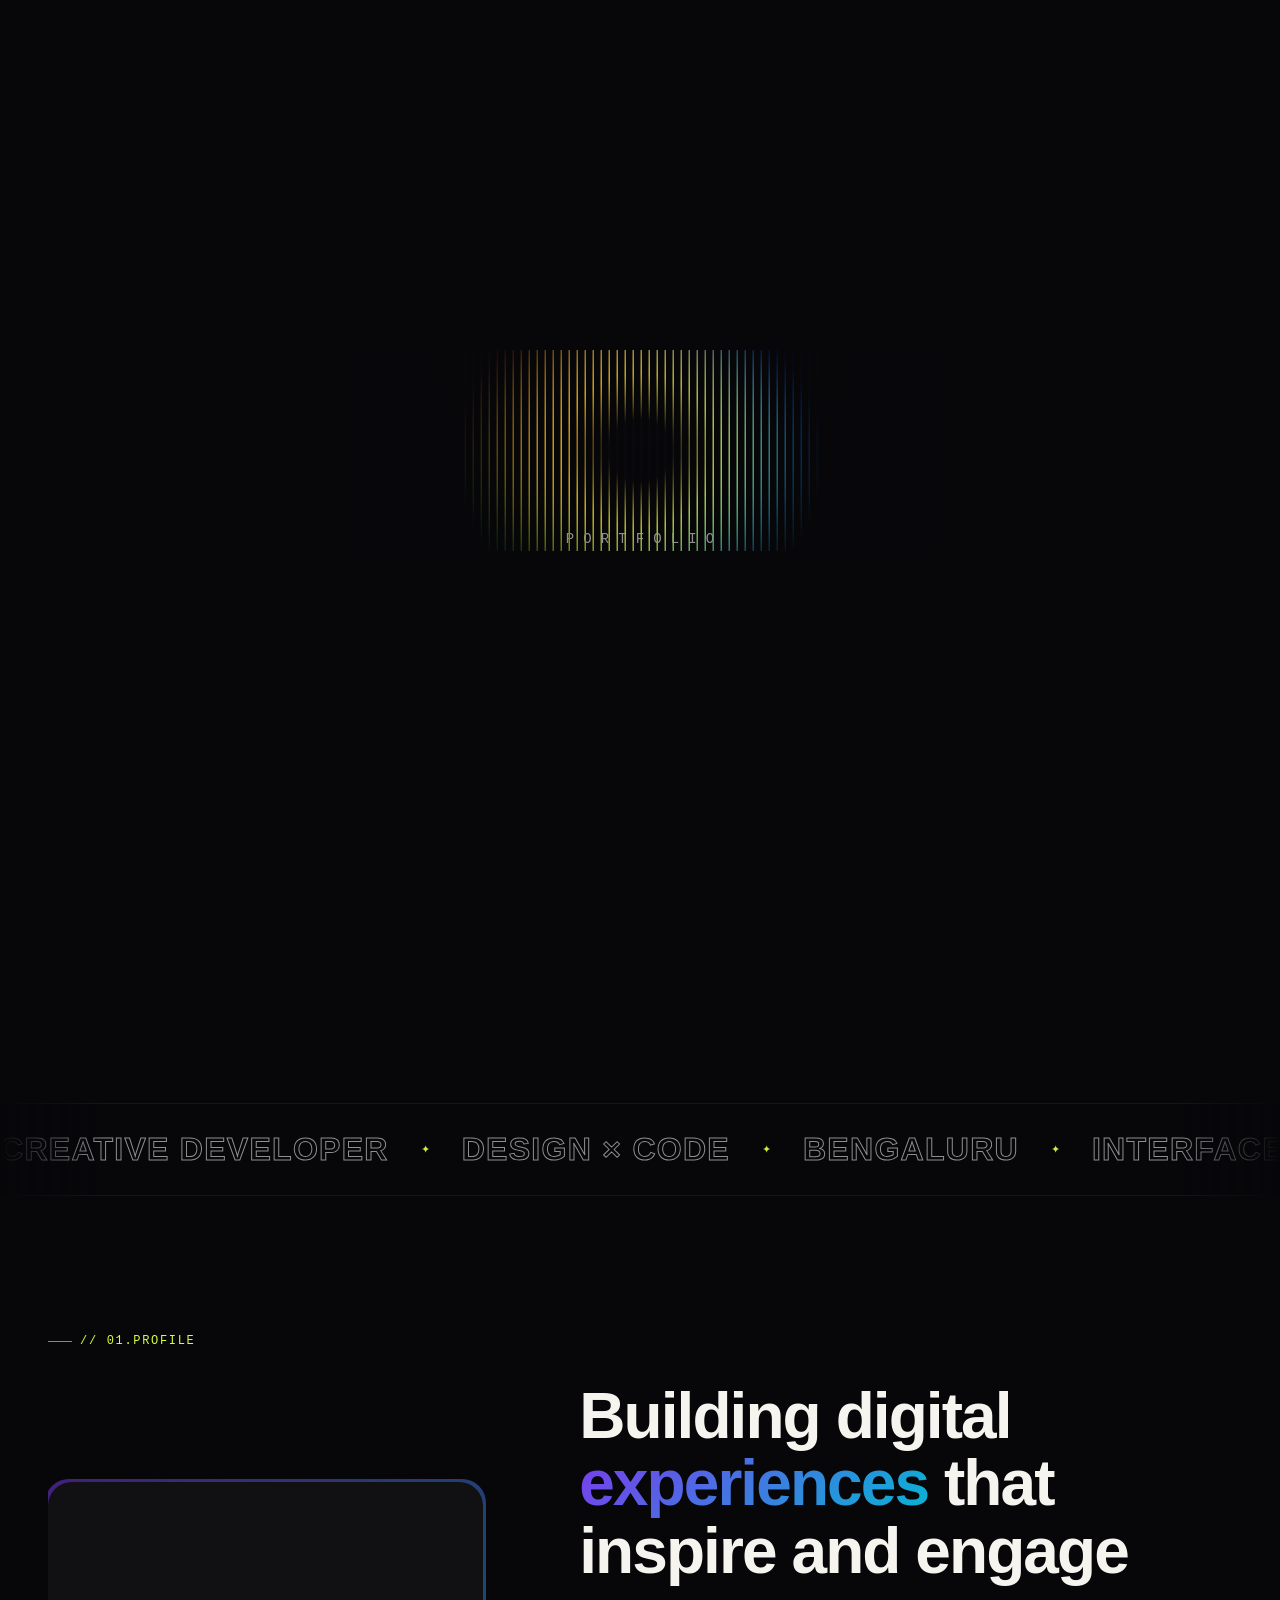
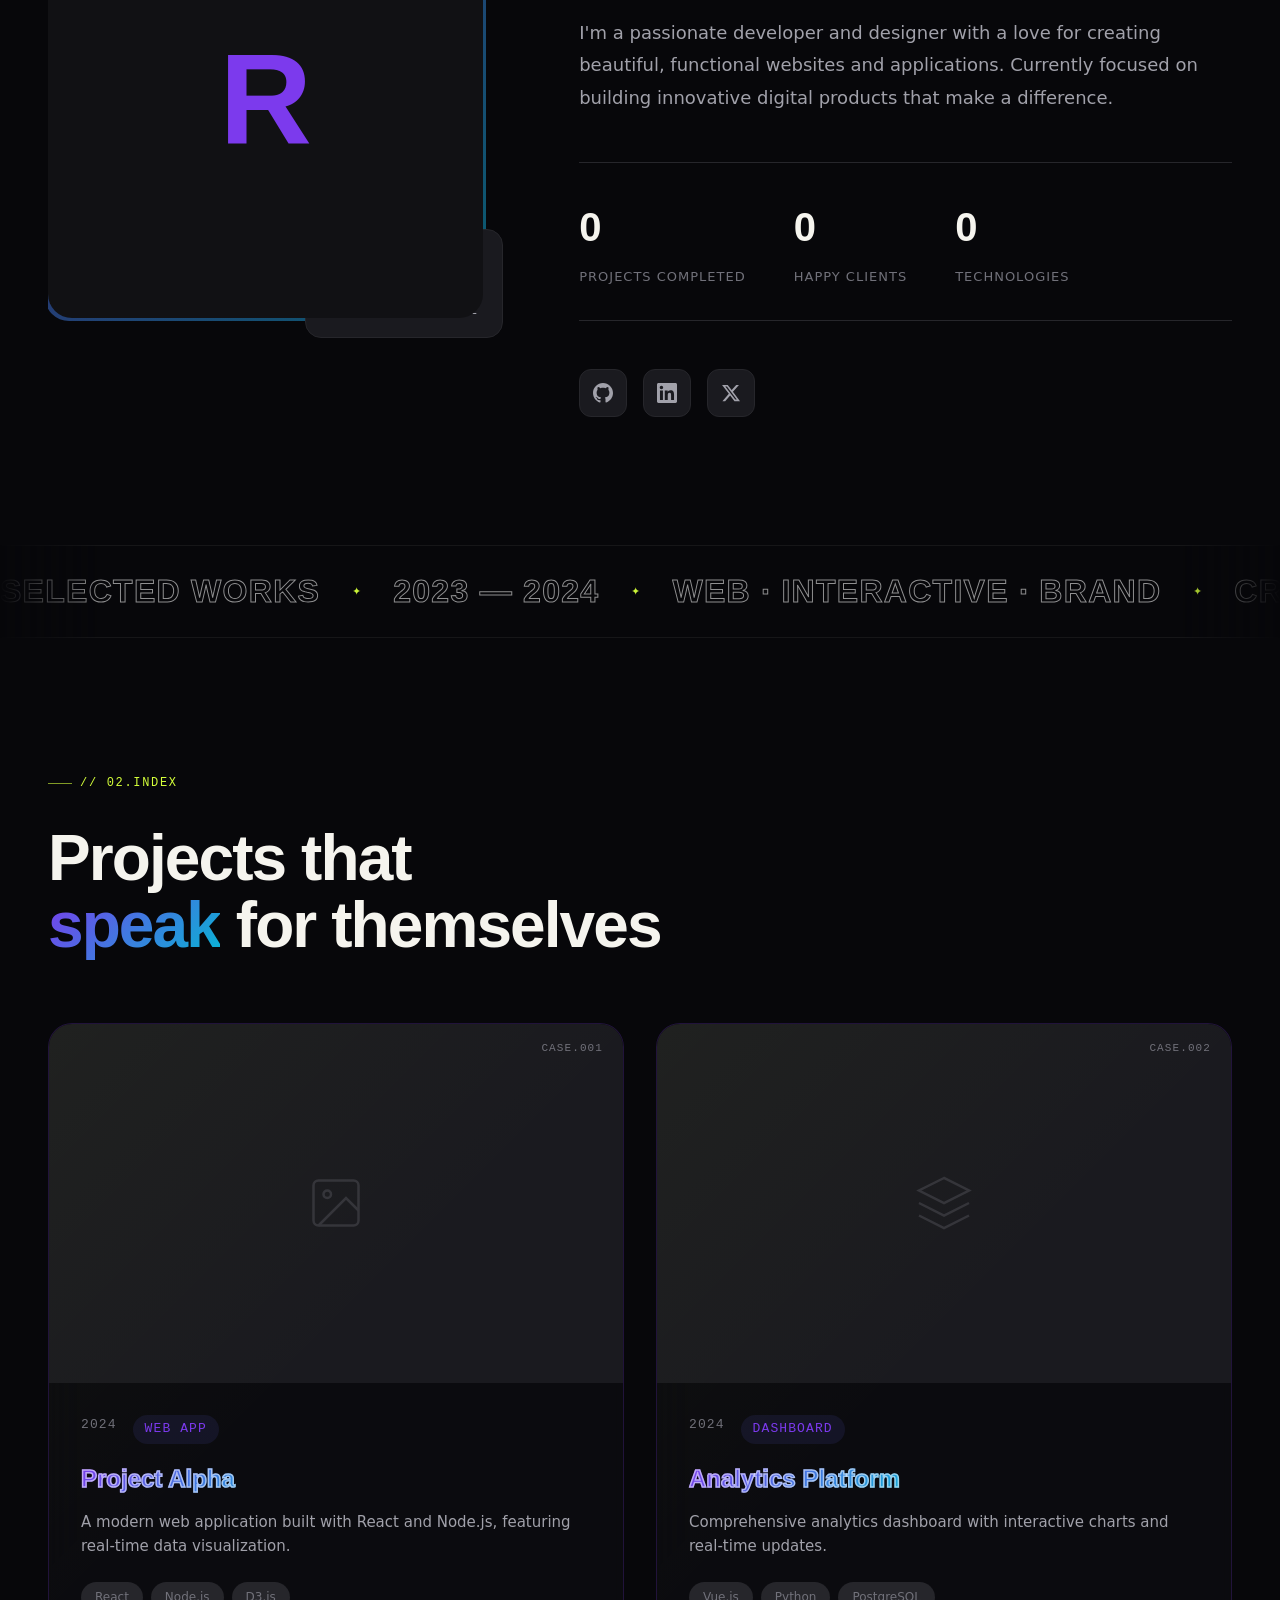
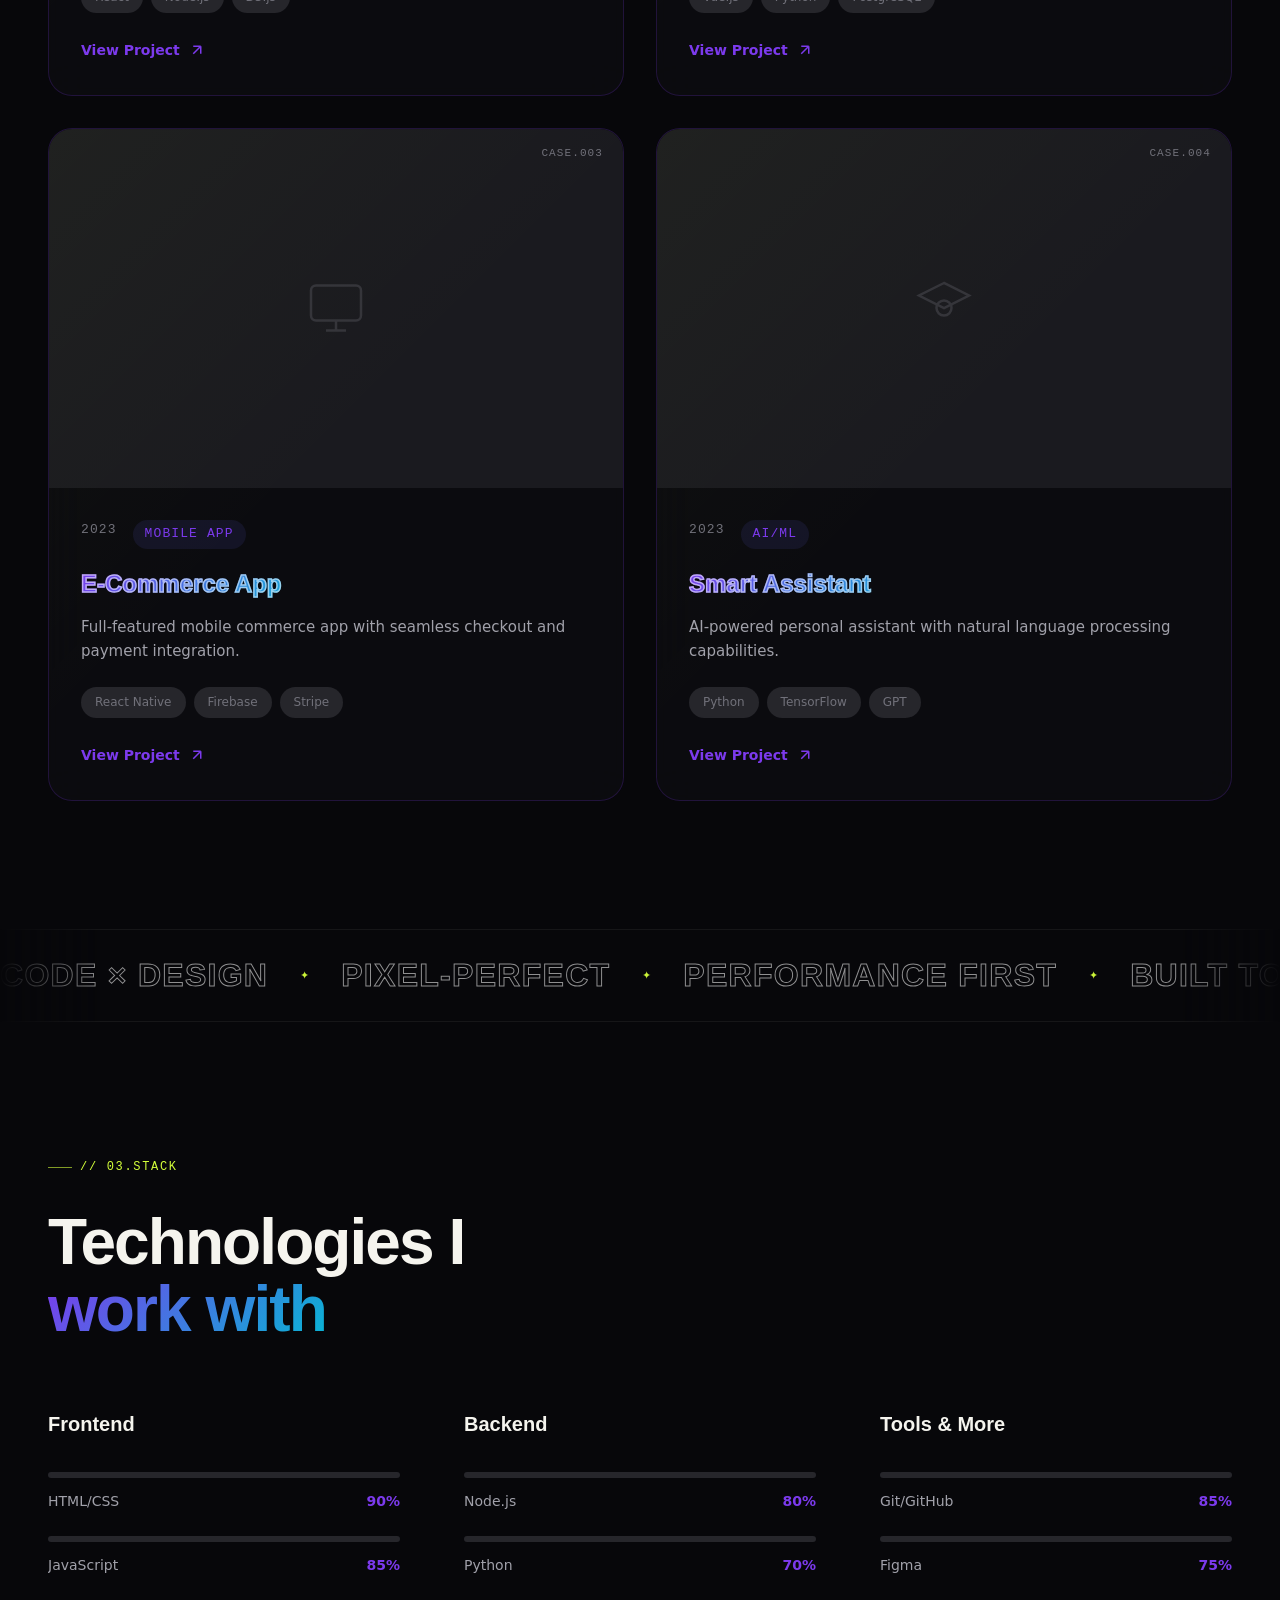
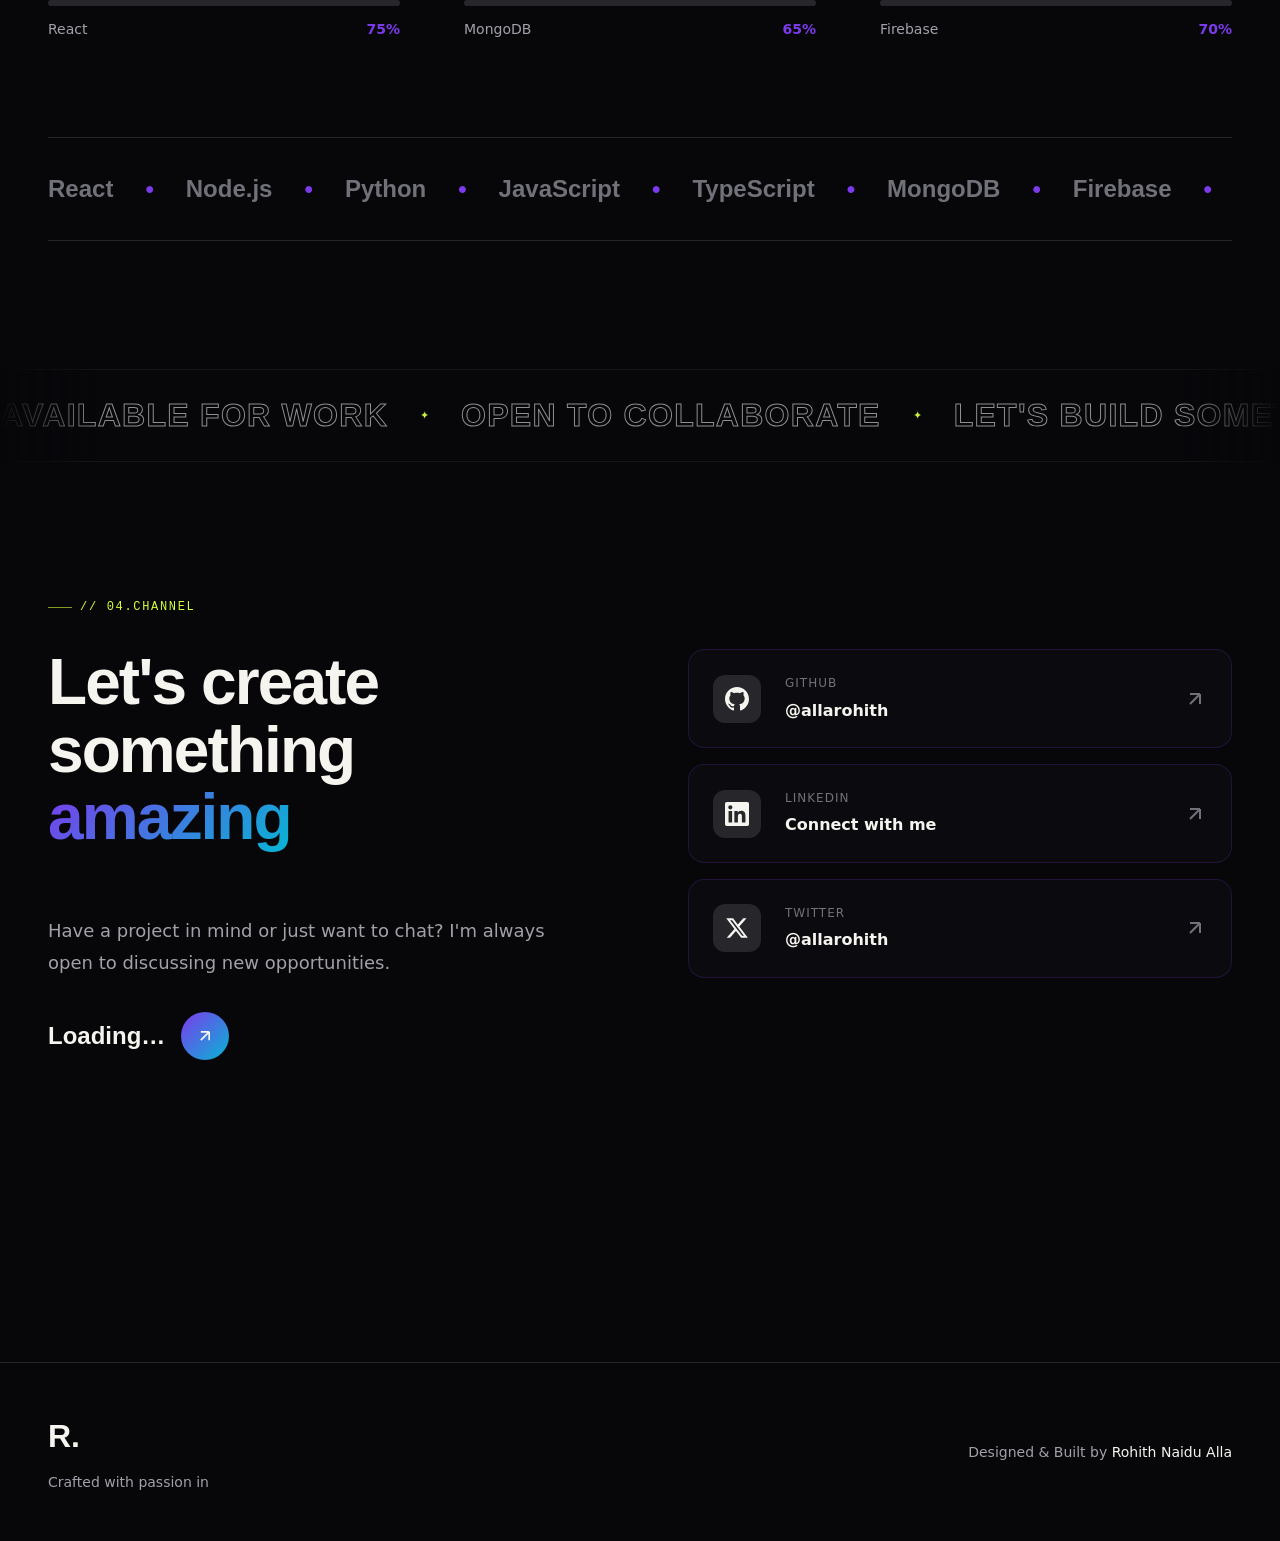
==== commit e085aadc: "Revert graffiti effects — they were too much User feedback: 'Worst' after the previous commit added " ====
--- a/index.html
+++ b/index.html
@@ -195,66 +195,7 @@
                      loading="lazy" decoding="async" />
             </picture>
 
-            <!-- GRAFFITI LAYER — sits on top of the portrait, contains
-                 7 animated decorative effects. All aria-hidden so they
-                 don't clutter the screen reader. -->
-
-            <!-- 1. Scribble line — animated SVG path that draws itself
-                 around the cutout. Uses stroke-dasharray reveal animation. -->
-            <svg class="graffiti-scribble" viewBox="0 0 100 100"
-                 preserveAspectRatio="none" aria-hidden="true">
-                <path d="M 8 12
-                         Q 4 4, 12 6
-                         L 88 4
-                         Q 96 4, 94 12
-                         L 96 90
-                         Q 96 96, 88 94
-                         L 12 96
-                         Q 4 96, 6 88
-                         Z"
-                      fill="none"
-                      stroke="currentColor"
-                      stroke-width="0.6"
-                      stroke-linecap="round"
-                      stroke-linejoin="round" />
-            </svg>
-
-            <!-- 2-3. Floating tag stickers — small graffiti labels at
-                 angles, gently bobbing. Cyan + lime, with stars. -->
-            <span class="graffiti-tag graffiti-tag-1" aria-hidden="true">★ ROHITH ★</span>
-            <span class="graffiti-tag graffiti-tag-2" aria-hidden="true">✦ since 2024 ✦</span>
-
-            <!-- 4-5. Spray paint drips — vertical color streaks falling
-                 from the top of the cutout. Each has its own drips
-                 animation (drop falls, fades, repeats). -->
-            <span class="graffiti-drip graffiti-drip-1" aria-hidden="true"></span>
-            <span class="graffiti-drip graffiti-drip-2" aria-hidden="true"></span>
-            <span class="graffiti-drip graffiti-drip-3" aria-hidden="true"></span>
-
-            <!-- 6. Overspray dots — small color splatter scattered
-                 around the cutout. Pure CSS, no images. -->
-            <span class="graffiti-splat graffiti-splat-1" aria-hidden="true"></span>
-            <span class="graffiti-splat graffiti-splat-2" aria-hidden="true"></span>
-            <span class="graffiti-splat graffiti-splat-3" aria-hidden="true"></span>
-            <span class="graffiti-splat graffiti-splat-4" aria-hidden="true"></span>
-            <span class="graffiti-splat graffiti-splat-5" aria-hidden="true"></span>
-
-            <!-- 7. Color burst — concentric circles that pulse outward
-                 on page load. SVG with multiple circles. -->
-            <svg class="graffiti-burst" viewBox="0 0 200 200"
-                 preserveAspectRatio="xMidYMid meet" aria-hidden="true">
-                <circle cx="100" cy="100" r="40"
-                        fill="none" stroke="currentColor"
-                        stroke-width="0.4" opacity="0.6" />
-                <circle cx="100" cy="100" r="60"
-                        fill="none" stroke="currentColor"
-                        stroke-width="0.3" opacity="0.4" />
-                <circle cx="100" cy="100" r="80"
-                        fill="none" stroke="currentColor"
-                        stroke-width="0.2" opacity="0.25" />
-            </svg>
-
-            <!-- Floating accent dots (kept from before) -->
+            <!-- Floating accent dots -->
             <span class="hero-image-dot hero-image-dot-1" aria-hidden="true"></span>
             <span class="hero-image-dot hero-image-dot-2" aria-hidden="true"></span>
             <span class="hero-image-dot hero-image-dot-3" aria-hidden="true"></span>
--- a/styles.css
+++ b/styles.css
@@ -1041,217 +1041,6 @@
 @keyframes dotFloat-3 {
     0%, 100% { transform: translate(0, 0); }
     50%      { transform: translate(5px, -10px); }
-}
-
-/* ========================================
-   ANIMATED GRAFFITI EFFECTS — surround the
-   hero cutout. 7 distinct effects, all
-   aria-hidden + decorative.
-   ======================================== */
-
-/* Common: all graffiti pieces are absolutely positioned within
-   .hero-image (their positioned ancestor) and ignore pointer events
-   so the portrait's hover scale still works underneath. */
-.graffiti-scribble,
-.graffiti-tag,
-.graffiti-drip,
-.graffiti-splat,
-.graffiti-burst {
-    position: absolute;
-    pointer-events: none;
-    user-select: none;
-}
-
-/* 1. SCRIBBLE — SVG path that draws itself around the cutout
-   border. Uses stroke-dasharray reveal animation. */
-.graffiti-scribble {
-    inset: -3%;                     /* extend slightly past the cutout */
-    width: 106%;
-    height: 106%;
-    color: var(--lime);             /* lime stroke */
-    z-index: 4;                      /* above portrait */
-    filter: drop-shadow(0 0 10px rgba(212, 255, 58, 0.6));
-    /* Hand-drawn feel — slight rotation. */
-    transform: rotate(-1.5deg);
-    transform-origin: center center;
-}
-
-.graffiti-scribble path {
-    /* Total path length is ~360 units (rough estimate for a rounded rect
-       outline). dasharray + dashoffset creates the draw-on animation. */
-    stroke-width: 1.2;              /* thicker for visibility */
-    stroke-dasharray: 400;
-    stroke-dashoffset: 400;
-    animation: graffitiScribbleDraw 1.8s cubic-bezier(0.65, 0, 0.35, 1) 0.6s forwards;
-}
-
-@keyframes graffitiScribbleDraw {
-    to { stroke-dashoffset: 0; }
-}
-
-/* 2-3. FLOATING TAG STICKERS — small labels at angles, gently bobbing */
-.graffiti-tag {
-    z-index: 5;
-    font-family: var(--font-mono);
-    font-size: 0.65rem;
-    font-weight: 700;
-    letter-spacing: 0.15em;
-    text-transform: uppercase;
-    padding: 0.3rem 0.65rem;
-    border-radius: 999px;
-    /* Soft glow to make the tag pop on the dark bg. */
-    text-shadow: 0 0 6px currentColor;
-    animation: graffitiTagBob 4s ease-in-out infinite;
-    white-space: nowrap;
-}
-
-.graffiti-tag-1 {
-    color: var(--cyan);
-    border: 1px solid var(--cyan);
-    top: 8%;
-    right: -8%;
-    transform: rotate(8deg);
-    box-shadow: 0 0 16px rgba(6, 182, 212, 0.3);
-    animation-delay: 1.2s;
-}
-
-.graffiti-tag-2 {
-    color: var(--lime);
-    border: 1px solid var(--lime);
-    bottom: 12%;
-    left: -10%;
-    transform: rotate(-6deg);
-    box-shadow: 0 0 16px rgba(212, 255, 58, 0.3);
-    animation-delay: 1.6s;
-}
-
-@keyframes graffitiTagBob {
-    0%, 100% { translate: 0 0; }
-    50%      { translate: 0 -6px; }
-}
-
-/* 4-6. SPRAY DRIPS — vertical color streaks falling from top of
-   cutout. Each drips at its own speed + position. */
-.graffiti-drip {
-    top: 0;
-    width: 4px;
-    height: 40px;
-    border-radius: 2px;
-    z-index: 4;
-    /* The drip "drop" is a CSS gradient on the element — fades out at
-       the bottom so it looks like a real wet paint drip. */
-    background: linear-gradient(180deg,
-        currentColor 0%,
-        currentColor 70%,
-        transparent 100%);
-    /* Mask to make the bottom taper like a real drip. */
-    -webkit-mask-image: linear-gradient(180deg, black 50%, transparent 100%);
-            mask-image: linear-gradient(180deg, black 50%, transparent 100%);
-    animation: graffitiDrip 3.5s ease-in infinite;
-    transform-origin: top center;
-}
-
-.graffiti-drip-1 {
-    color: var(--lime);
-    left: 25%;
-    height: 60px;
-    animation-delay: 0.5s;
-    animation-duration: 4s;
-}
-.graffiti-drip-2 {
-    color: var(--cyan);
-    left: 50%;
-    height: 80px;
-    animation-delay: 1.5s;
-    animation-duration: 5s;
-}
-.graffiti-drip-3 {
-    color: var(--violet-light);
-    left: 75%;
-    height: 50px;
-    animation-delay: 2.5s;
-    animation-duration: 4.5s;
-}
-
-@keyframes graffitiDrip {
-    0%   { transform: scaleY(0);   opacity: 0; }
-    15%  { transform: scaleY(1);   opacity: 0.9; }
-    60%  { transform: scaleY(1);   opacity: 0.9; }
-    100% { transform: scaleY(1.6) translateY(20px); opacity: 0; }
-}
-
-/* 7-11. OVERSPRAY DOTS — small color splatter around the cutout.
-   Pure CSS, no images. */
-.graffiti-splat {
-    border-radius: 50%;
-    z-index: 3;
-    /* Tiny drop-shadow for that "painted on" feel. */
-    box-shadow: 0 0 4px currentColor;
-}
-
-.graffiti-splat-1 {
-    width: 6px;  height: 6px;
-    color: var(--lime);
-    top: 4%;   right: 18%;
-}
-.graffiti-splat-2 {
-    width: 4px;  height: 4px;
-    color: var(--cyan);
-    top: 18%;  right: 4%;
-}
-.graffiti-splat-3 {
-    width: 5px;  height: 5px;
-    color: var(--violet);
-    bottom: 24%; left: 6%;
-}
-.graffiti-splat-4 {
-    width: 3px;  height: 3px;
-    color: var(--lime);
-    bottom: 8%;  right: 24%;
-}
-.graffiti-splat-5 {
-    width: 7px;  height: 7px;
-    color: var(--cyan);
-    top: 50%;  right: -2%;
-}
-
-/* 12. COLOR BURST — concentric SVG circles that pulse outward.
-   Centered behind the cutout, very subtle. */
-.graffiti-burst {
-    top: 50%;
-    left: 50%;
-    width: 130%;
-    height: 130%;
-    transform: translate(-50%, -50%);
-    color: var(--violet);
-    z-index: 2;
-    opacity: 0.5;
-    animation: graffitiBurstPulse 4s ease-in-out infinite;
-}
-
-@keyframes graffitiBurstPulse {
-    0%, 100% {
-        transform: translate(-50%, -50%) scale(0.95);
-        opacity: 0.4;
-    }
-    50% {
-        transform: translate(-50%, -50%) scale(1.05);
-        opacity: 0.7;
-    }
-}
-
-/* Reduced motion — keep all graffiti static, no animation. */
-@media (prefers-reduced-motion: reduce) {
-    .graffiti-scribble,
-    .graffiti-tag,
-    .graffiti-drip,
-    .graffiti-splat,
-    .graffiti-burst {
-        animation: none !important;
-    }
-    .graffiti-scribble path {
-        stroke-dashoffset: 0;
-    }
 }
 
 @media (prefers-reduced-motion: reduce) {
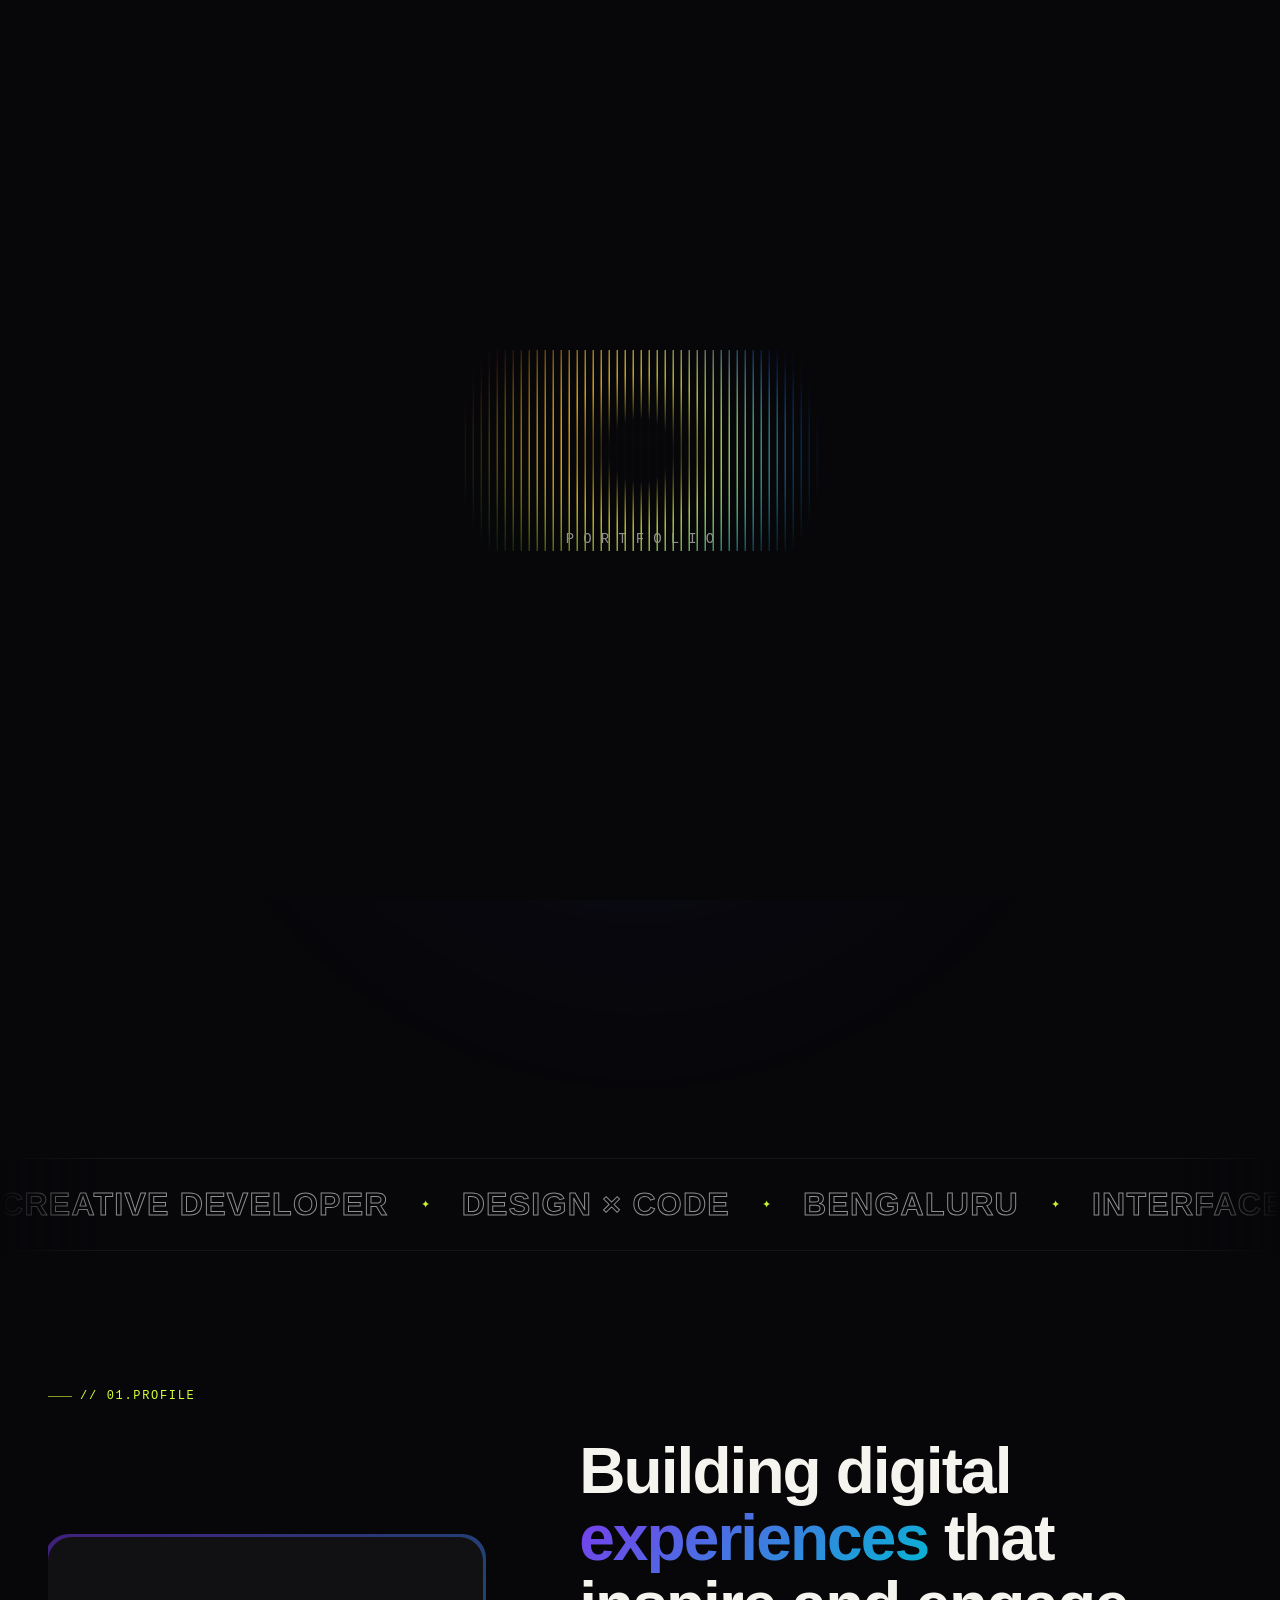
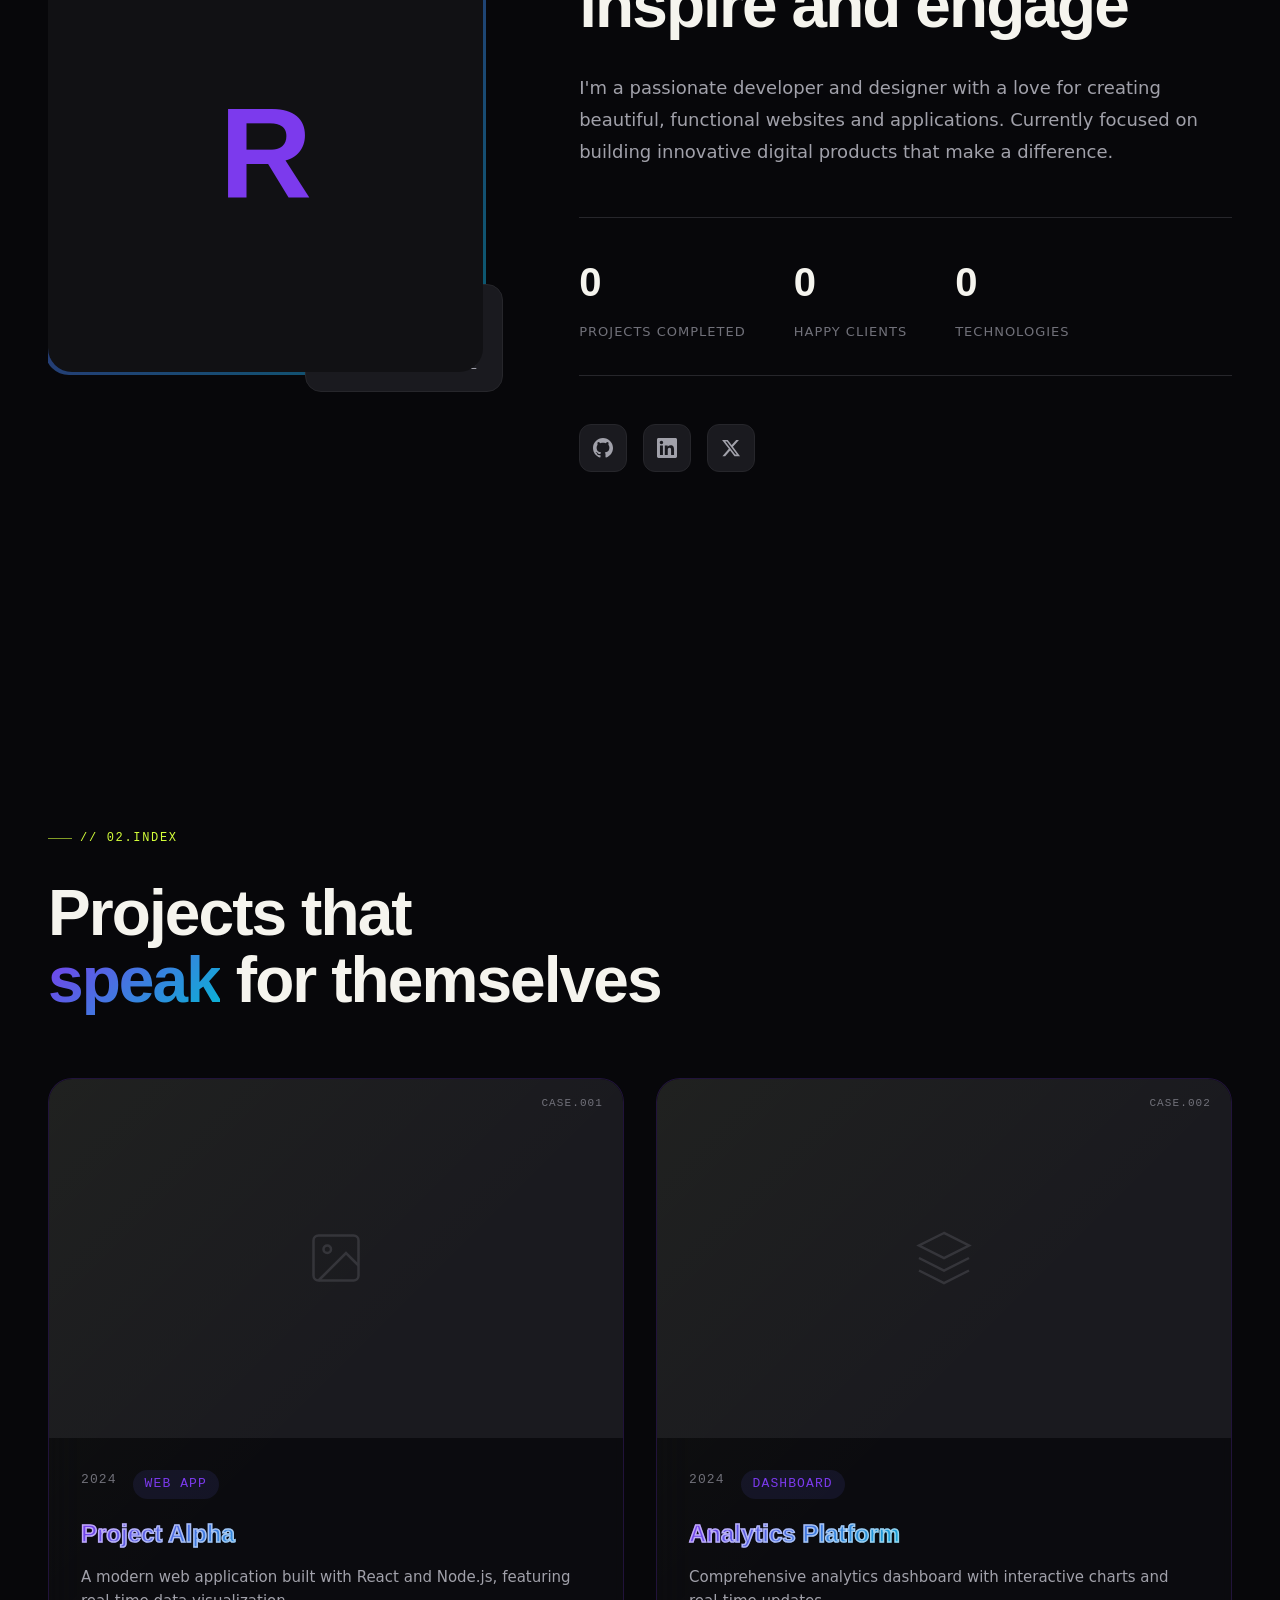
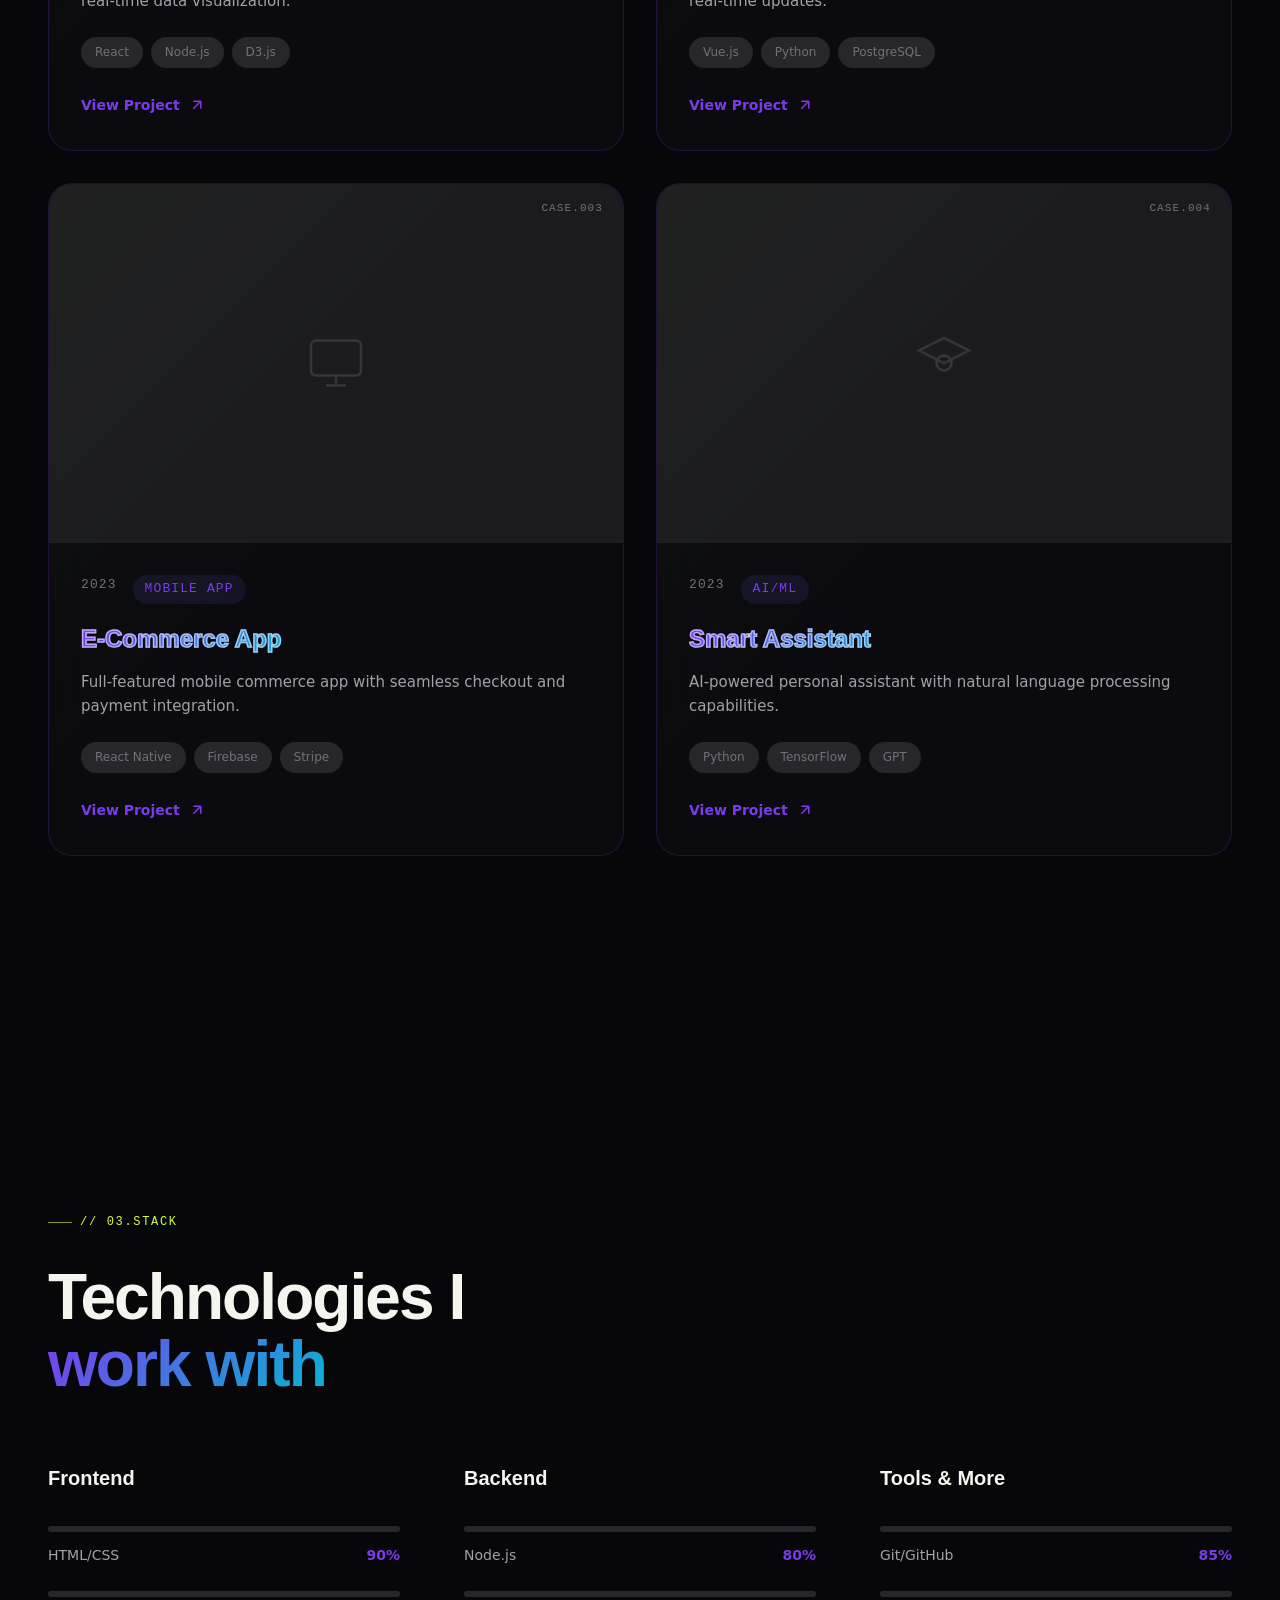
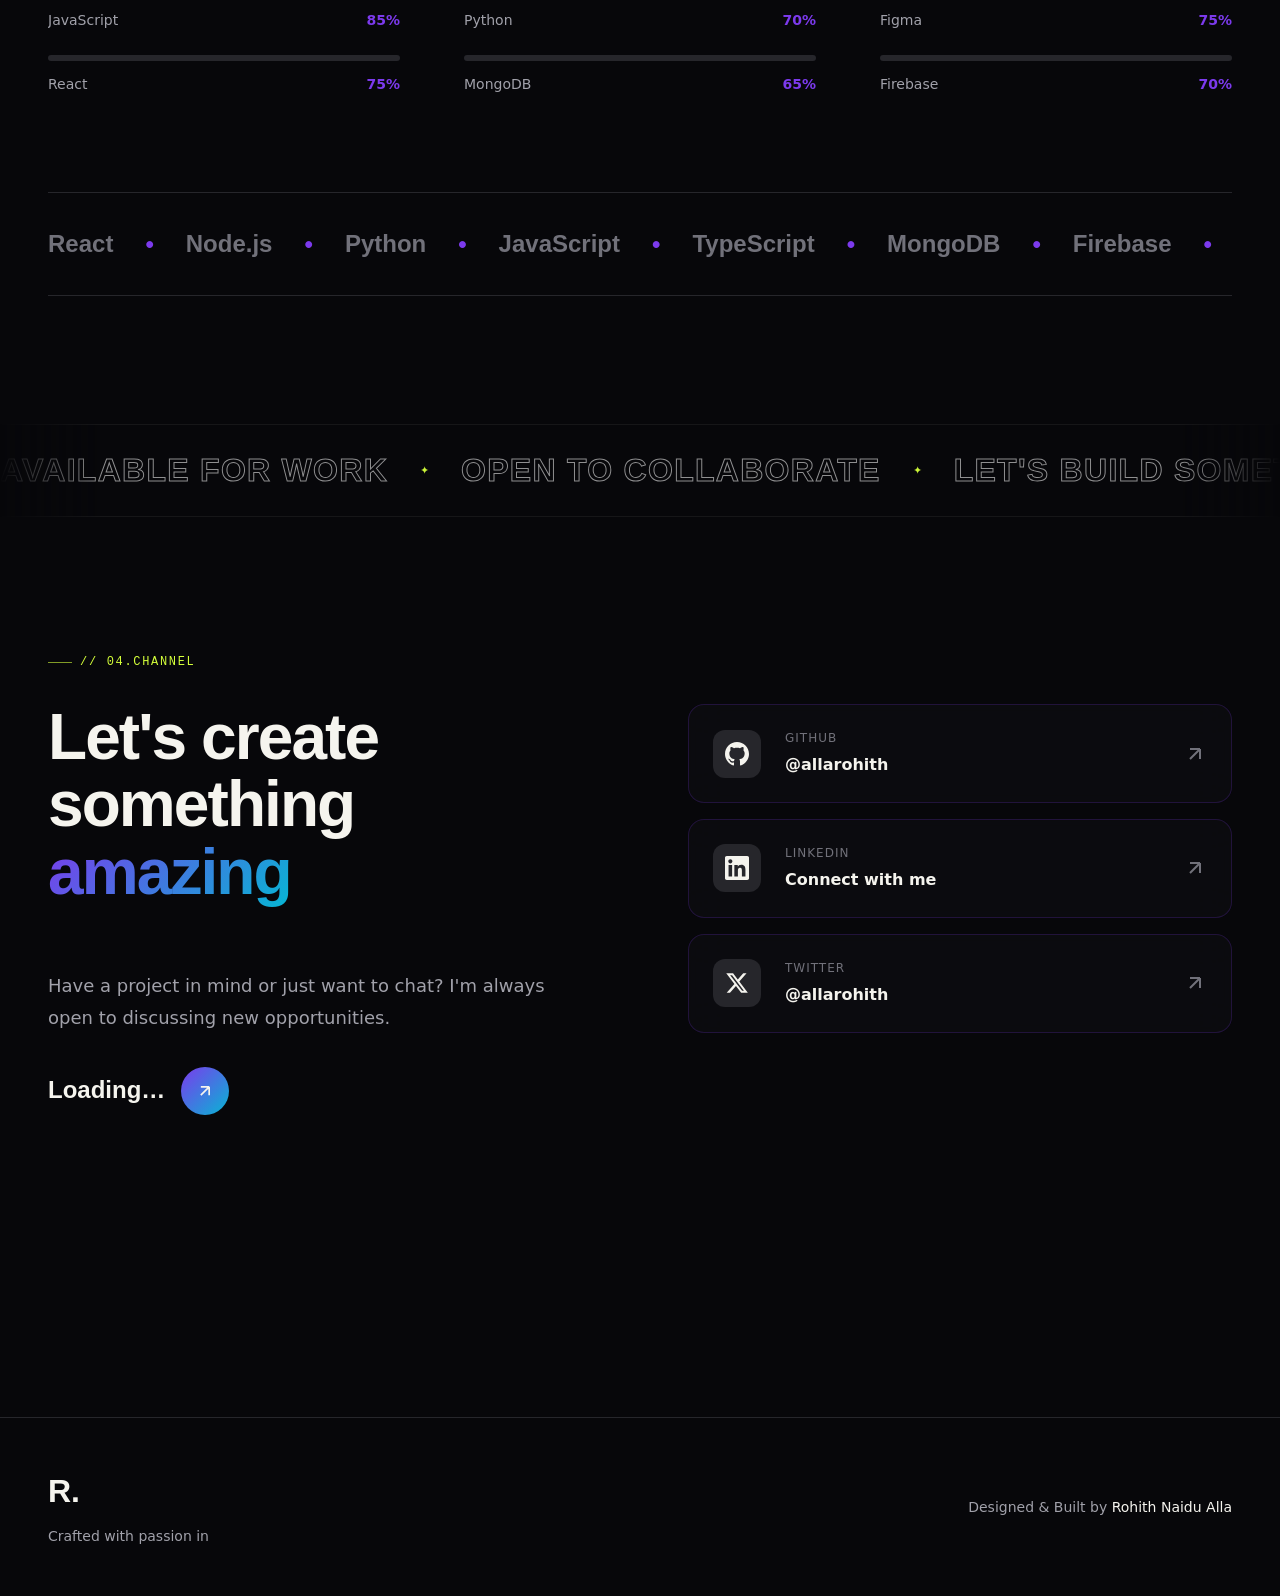
==== commit 62ad7947: "Polish hero section: gradient backdrop, vignette, arc, tagline, stagger - Replace flat rgba fill on " ====
--- a/index.html
+++ b/index.html
@@ -171,12 +171,37 @@
 
     <main id="main">
 
-    <!-- Hero Section — centered profile cutout with name backdrop -->
-    <section class="hero" id="home">
-        <!-- Big stylish name — sits BEHIND the image, peeks around the cutout -->
-        <h1 class="hero-name" aria-hidden="true">ROHITH NAIDU ALLA</h1>
-
-        <div class="hero-image" data-parallax>
+    <!-- Hero Section — centered profile cutout with name backdrop, vignette glow,
+         animated arc, tagline, and staggered entrance. -->
+    <section class="hero" id="home" data-hero-section>
+
+        <!-- Vignette glow — sits behind everything except the backdrop text. -->
+        <div class="hero-vignette" aria-hidden="true"></div>
+
+        <!-- Animated decorative arc — single clean swoosh behind the cutout. -->
+        <svg class="hero-arc" viewBox="0 0 600 900" preserveAspectRatio="xMidYMid meet"
+             aria-hidden="true">
+            <defs>
+                <linearGradient id="arcGradient" x1="0%" y1="0%" x2="100%" y2="100%">
+                    <stop offset="0%"   stop-color="#7C3AED" stop-opacity="0.55"/>
+                    <stop offset="50%"  stop-color="#06B6D4" stop-opacity="0.45"/>
+                    <stop offset="100%" stop-color="#D4FF3A" stop-opacity="0.35"/>
+                </linearGradient>
+            </defs>
+            <path class="hero-arc-path"
+                  d="M 300 60 Q 90 200 90 470 Q 90 760 300 840 Q 510 760 510 470 Q 510 200 300 60 Z"
+                  fill="none"
+                  stroke="url(#arcGradient)"
+                  stroke-width="1.25"
+                  stroke-linecap="round"
+                  stroke-dasharray="3200"
+                  stroke-dashoffset="3200"/>
+        </svg>
+
+        <!-- Big stylish name — sits BEHIND the image, peeks around the cutout. -->
+        <h1 class="hero-name" aria-hidden="true" data-hero-stagger="1">ROHITH NAIDU ALLA</h1>
+
+        <div class="hero-image" data-parallax data-hero-stagger="2">
             <!-- Image itself (transparent-bg cutout: WebP → PNG fallback) -->
             <picture>
                 <source srcset="assets/rohioth-sm.webp 400w, assets/rohioth.webp 600w"
@@ -200,6 +225,13 @@
             <span class="hero-image-dot hero-image-dot-2" aria-hidden="true"></span>
             <span class="hero-image-dot hero-image-dot-3" aria-hidden="true"></span>
         </div>
+
+        <!-- Tagline — primary + secondary line. Sits beneath the cutout. -->
+        <p class="hero-tagline" data-hero-stagger="3">
+            <span class="hero-tagline-primary">Creative Developer</span>
+            <span class="hero-tagline-divider" aria-hidden="true">·</span>
+            <span class="hero-tagline-secondary">Building thoughtful interfaces</span>
+        </p>
     </section>
 
     <!-- Marquee Divider: Hero → About -->
--- a/styles.css
+++ b/styles.css
@@ -857,11 +857,13 @@
     min-height: 100dvh;
     min-height: 100vh;
     display: flex;
+    flex-direction: column;
     align-items: center;
     justify-content: center;
     padding: 6rem 1.5rem 3rem;
     position: relative;
     z-index: 1;
+    overflow: hidden;             /* contain vignette + arc safely */
 }
 
 /* ========================================
@@ -879,40 +881,65 @@
 
     font-family: var(--font-display);   /* unified with the rest of the page */
     font-weight: 800;
-    letter-spacing: -0.04em;
+    letter-spacing: -0.05em;            /* tighter for premium editorial feel */
     line-height: 0.9;
     text-align: center;
     text-transform: uppercase;
 
-    /* clamp() ensures it never gets too small to read or too large to overflow.
-       - Min 48px (smallest readable size)
-       - Preferred 13vw (scales with viewport)
-       - Max 220px (caps dramatic size on huge screens) */
+    /* clamp() ensures it never gets too small to read or too large to overflow. */
     font-size: clamp(48px, 13vw, 220px);
 
-    /* Subtle violet-tinted white fill — image stays the focal point */
-    color: rgba(255, 255, 255, 0.07);
-
-    /* Outline effect: thin gradient-tinted stroke for definition without brightness.
-       -webkit-text-stroke is the cross-browser way to add text outline. */
-    -webkit-text-stroke: 0.75px rgba(124, 58, 237, 0.45);
-
-    /* Soft outer glow using text-shadow — gives the letters a gentle aura
-       that matches the page's violet→cyan palette. */
+    /* Gradient fill — violet → cyan → bone, on brand. Sits as the page's
+       signature accent. background-clip:text isolates the gradient to the
+       glyph shapes. */
+    background: linear-gradient(135deg,
+        rgba(124, 58, 237, 0.32) 0%,
+        rgba(6, 182, 212, 0.24)  50%,
+        rgba(245, 244, 238, 0.18) 100%);
+    -webkit-background-clip: text;
+            background-clip: text;
+    -webkit-text-fill-color: transparent;
+    color: transparent;                /* fallback for non-webkit browsers */
+
+    /* Outline effect: thin gradient-tinted stroke for definition without
+       brightness. -webkit-text-stroke is cross-browser. */
+    -webkit-text-stroke: 0.75px rgba(124, 58, 237, 0.4);
+
+    /* Soft outer glow using text-shadow — gives the letters a gentle aura. */
     text-shadow:
-        0 0 20px rgba(124, 58, 237, 0.18),
-        0 0 40px rgba(6, 182, 212, 0.10);
+        0 0 20px rgba(124, 58, 237, 0.22),
+        0 0 40px rgba(6, 182, 212, 0.12);
 
     /* Behind the image */
     z-index: 0;
     pointer-events: none;
     user-select: none;
 
-    /* Width forces natural wrap on narrow viewports without overflow.
-       max-width caps it on ultra-wide so text doesn't span 5000px. */
+    /* Width forces natural wrap on narrow viewports without overflow. */
     width: 92%;
     max-width: 1600px;
     margin: 0;
+
+    /* GPU-friendly transitions — JS will toggle .hero-exiting class to blur
+       and lift as the user scrolls past the hero. */
+    will-change: transform, filter, opacity;
+    transition: transform 0.4s ease, filter 0.4s ease, opacity 0.4s ease;
+}
+
+/* Scroll-driven exit — applied to the whole hero. The name blurs,
+   the image lifts, the tagline drifts down. */
+.hero.hero-exiting .hero-name {
+    filter: blur(4px);
+    opacity: 0.45;
+    transform: translate(-50%, -50%) scale(0.98);
+}
+.hero.hero-exiting .hero-image {
+    transform: translateY(-10px) scale(1.04);
+    opacity: 0.92;
+}
+.hero.hero-exiting .hero-tagline {
+    opacity: 0;
+    transform: translateY(8px);
 }
 
 /* Mobile — slightly smaller, tighter line-height, allow wrap */
@@ -1041,6 +1068,145 @@
 @keyframes dotFloat-3 {
     0%, 100% { transform: translate(0, 0); }
     50%      { transform: translate(5px, -10px); }
+}
+
+/* ========================================
+   HERO VIGNETTE — radial halo of light that
+   sits BEHIND the cutout. Makes the portrait
+   feel lit, not pasted onto a flat bg.
+
+   Pure CSS radial-gradient — no extra DOM, no
+   canvas, no JS. Cheap.
+   ======================================== */
+.hero-vignette {
+    position: absolute;
+    inset: 0;
+    z-index: 0;                       /* behind image + backdrop name */
+    pointer-events: none;
+
+    background:
+        radial-gradient(ellipse 38% 50% at 50% 45%,
+            rgba(124, 58, 237, 0.22) 0%,
+            rgba(6, 182, 212, 0.10) 35%,
+            rgba(7, 7, 10, 0)        70%),
+        radial-gradient(ellipse 60% 70% at 50% 50%,
+            rgba(124, 58, 237, 0.06) 0%,
+            rgba(7, 7, 10, 0)        65%);
+    filter: blur(8px);
+    will-change: opacity;
+}
+
+/* ========================================
+   HERO ARC — single clean SVG swoosh that
+   draws itself on entrance. Sits between
+   the backdrop name and the cutout so the
+   image peeks through the open shape.
+   ======================================== */
+.hero-arc {
+    position: absolute;
+    top: 50%;
+    left: 50%;
+    width: min(540px, 78vw);
+    height: auto;
+    aspect-ratio: 2 / 3;
+    transform: translate(-50%, -50%);
+    z-index: 1;                       /* above backdrop name, below image */
+    pointer-events: none;
+    overflow: visible;
+    will-change: opacity, transform;
+}
+.hero-arc-path {
+    /* Entrance animation handled by JS (adds .hero-arc-drawn which transitions
+       stroke-dashoffset → 0). Default state is fully hidden. */
+    transition: stroke-dashoffset 1.6s cubic-bezier(0.65, 0, 0.35, 1);
+}
+
+/* ========================================
+   HERO TAGLINE — sits beneath the cutout.
+   Primary label in violet, secondary in
+   muted bone. Single line on desktop,
+   stacks gracefully on mobile.
+   ======================================== */
+.hero-tagline {
+    position: relative;
+    z-index: 3;                       /* above the image */
+    margin: 2rem 0 0;
+    padding: 0;
+    text-align: center;
+    font-family: var(--font-body, inherit);
+    font-weight: 400;
+    font-size: clamp(0.8125rem, 1.5vw, 0.95rem);
+    line-height: 1.5;
+    letter-spacing: 0.04em;
+    color: rgba(245, 244, 238, 0.55);
+    will-change: transform, opacity;
+}
+.hero-tagline-primary {
+    color: rgba(212, 255, 58, 0.92);    /* lime accent — pop */
+    font-weight: 500;
+    letter-spacing: 0.06em;
+    text-transform: uppercase;
+    font-size: 0.78em;
+}
+.hero-tagline-divider {
+    display: inline-block;
+    margin: 0 0.55em;
+    color: rgba(245, 244, 238, 0.3);
+}
+.hero-tagline-secondary {
+    color: rgba(245, 244, 238, 0.6);
+    font-style: italic;
+}
+
+/* ========================================
+   STAGGER ENTRANCE — initial hidden state
+   for elements with [data-hero-stagger].
+   JS adds .hero-in once the page is loaded
+   to transition each to its final position.
+   ======================================== */
+[data-hero-stagger] {
+    opacity: 0;
+    transform: translateY(14px);
+    transition:
+        opacity 0.9s cubic-bezier(0.16, 1, 0.3, 1),
+        transform 0.9s cubic-bezier(0.16, 1, 0.3, 1);
+}
+[data-hero-stagger="1"] { transition-delay: 0.10s; }
+[data-hero-stagger="2"] { transition-delay: 0.30s; }
+[data-hero-stagger="3"] { transition-delay: 0.65s; }
+
+.hero.hero-in [data-hero-stagger] {
+    opacity: 1;
+    transform: translateY(0);
+}
+
+/* Dots — extra stagger inside the image. They live outside [data-hero-stagger]
+   so we transition them on their own delay relative to the image. */
+.hero-image-dot {
+    opacity: 0;
+    transition: opacity 0.8s ease;
+}
+.hero.hero-in .hero-image-dot-1 { transition-delay: 0.85s; opacity: 1; }
+.hero.hero-in .hero-image-dot-2 { transition-delay: 0.95s; opacity: 1; }
+.hero.hero-in .hero-image-dot-3 { transition-delay: 1.05s; opacity: 1; }
+
+/* Respect users who don't want motion. */
+@media (prefers-reduced-motion: reduce) {
+    [data-hero-stagger],
+    .hero-image-dot,
+    .hero-arc-path {
+        transition: none !important;
+        opacity: 1 !important;
+        transform: none !important;
+    }
+    .hero-arc-path { stroke-dashoffset: 0 !important; }
+    .hero.hero-exiting .hero-name,
+    .hero.hero-exiting .hero-image,
+    .hero.hero-exiting .hero-tagline {
+        filter: none !important;
+        opacity: 1 !important;
+        transform: none !important;
+    }
 }
 
 @media (prefers-reduced-motion: reduce) {
